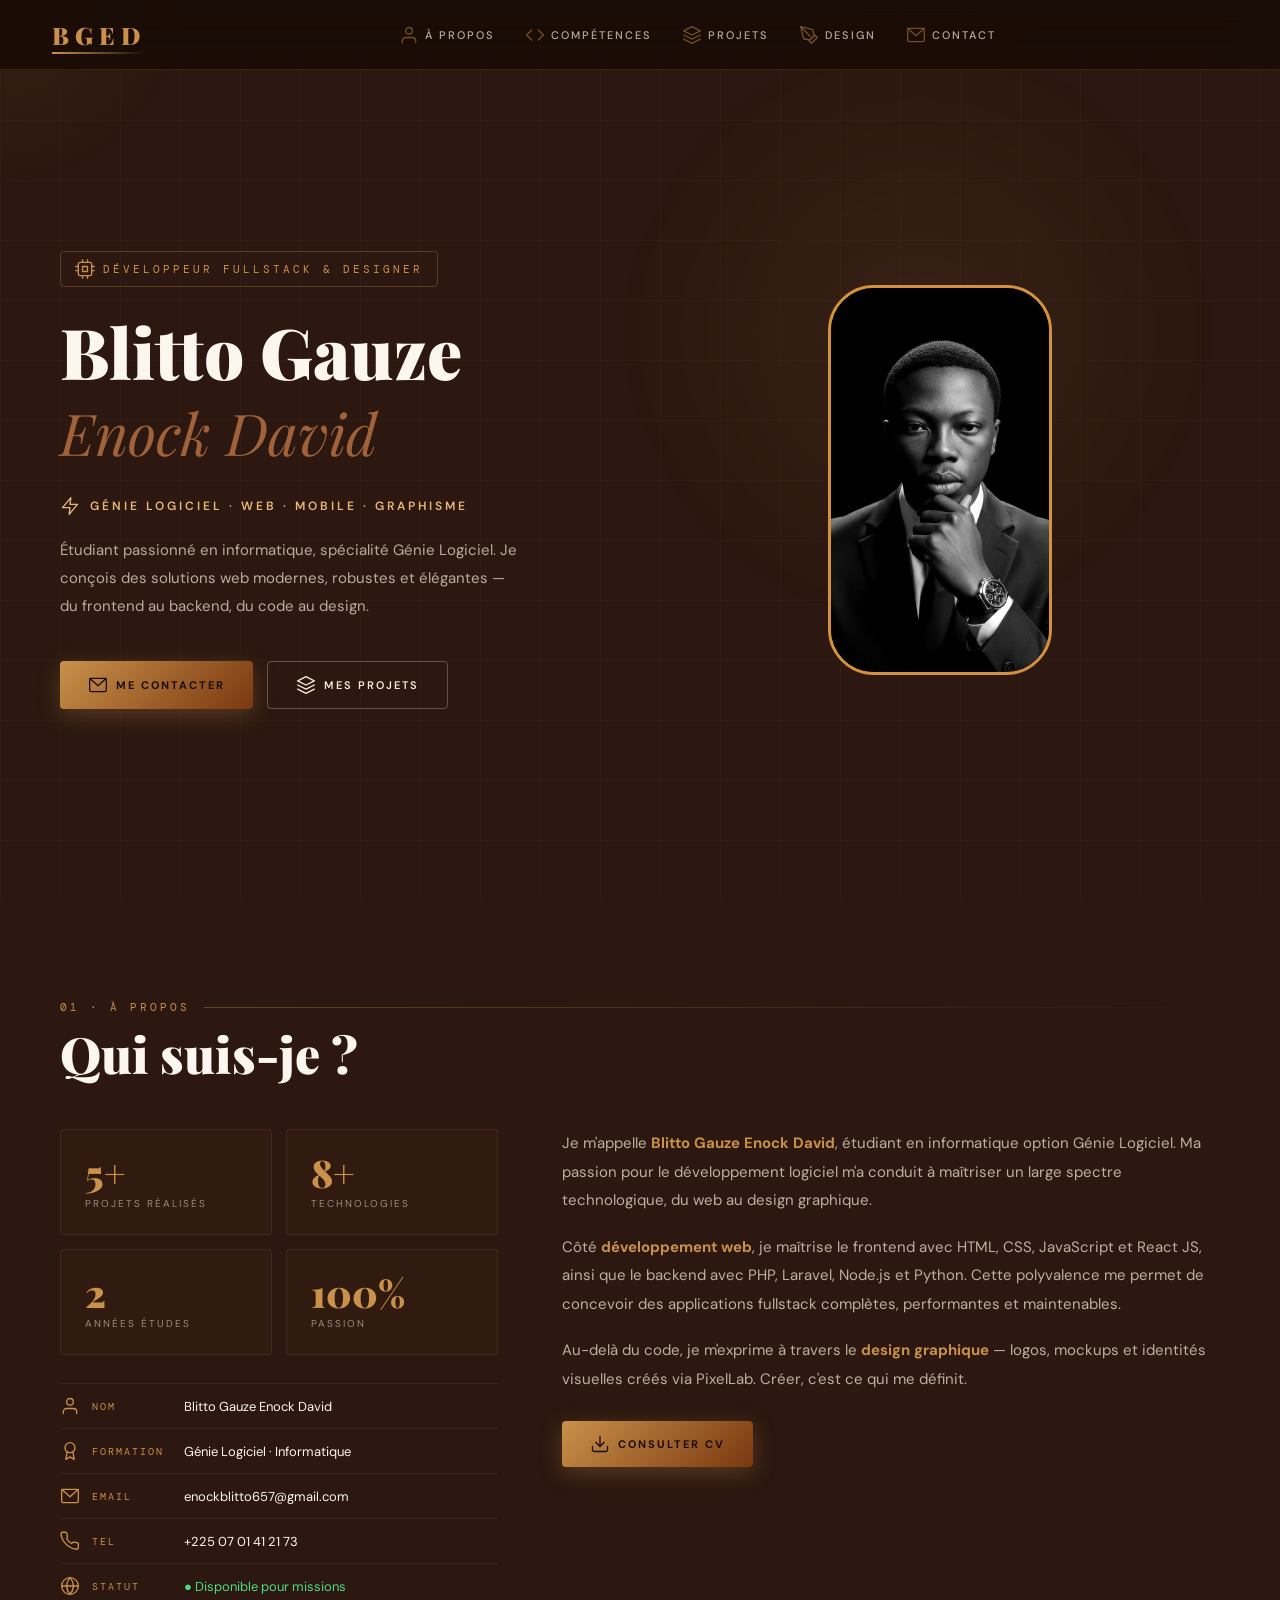
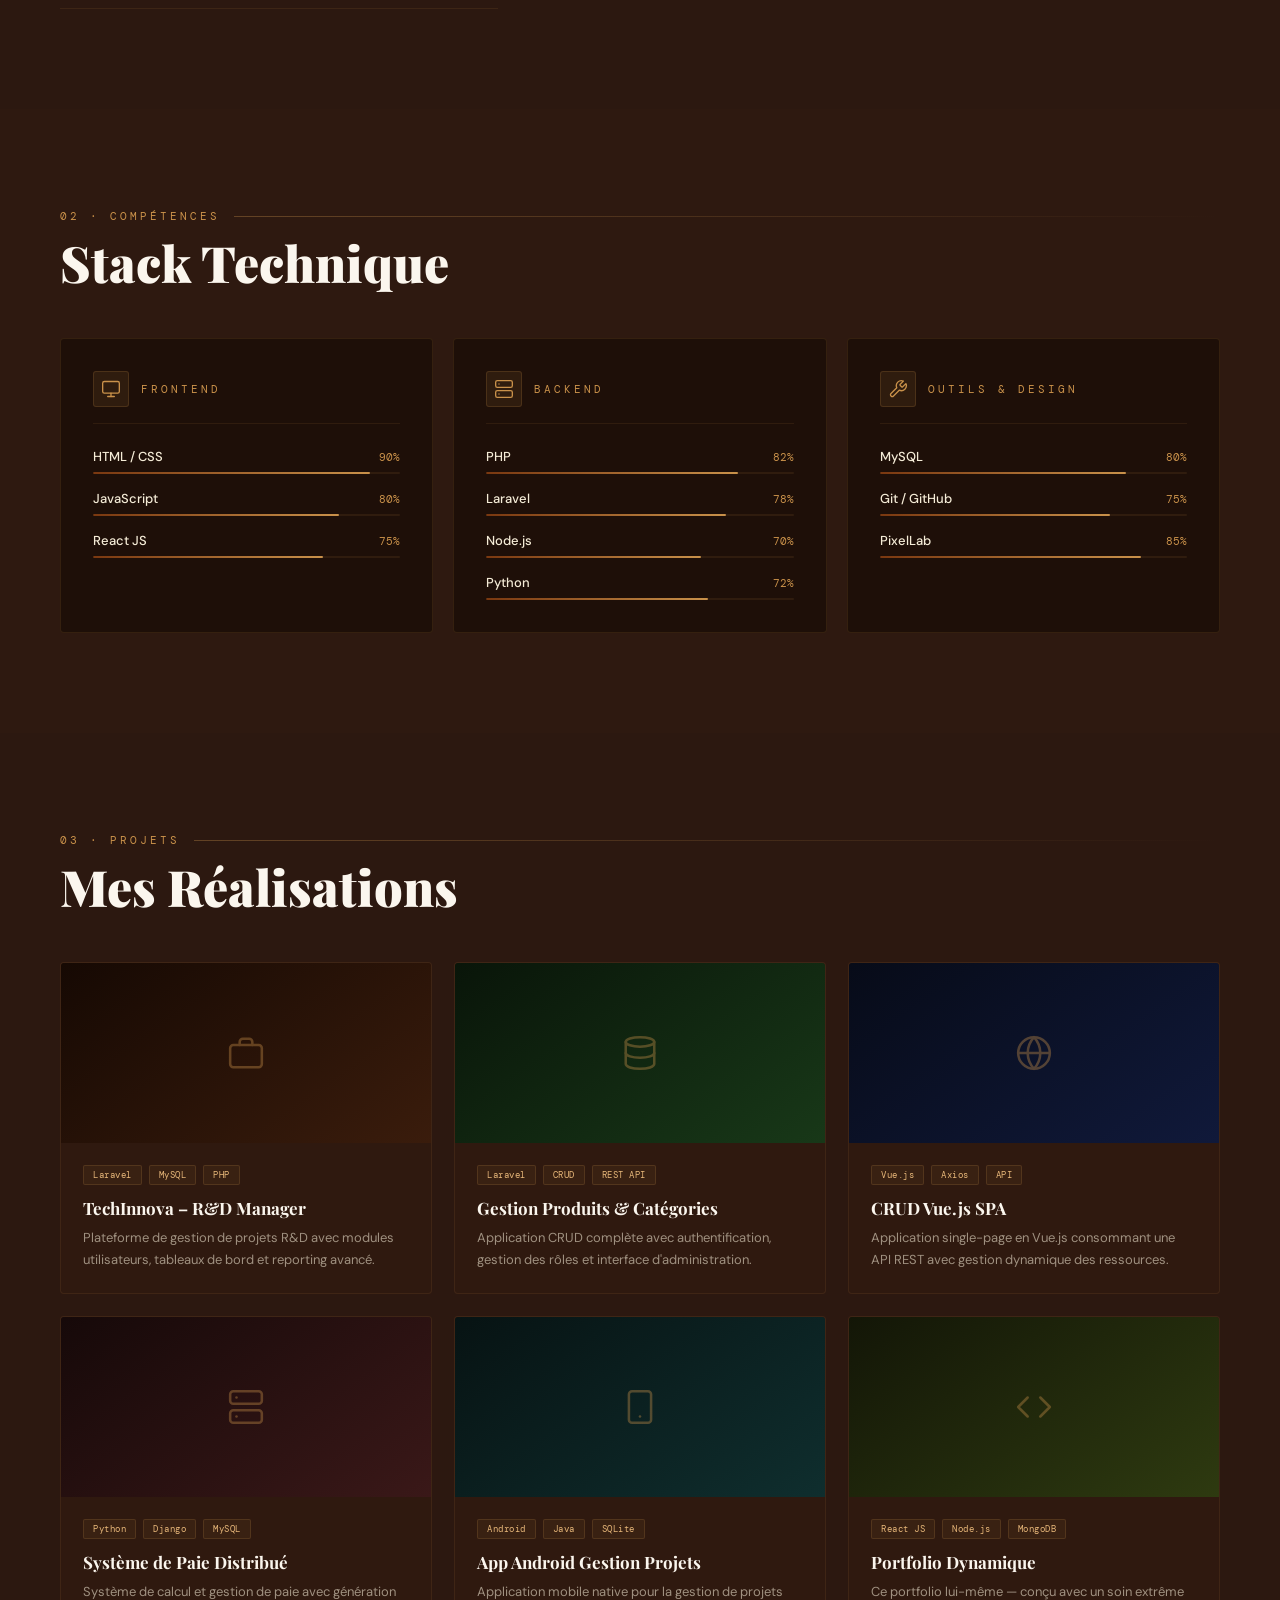
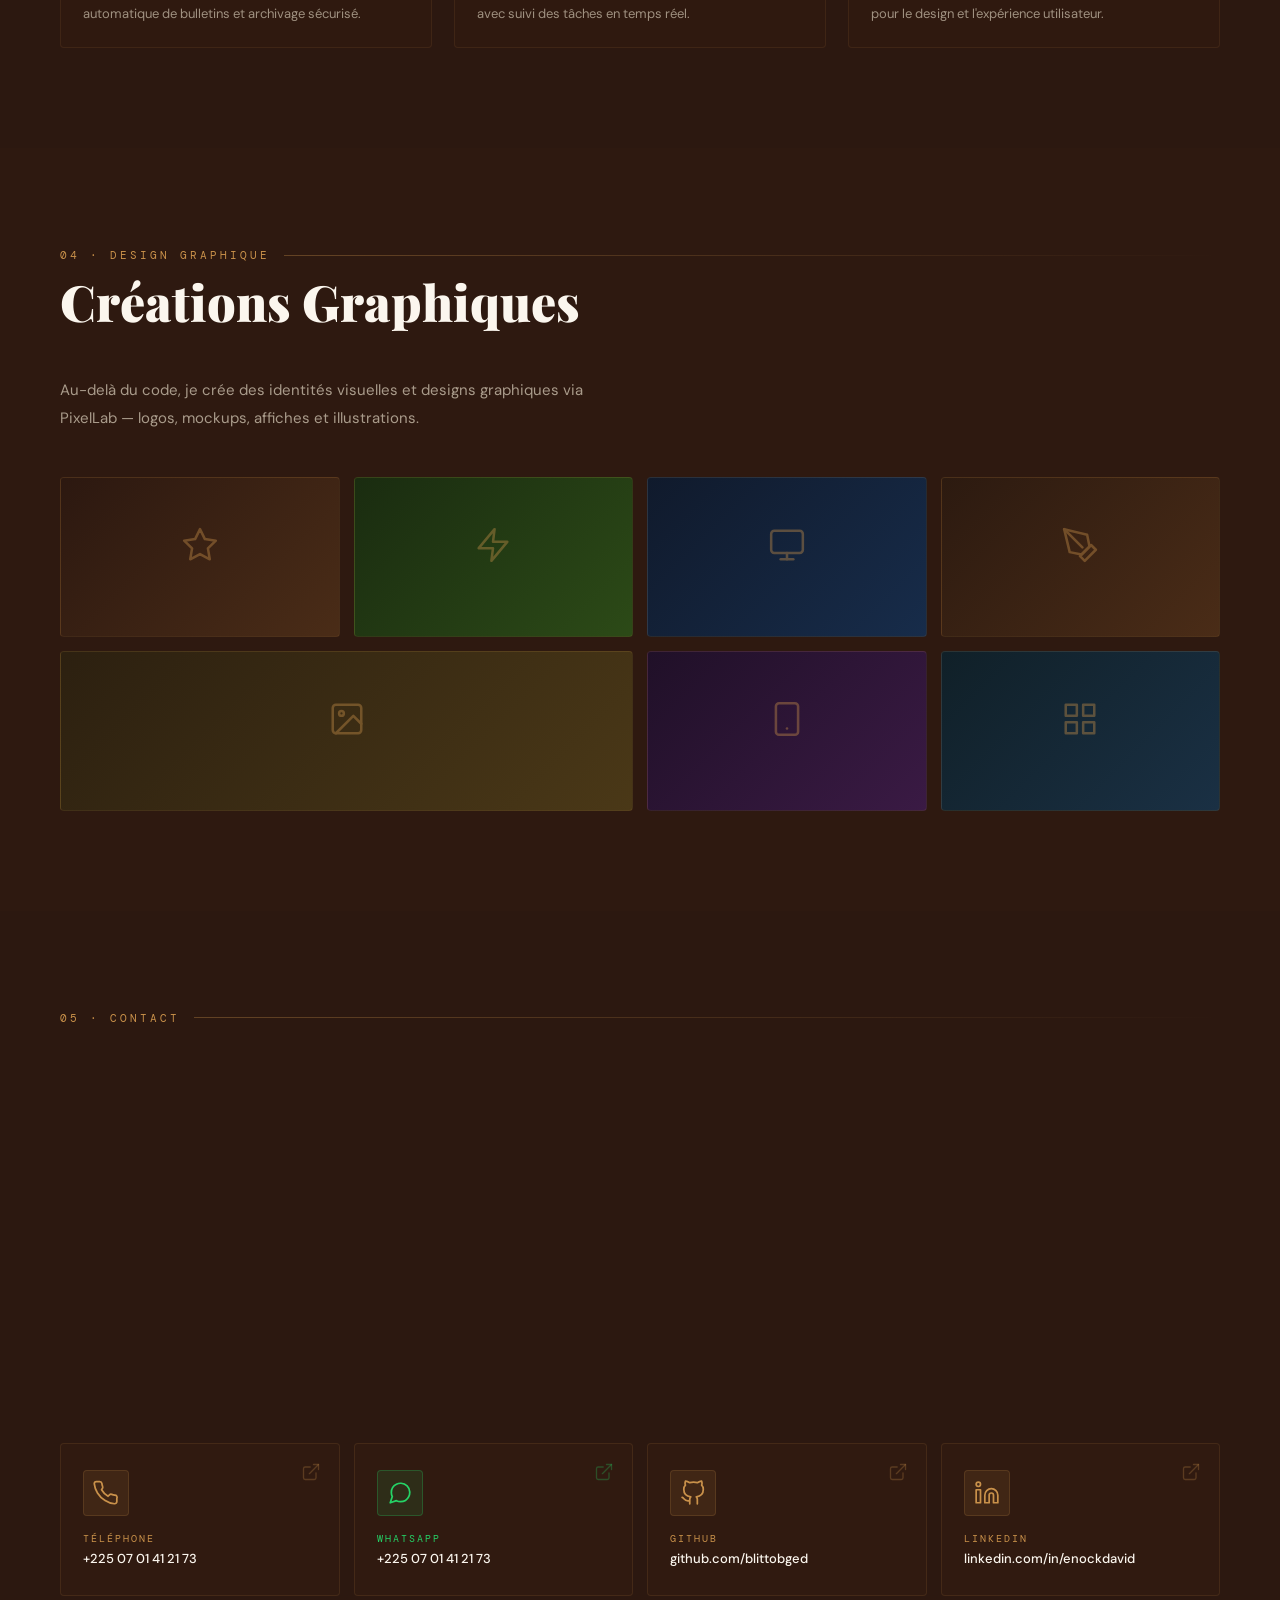
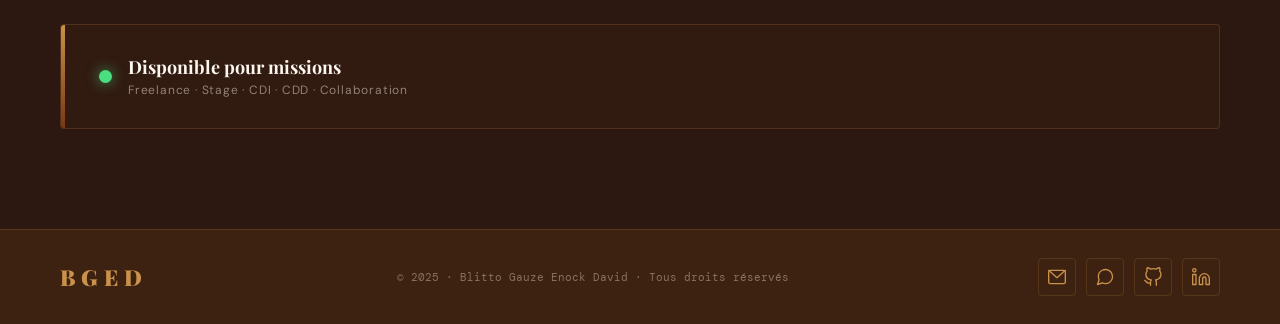
==== index.html @ 88b3a248 "feat: add portfolio website and CV page - Add index.html with responsive portfolio design - Add BGED" ====
<!DOCTYPE html>
<html lang="fr">
<head>
<meta charset="UTF-8">
<meta name="viewport" content="width=device-width, initial-scale=1.0">
<title>BGED | Blitto Gauze Enock David – Développeur Fullstack</title>
<link href="https://fonts.googleapis.com/css2?family=Playfair+Display:ital,wght@0,700;0,900;1,400&family=DM+Sans:wght@300;400;500;600&family=DM+Mono:wght@400;500&display=swap" rel="stylesheet">

<!-- ═══════════ SVG SPRITE ═══════════ -->
<svg xmlns="http://www.w3.org/2000/svg" style="display:none">
  <symbol id="i-user"    viewBox="0 0 24 24" fill="none" stroke="currentColor" stroke-width="1.6" stroke-linecap="round" stroke-linejoin="round"><path d="M20 21v-2a4 4 0 0 0-4-4H8a4 4 0 0 0-4 4v2"/><circle cx="12" cy="7" r="4"/></symbol>
  <symbol id="i-code"    viewBox="0 0 24 24" fill="none" stroke="currentColor" stroke-width="1.6" stroke-linecap="round" stroke-linejoin="round"><polyline points="16 18 22 12 16 6"/><polyline points="8 6 2 12 8 18"/></symbol>
  <symbol id="i-layers"  viewBox="0 0 24 24" fill="none" stroke="currentColor" stroke-width="1.6" stroke-linecap="round" stroke-linejoin="round"><polygon points="12 2 2 7 12 12 22 7 12 2"/><polyline points="2 17 12 22 22 17"/><polyline points="2 12 12 17 22 12"/></symbol>
  <symbol id="i-pen"     viewBox="0 0 24 24" fill="none" stroke="currentColor" stroke-width="1.6" stroke-linecap="round" stroke-linejoin="round"><path d="M12 19l7-7 3 3-7 7-3-3z"/><path d="M18 13l-1.5-7.5L2 2l3.5 14.5L13 18z"/><path d="M2 2l11.5 11.5"/></symbol>
  <symbol id="i-mail"    viewBox="0 0 24 24" fill="none" stroke="currentColor" stroke-width="1.6" stroke-linecap="round" stroke-linejoin="round"><rect x="2" y="4" width="20" height="16" rx="2"/><polyline points="2,4 12,13 22,4"/></symbol>
  <symbol id="i-phone"   viewBox="0 0 24 24" fill="none" stroke="currentColor" stroke-width="1.6" stroke-linecap="round" stroke-linejoin="round"><path d="M22 16.92v3a2 2 0 0 1-2.18 2 19.79 19.79 0 0 1-8.63-3.07A19.5 19.5 0 0 1 4.15 12a19.79 19.79 0 0 1-3-8.59A2 2 0 0 1 3.18 1.5h3a2 2 0 0 1 2 1.72 12.84 12.84 0 0 0 .7 2.81 2 2 0 0 1-.45 2.11L7.91 9a16 16 0 0 0 6 6l1.27-1.27a2 2 0 0 1 2.11-.45 12.84 12.84 0 0 0 2.81.7A2 2 0 0 1 22 16.92z"/></symbol>
  <symbol id="i-chat"    viewBox="0 0 24 24" fill="none" stroke="currentColor" stroke-width="1.6" stroke-linecap="round" stroke-linejoin="round"><path d="M21 11.5a8.38 8.38 0 0 1-.9 3.8 8.5 8.5 0 0 1-7.6 4.7 8.38 8.38 0 0 1-3.8-.9L3 21l1.9-5.7a8.38 8.38 0 0 1-.9-3.8 8.5 8.5 0 0 1 4.7-7.6 8.38 8.38 0 0 1 3.8-.9h.5a8.48 8.48 0 0 1 8 8v.5z"/></symbol>
  <symbol id="i-github"  viewBox="0 0 24 24" fill="none" stroke="currentColor" stroke-width="1.6" stroke-linecap="round" stroke-linejoin="round"><path d="M9 19c-5 1.5-5-2.5-7-3m14 6v-3.87a3.37 3.37 0 0 0-.94-2.61c3.14-.35 6.44-1.54 6.44-7A5.44 5.44 0 0 0 20 4.77 5.07 5.07 0 0 0 19.91 1S18.73.65 16 2.48a13.38 13.38 0 0 0-7 0C6.27.65 5.09 1 5.09 1A5.07 5.07 0 0 0 5 4.77a5.44 5.44 0 0 0-1.5 3.78c0 5.42 3.3 6.61 6.44 7A3.37 3.37 0 0 0 9 18.13V22"/></symbol>
  <symbol id="i-linkedin" viewBox="0 0 24 24" fill="none" stroke="currentColor" stroke-width="1.6" stroke-linecap="round" stroke-linejoin="round"><path d="M16 8a6 6 0 0 1 6 6v7h-4v-7a2 2 0 0 0-4 0v7h-4v-7a6 6 0 0 1 6-6z"/><rect x="2" y="9" width="4" height="12"/><circle cx="4" cy="4" r="2"/></symbol>
  <symbol id="i-send"    viewBox="0 0 24 24" fill="none" stroke="currentColor" stroke-width="1.6" stroke-linecap="round" stroke-linejoin="round"><line x1="22" y1="2" x2="11" y2="13"/><polygon points="22 2 15 22 11 13 2 9 22 2"/></symbol>
  <symbol id="i-dl"      viewBox="0 0 24 24" fill="none" stroke="currentColor" stroke-width="1.6" stroke-linecap="round" stroke-linejoin="round"><path d="M21 15v4a2 2 0 0 1-2 2H5a2 2 0 0 1-2-2v-4"/><polyline points="7 10 12 15 17 10"/><line x1="12" y1="15" x2="12" y2="3"/></symbol>
  <symbol id="i-monitor" viewBox="0 0 24 24" fill="none" stroke="currentColor" stroke-width="1.6" stroke-linecap="round" stroke-linejoin="round"><rect x="2" y="3" width="20" height="14" rx="2"/><line x1="8" y1="21" x2="16" y2="21"/><line x1="12" y1="17" x2="12" y2="21"/></symbol>
  <symbol id="i-server"  viewBox="0 0 24 24" fill="none" stroke="currentColor" stroke-width="1.6" stroke-linecap="round" stroke-linejoin="round"><rect x="2" y="2" width="20" height="8" rx="2"/><rect x="2" y="14" width="20" height="8" rx="2"/><line x1="6" y1="6" x2="6.01" y2="6"/><line x1="6" y1="18" x2="6.01" y2="18"/></symbol>
  <symbol id="i-tool"    viewBox="0 0 24 24" fill="none" stroke="currentColor" stroke-width="1.6" stroke-linecap="round" stroke-linejoin="round"><path d="M14.7 6.3a1 1 0 0 0 0 1.4l1.6 1.6a1 1 0 0 0 1.4 0l3.77-3.77a6 6 0 0 1-7.94 7.94l-6.91 6.91a2.12 2.12 0 0 1-3-3l6.91-6.91a6 6 0 0 1 7.94-7.94l-3.76 3.76z"/></symbol>
  <symbol id="i-cpu"     viewBox="0 0 24 24" fill="none" stroke="currentColor" stroke-width="1.6" stroke-linecap="round" stroke-linejoin="round"><rect x="4" y="4" width="16" height="16" rx="2"/><rect x="9" y="9" width="6" height="6"/><line x1="9" y1="1" x2="9" y2="4"/><line x1="15" y1="1" x2="15" y2="4"/><line x1="9" y1="20" x2="9" y2="23"/><line x1="15" y1="20" x2="15" y2="23"/><line x1="20" y1="9" x2="23" y2="9"/><line x1="20" y1="14" x2="23" y2="14"/><line x1="1" y1="9" x2="4" y2="9"/><line x1="1" y1="14" x2="4" y2="14"/></symbol>
  <symbol id="i-zap"     viewBox="0 0 24 24" fill="none" stroke="currentColor" stroke-width="1.6" stroke-linecap="round" stroke-linejoin="round"><polygon points="13 2 3 14 12 14 11 22 21 10 12 10 13 2"/></symbol>
  <symbol id="i-globe"   viewBox="0 0 24 24" fill="none" stroke="currentColor" stroke-width="1.6" stroke-linecap="round" stroke-linejoin="round"><circle cx="12" cy="12" r="10"/><line x1="2" y1="12" x2="22" y2="12"/><path d="M12 2a15.3 15.3 0 0 1 4 10 15.3 15.3 0 0 1-4 10 15.3 15.3 0 0 1-4-10 15.3 15.3 0 0 1 4-10z"/></symbol>
  <symbol id="i-award"   viewBox="0 0 24 24" fill="none" stroke="currentColor" stroke-width="1.6" stroke-linecap="round" stroke-linejoin="round"><circle cx="12" cy="8" r="6"/><path d="M15.477 12.89L17 22l-5-3-5 3 1.523-9.11"/></symbol>
  <symbol id="i-star"    viewBox="0 0 24 24" fill="none" stroke="currentColor" stroke-width="1.6" stroke-linecap="round" stroke-linejoin="round"><polygon points="12 2 15.09 8.26 22 9.27 17 14.14 18.18 21.02 12 17.77 5.82 21.02 7 14.14 2 9.27 8.91 8.26 12 2"/></symbol>
  <symbol id="i-eye"     viewBox="0 0 24 24" fill="none" stroke="currentColor" stroke-width="1.6" stroke-linecap="round" stroke-linejoin="round"><path d="M1 12s4-8 11-8 11 8 11 8-4 8-11 8-11-8-11-8z"/><circle cx="12" cy="12" r="3"/></symbol>
  <symbol id="i-ext"     viewBox="0 0 24 24" fill="none" stroke="currentColor" stroke-width="1.6" stroke-linecap="round" stroke-linejoin="round"><path d="M18 13v6a2 2 0 0 1-2 2H5a2 2 0 0 1-2-2V8a2 2 0 0 1 2-2h6"/><polyline points="15 3 21 3 21 9"/><line x1="10" y1="14" x2="21" y2="3"/></symbol>
  <symbol id="i-brief"   viewBox="0 0 24 24" fill="none" stroke="currentColor" stroke-width="1.6" stroke-linecap="round" stroke-linejoin="round"><rect x="2" y="7" width="20" height="14" rx="2"/><path d="M16 7V5a2 2 0 0 0-2-2h-4a2 2 0 0 0-2 2v2"/></symbol>
  <symbol id="i-db"      viewBox="0 0 24 24" fill="none" stroke="currentColor" stroke-width="1.6" stroke-linecap="round" stroke-linejoin="round"><ellipse cx="12" cy="5" rx="9" ry="3"/><path d="M21 12c0 1.66-4 3-9 3s-9-1.34-9-3"/><path d="M3 5v14c0 1.66 4 3 9 3s9-1.34 9-3V5"/></symbol>
  <symbol id="i-mobile"  viewBox="0 0 24 24" fill="none" stroke="currentColor" stroke-width="1.6" stroke-linecap="round" stroke-linejoin="round"><rect x="5" y="2" width="14" height="20" rx="2"/><line x1="12" y1="18" x2="12.01" y2="18"/></symbol>
  <symbol id="i-img"     viewBox="0 0 24 24" fill="none" stroke="currentColor" stroke-width="1.6" stroke-linecap="round" stroke-linejoin="round"><rect x="3" y="3" width="18" height="18" rx="2"/><circle cx="8.5" cy="8.5" r="1.5"/><polyline points="21 15 16 10 5 21"/></symbol>
  <symbol id="i-grid"    viewBox="0 0 24 24" fill="none" stroke="currentColor" stroke-width="1.6" stroke-linecap="round" stroke-linejoin="round"><rect x="3" y="3" width="7" height="7"/><rect x="14" y="3" width="7" height="7"/><rect x="14" y="14" width="7" height="7"/><rect x="3" y="14" width="7" height="7"/></symbol>
</svg>

<style>
/* ══════════════════════════════════════════
   DESIGN TOKENS
══════════════════════════════════════════ */
:root {
  --c0: #1A0C06;
  --c1: #2C1810;
  --c2: #3D2212;
  --c3: #5A3520;
  --gold: #C9914A;
  --gold2: #E8B87A;
  --cream: #F5ECD7;
  --cream2: #FBF6EE;
  --green: #4ade80;
  --wa: #25d366;
  --fd: 'Playfair Display', serif;
  --fb: 'DM Sans', sans-serif;
  --fm: 'DM Mono', monospace;
  --nav: 70px;
  --r: 4px;
  --ease: cubic-bezier(.4,0,.2,1);
}

/* ══════════════════════════════════════════
   RESET
══════════════════════════════════════════ */
*, *::before, *::after { margin:0; padding:0; box-sizing:border-box }
html { scroll-behavior:smooth }
body { font-family:var(--fb); background:var(--c1); color:var(--cream); overflow-x:hidden; min-width:320px }
a { color:inherit; text-decoration:none }
button { font-family:var(--fb); cursor:pointer; border:none; background:none }
ul { list-style:none }
img { max-width:100%; display:block }

/* ══════════════════════════════════════════
   SCROLLBAR
══════════════════════════════════════════ */
::-webkit-scrollbar { width:5px }
::-webkit-scrollbar-track { background:var(--c0) }
::-webkit-scrollbar-thumb { background:var(--gold); border-radius:3px }

/* ══════════════════════════════════════════
   ICON SYSTEM
══════════════════════════════════════════ */
.ic { display:inline-flex; align-items:center; justify-content:center; flex-shrink:0 }
.ic svg { display:block }
.ic-xs svg { width:13px; height:13px }
.ic-sm svg { width:16px; height:16px }
.ic    svg { width:20px; height:20px }
.ic-md svg { width:26px; height:26px }
.ic-lg svg { width:38px; height:38px }
.ic-xl svg { width:54px; height:54px }

/* ══════════════════════════════════════════
   ANIMATIONS
══════════════════════════════════════════ */
@keyframes fadeUp   { from { opacity:0; transform:translateY(28px) } to { opacity:1; transform:none } }
@keyframes fadeRight{ from { opacity:0; transform:translateX(40px)  } to { opacity:1; transform:none } }
@keyframes pulse    { 0%,100% { transform:scale(1);   opacity:1   }  50% { transform:scale(.7); opacity:.55 } }
@keyframes drift    { 0%,100% { transform:translate(0,0) }  50% { transform:translate(-22px,-28px) } }
@keyframes shimmer  { 0% { background-position:200% center } 100% { background-position:-200% center } }

.reveal { opacity:0; transform:translateY(34px); transition:opacity .65s var(--ease), transform .65s var(--ease) }
.reveal.in { opacity:1; transform:none }

/* ══════════════════════════════════════════
   CURSOR GLOW
══════════════════════════════════════════ */
#cglow {
  position:fixed; pointer-events:none; z-index:0;
  width:380px; height:380px; border-radius:50%;
  background:radial-gradient(circle, rgba(201,145,74,.06), transparent 70%);
  transform:translate(-50%,-50%);
  transition:left .08s, top .08s;
}

/* ══════════════════════════════════════════
   NAVBAR
══════════════════════════════════════════ */
#nav {
  position:fixed; top:0; left:0; right:0; z-index:300;
  height:var(--nav);
  display:flex; align-items:center; justify-content:space-between; gap:20px;
  padding:0 52px;
  background:rgba(26,12,6,.94);
  backdrop-filter:blur(22px);
  border-bottom:1px solid rgba(201,145,74,.16);
  transition:background .3s;
}
#nav.scrolled { background:rgba(10,4,2,.99) }

.nav-logo {
  font-family:var(--fd); font-size:24px; font-weight:900;
  color:var(--gold); letter-spacing:6px; flex-shrink:0;
  position:relative;
}
.nav-logo::after {
  content:''; position:absolute; bottom:-3px; left:0;
  width:100%; height:2px;
  background:linear-gradient(90deg, var(--gold), transparent);
}

.nav-links {
  display:flex; align-items:center; gap:30px;
  flex:1; justify-content:center;
}
.nav-links a {
  font-size:11px; letter-spacing:2px; text-transform:uppercase; font-weight:500;
  color:rgba(245,236,215,.72);
  display:flex; align-items:center; gap:6px;
  position:relative; transition:color .25s;
}
.nav-links a .ic { color:var(--gold); opacity:.5; transition:opacity .25s }
.nav-links a::after {
  content:''; position:absolute; bottom:-5px; left:0;
  width:0; height:1px; background:var(--gold);
  transition:width .3s var(--ease);
}
.nav-links a:hover { color:var(--gold) }
.nav-links a:hover .ic { opacity:1 }
.nav-links a:hover::after { width:100% }

/* Burger button */
.burger {
  display:none; flex-direction:column; justify-content:center; gap:5px;
  width:40px; height:40px; flex-shrink:0;
  border:1px solid rgba(201,145,74,.25); border-radius:var(--r);
  padding:10px; transition:border-color .3s;
}
.burger:hover { border-color:var(--gold) }
.burger span {
  display:block; width:100%; height:1.5px;
  background:var(--gold); border-radius:1px;
  transition:all .35s var(--ease); transform-origin:center;
}
.burger.open span:nth-child(1) { transform:translateY(6.5px) rotate(45deg) }
.burger.open span:nth-child(2) { opacity:0; transform:scaleX(0) }
.burger.open span:nth-child(3) { transform:translateY(-6.5px) rotate(-45deg) }

/* Mobile drawer */
.mob-drawer {
  position:fixed; top:var(--nav); left:0; right:0; z-index:299;
  background:rgba(10,4,2,.97); backdrop-filter:blur(24px);
  border-bottom:1px solid rgba(201,145,74,.18);
  max-height:0; overflow:hidden;
  transition:max-height .45s var(--ease);
}
.mob-drawer.open { max-height:580px }
.mob-inner { padding:24px }

.mob-card {
  display:flex; align-items:center; gap:14px;
  padding:18px; margin-bottom:16px;
  background:rgba(61,34,18,.4);
  border:1px solid rgba(201,145,74,.14); border-radius:var(--r);
}
.mob-av {
  width:50px; height:50px; border-radius:50%; flex-shrink:0;
  background:linear-gradient(135deg, var(--gold), #7a3810);
  display:flex; align-items:center; justify-content:center;
  font-family:var(--fd); font-size:16px; font-weight:900; color:var(--c0);
  border:2px solid rgba(201,145,74,.4);
}
.mob-name  { font-family:var(--fd); font-size:16px; font-weight:700; color:var(--cream2) }
.mob-role  { font-family:var(--fm); font-size:10px; letter-spacing:2px; text-transform:uppercase; color:var(--gold); margin-top:3px }
.mob-status{ display:flex; align-items:center; gap:6px; font-size:11px; color:rgba(245,236,215,.5); margin-top:5px }
.pulse-dot {
  width:7px; height:7px; border-radius:50%;
  background:var(--green); box-shadow:0 0 8px rgba(74,222,128,.7);
  flex-shrink:0; animation:pulse 2s ease-in-out infinite;
}

.mob-nav { display:flex; flex-direction:column; gap:4px; margin-bottom:16px }
.mob-nav a {
  display:flex; align-items:center; gap:12px;
  padding:13px 16px; border-radius:var(--r);
  font-size:13px; letter-spacing:2px; text-transform:uppercase; font-weight:600;
  color:var(--cream); border:1px solid transparent;
  transition:all .25s;
}
.mob-nav a .ic { color:var(--gold) }
.mob-nav a:hover { color:var(--gold); background:rgba(61,34,18,.5); border-color:rgba(201,145,74,.2) }

.mob-cta {
  display:flex; align-items:center; justify-content:center; gap:9px;
  width:100%; padding:14px;
  background:linear-gradient(135deg, var(--gold), #7a3810);
  color:var(--c0); font-weight:700; font-size:12px; letter-spacing:2px; text-transform:uppercase;
  border-radius:var(--r); transition:opacity .3s;
}
.mob-cta:hover { opacity:.88 }

/* ══════════════════════════════════════════
   BUTTONS
══════════════════════════════════════════ */
.btn-gold {
  display:inline-flex; align-items:center; gap:8px;
  padding:13px 28px;
  background:linear-gradient(135deg, var(--gold), #7a3810);
  color:var(--c0); font-weight:700; font-size:11px; letter-spacing:2px; text-transform:uppercase;
  border-radius:var(--r); transition:all .3s;
  box-shadow:0 6px 22px rgba(201,145,74,.28);
}
.btn-gold:hover { transform:translateY(-3px); box-shadow:0 12px 36px rgba(201,145,74,.48) }

.btn-ghost {
  display:inline-flex; align-items:center; gap:8px;
  padding:13px 28px;
  background:transparent; color:var(--cream);
  font-weight:600; font-size:11px; letter-spacing:2px; text-transform:uppercase;
  border:1px solid rgba(245,236,215,.28); border-radius:var(--r);
  transition:all .3s;
}
.btn-ghost:hover { border-color:var(--gold); color:var(--gold); transform:translateY(-3px) }

/* ══════════════════════════════════════════
   SECTION HELPERS
══════════════════════════════════════════ */
.section-tag {
  display:flex; align-items:center; gap:14px; margin-bottom:12px;
}
.section-tag span {
  font-family:var(--fm); font-size:11px; letter-spacing:3px; text-transform:uppercase;
  color:var(--gold); white-space:nowrap;
}
.section-tag::after { content:''; flex:1; height:1px; background:linear-gradient(90deg,rgba(201,145,74,.35),transparent) }

.section-title {
  font-family:var(--fd); font-weight:900; line-height:1.1;
  font-size:clamp(28px,4vw,50px); color:var(--cream2);
  margin-bottom:48px;
}

/* ══════════════════════════════════════════
   HERO
══════════════════════════════════════════ */
#hero {
  min-height:100vh;
  display:grid; grid-template-columns:1fr 1fr;
  align-items:center; gap:40px;
  padding:calc(var(--nav) + 60px) 60px 70px;
  position:relative; overflow:hidden;
}
.hero-glow {
  position:absolute; top:8%; right:8%;
  width:520px; height:520px; border-radius:50%;
  background:radial-gradient(circle, rgba(201,145,74,.09), transparent 70%);
  filter:blur(50px); pointer-events:none;
  animation:drift 12s ease-in-out infinite;
}
.hero-grid {
  position:absolute; inset:0;
  background-image:
    linear-gradient(rgba(201,145,74,.03) 1px, transparent 1px),
    linear-gradient(90deg, rgba(201,145,74,.03) 1px, transparent 1px);
  background-size:60px 60px;
}

/* Hero left */
.hero-left { position:relative; z-index:2 }

.hero-chip {
  display:inline-flex; align-items:center; gap:8px;
  font-family:var(--fm); font-size:11px; letter-spacing:3px; text-transform:uppercase; color:var(--gold);
  padding:7px 14px; border:1px solid rgba(201,145,74,.3); border-radius:var(--r);
  margin-bottom:28px; animation:fadeUp .8s both;
}
.hero-h1 {
  font-family:var(--fd); font-weight:900; line-height:1.04;
  font-size:clamp(36px,5.5vw,70px); color:var(--cream2);
  margin-bottom:6px; animation:fadeUp .8s .1s both;
}
.hero-h2 {
  font-family:var(--fd); font-weight:400; font-style:italic;
  font-size:clamp(30px,4.5vw,62px); color:#A0623A;
  margin-bottom:26px; animation:fadeUp .8s .2s both;
}
.hero-role {
  display:flex; align-items:center; gap:10px;
  font-size:12px; letter-spacing:3px; text-transform:uppercase; font-weight:600;
  color:var(--gold2); margin-bottom:20px;
  animation:fadeUp .8s .3s both;
}
.hero-desc {
  font-size:15px; line-height:1.88; color:rgba(245,236,215,.7);
  max-width:460px; margin-bottom:40px;
  animation:fadeUp .8s .4s both;
}
.hero-btns { display:flex; gap:14px; flex-wrap:wrap; animation:fadeUp .8s .5s both }

/* Hero right — profile card or image */
.hero-right {
  display:flex; justify-content:center; align-items:center;
  position:relative; z-index:2;
  animation:fadeRight 1s .3s both;
}
/* when using the old card layout the container was limited; keep the width rule for the image as well */
.profile-card, .profile-image {
  width: min(340px,100%);
}
.profile-card::before {
  content:''; position:absolute;
  top:18px; left:18px; right:-18px; bottom:-18px;
  border:1px solid rgba(201,145,74,.18); border-radius:var(--r);
}

/* new image styling */
.profile-image {
  display: block;
  width: 40%;              /* fill the available space */
  height: auto;
  max-width: 340px;
  border-radius: 46px;       /* circular portrait */
  border: 3px solid var(--gold);
  object-fit: cover;
  /* apply a subtle color filter that echoes the theme palette */
  filter: saturate(1.1) contrast(1.05);
  animation:fadeRight 1s .3s both;
}
.profile-inner {
  background:linear-gradient(145deg, var(--c2), var(--c0));
  border:1px solid rgba(201,145,74,.18); border-radius:var(--r);
  padding:44px 28px;
  display:flex; flex-direction:column; align-items:center;
  position:relative; overflow:hidden;
}
.profile-wm {
  position:absolute; top:10px; right:14px;
  font-family:var(--fd); font-size:62px; font-weight:900;
  color:var(--gold); opacity:.05; user-select:none; line-height:1;
}
.profile-circle {
  width:104px; height:104px; border-radius:50%;
  background:linear-gradient(135deg, var(--gold), #7a3810);
  display:flex; align-items:center; justify-content:center;
  color:var(--c0); margin-bottom:20px;
  box-shadow:0 16px 50px rgba(201,145,74,.3);
}
.profile-name { font-family:var(--fd); font-size:20px; font-weight:700; color:var(--cream2); text-align:center; margin-bottom:4px }
.profile-sub  { font-family:var(--fm); font-size:10px; letter-spacing:3px; text-transform:uppercase; color:var(--gold); text-align:center; margin-bottom:24px }
.profile-badges { display:flex; flex-wrap:wrap; gap:7px; justify-content:center }
.pbadge {
  padding:4px 11px;
  background:rgba(201,145,74,.07); border:1px solid rgba(201,145,74,.18); border-radius:2px;
  font-family:var(--fm); font-size:10px; color:var(--gold2); letter-spacing:.5px;
}

/* ══════════════════════════════════════════
   ABOUT
══════════════════════════════════════════ */
#about { padding:100px 60px; background:var(--c1) }

.about-grid { display:grid; grid-template-columns:1fr 1.5fr; gap:64px; align-items:start }

.stats-grid { display:grid; grid-template-columns:1fr 1fr; gap:14px; margin-bottom:28px }
.stat-box {
  padding:24px; background:rgba(61,34,18,.35);
  border:1px solid rgba(201,145,74,.13); border-radius:var(--r); transition:all .3s;
}
.stat-box:hover { border-color:var(--gold); transform:translateY(-4px); background:rgba(61,34,18,.55) }
.stat-n { font-family:var(--fd); font-size:38px; font-weight:900; color:var(--gold); line-height:1; margin-bottom:5px }
.stat-l { font-size:10px; letter-spacing:2px; text-transform:uppercase; color:rgba(245,236,215,.55) }

.info-rows { border-top:1px solid rgba(201,145,74,.1) }
.info-row {
  display:flex; align-items:center; gap:12px;
  padding:12px 0; border-bottom:1px solid rgba(201,145,74,.1);
}
.info-row .ic { color:var(--gold); flex-shrink:0 }
.info-key  { font-family:var(--fm); font-size:10px; letter-spacing:2px; text-transform:uppercase; color:var(--gold); min-width:80px; flex-shrink:0 }
.info-val  { font-size:13px; color:var(--cream2); word-break:break-word }

.about-text p { font-size:15px; line-height:1.9; color:rgba(245,236,215,.72); margin-bottom:18px }
.about-text p strong { color:var(--gold) }

/* ══════════════════════════════════════════
   SKILLS
══════════════════════════════════════════ */
#skills { padding:100px 60px; background:rgba(61,34,18,.12) }

.skills-grid { display:grid; grid-template-columns:repeat(3,1fr); gap:20px }

.skill-card {
  padding:32px; background:rgba(26,12,6,.75);
  border:1px solid rgba(201,145,74,.13); border-radius:var(--r); transition:all .4s;
}
.skill-card:hover { border-color:rgba(201,145,74,.38); transform:translateY(-6px); box-shadow:0 18px 50px rgba(0,0,0,.32) }

.skill-head {
  display:flex; align-items:center; gap:12px;
  margin-bottom:24px; padding-bottom:16px;
  border-bottom:1px solid rgba(201,145,74,.1);
}
.skill-ico {
  width:36px; height:36px; border-radius:3px;
  background:rgba(201,145,74,.1); border:1px solid rgba(201,145,74,.18);
  display:flex; align-items:center; justify-content:center; color:var(--gold); flex-shrink:0;
}
.skill-cat { font-family:var(--fm); font-size:11px; letter-spacing:3px; text-transform:uppercase; color:var(--gold) }

.sitem { margin-bottom:16px }
.sitem:last-child { margin-bottom:0 }
.srow  { display:flex; justify-content:space-between; align-items:center; margin-bottom:7px }
.sname { font-size:13px; color:var(--cream); font-weight:500 }
.spct  { font-family:var(--fm); font-size:11px; color:var(--gold) }
.sbar  { height:2px; background:rgba(201,145,74,.1); border-radius:2px; overflow:hidden }
.sfill { height:100%; background:linear-gradient(90deg,#7a3810,var(--gold)); border-radius:2px; width:0; transition:width 1.1s var(--ease) }

/* ══════════════════════════════════════════
   PROJECTS
══════════════════════════════════════════ */
#projects { padding:100px 60px; background:var(--c1) }

.proj-grid { display:grid; grid-template-columns:repeat(3,1fr); gap:22px }

.proj-card {
  background:rgba(61,34,18,.2); border:1px solid rgba(201,145,74,.1); border-radius:var(--r);
  overflow:hidden; transition:all .4s; display:flex; flex-direction:column;
}
.proj-card:hover { border-color:var(--gold); transform:translateY(-8px); box-shadow:0 26px 70px rgba(0,0,0,.4) }

.proj-thumb {
  height:180px; display:flex; align-items:center; justify-content:center;
  position:relative; overflow:hidden; flex-shrink:0;
}
.proj-thumb .ic { color:var(--gold); opacity:.38; transition:all .35s }
.proj-card:hover .proj-thumb .ic { opacity:.85; transform:scale(1.1) }

.proj-card:nth-child(1) .proj-thumb { background:linear-gradient(145deg,#160903,#3a1c0c) }
.proj-card:nth-child(2) .proj-thumb { background:linear-gradient(145deg,#091509,#183818) }
.proj-card:nth-child(3) .proj-thumb { background:linear-gradient(145deg,#070b18,#10193a) }
.proj-card:nth-child(4) .proj-thumb { background:linear-gradient(145deg,#160909,#3a1818) }
.proj-card:nth-child(5) .proj-thumb { background:linear-gradient(145deg,#071313,#0f2e2e) }
.proj-card:nth-child(6) .proj-thumb { background:linear-gradient(145deg,#131607,#2e3a10) }

.proj-overlay {
  position:absolute; inset:0;
  background:rgba(10,4,2,.78);
  display:flex; align-items:center; justify-content:center; gap:12px;
  opacity:0; transition:opacity .3s;
}
.proj-card:hover .proj-overlay { opacity:1 }

.ov-btn {
  display:flex; align-items:center; gap:6px;
  padding:9px 18px; background:var(--gold); color:var(--c0);
  font-weight:700; font-size:10px; letter-spacing:1.5px; text-transform:uppercase;
  border-radius:var(--r); transition:transform .2s;
}
.ov-btn:hover { transform:scale(1.05) }
.ov-btn .ic { color:var(--c0) }

.proj-body { padding:22px; flex:1; display:flex; flex-direction:column }
.proj-tags { display:flex; gap:7px; flex-wrap:wrap; margin-bottom:12px }
.ptag {
  padding:3px 9px; background:rgba(201,145,74,.07); border:1px solid rgba(201,145,74,.18);
  border-radius:2px; font-family:var(--fm); font-size:9px; color:var(--gold2); letter-spacing:.5px;
}
.proj-name { font-family:var(--fd); font-size:17px; font-weight:700; color:var(--cream2); margin-bottom:8px }
.proj-desc { font-size:13px; line-height:1.7; color:rgba(245,236,215,.57); flex:1 }

/* ══════════════════════════════════════════
   DESIGN
══════════════════════════════════════════ */
#design { padding:100px 60px; background:rgba(61,34,18,.12) }

.design-intro { font-size:15px; line-height:1.85; color:rgba(245,236,215,.62); max-width:580px; margin-bottom:44px }

.design-grid {
  display:grid; grid-template-columns:repeat(4,1fr);
  grid-auto-rows:160px; gap:14px;
}
.design-grid .span2 { grid-column:span 2 }

.d-item {
  border-radius:var(--r); border:1px solid rgba(201,145,74,.13);
  display:flex; flex-direction:column; align-items:center; justify-content:center; gap:10px;
  cursor:pointer; overflow:hidden; position:relative; transition:all .4s;
}
.d-item:nth-child(1) { background:linear-gradient(135deg,#2C1810,#4A2C17) }
.d-item:nth-child(2) { background:linear-gradient(135deg,#1a2c10,#2c4a17) }
.d-item:nth-child(3) { background:linear-gradient(135deg,#101a2c,#172c4a) }
.d-item:nth-child(4) { background:linear-gradient(135deg,#2c1a10,#4a2c17) }
.d-item:nth-child(5) { background:linear-gradient(135deg,#2c2010,#4a3817) }
.d-item:nth-child(6) { background:linear-gradient(135deg,#201028,#3a1a44) }
.d-item:nth-child(7) { background:linear-gradient(135deg,#102028,#1a3044) }
.d-item .ic { color:var(--gold); opacity:.4; transition:all .35s }
.d-item:hover { border-color:var(--gold); box-shadow:0 16px 50px rgba(0,0,0,.5) }
.d-item:hover .ic { opacity:1; transform:scale(1.1) }
.d-label {
  font-family:var(--fm); font-size:10px; letter-spacing:2px; text-transform:uppercase; color:var(--gold);
  opacity:0; transform:translateY(6px); transition:all .3s;
}
.d-item:hover .d-label { opacity:1; transform:none }

/* ══════════════════════════════════════════
   CONTACT — sans formulaire
══════════════════════════════════════════ */
#contact { padding:100px 60px; background:var(--c1) }

.contact-intro { font-size:15px; line-height:1.85; color:rgba(245,236,215,.62); max-width:580px; margin-bottom:40px }

/* Big email CTA */
.cta-email {
  position:relative; overflow:hidden;
  background:linear-gradient(135deg, var(--c2), var(--c0));
  border:1px solid rgba(201,145,74,.25); border-radius:8px;
  padding:50px 52px; margin-bottom:30px;
}
.cta-email-glow {
  position:absolute; top:-80px; right:-80px;
  width:360px; height:360px; border-radius:50%;
  background:radial-gradient(circle, rgba(201,145,74,.13), transparent 70%);
  filter:blur(50px); pointer-events:none;
}
.cta-email-inner {
  position:relative; z-index:1;
  display:flex; align-items:center; gap:32px; flex-wrap:wrap;
}
.cta-email-ico {
  width:76px; height:76px; border-radius:50%; flex-shrink:0;
  background:linear-gradient(135deg, var(--gold), #7a3810);
  display:flex; align-items:center; justify-content:center;
  color:var(--c0); box-shadow:0 14px 44px rgba(201,145,74,.36);
}
.cta-email-body { flex:1; min-width:200px }
.cta-email-tag  { font-family:var(--fm); font-size:11px; letter-spacing:2.5px; text-transform:uppercase; color:var(--gold); margin-bottom:8px }
.cta-email-addr {
  font-family:var(--fd); font-weight:700;
  font-size:clamp(16px,2.5vw,24px); color:var(--cream2);
  background:linear-gradient(90deg,var(--cream2),var(--gold2),var(--cream2));
  background-size:200% auto; -webkit-background-clip:text; -webkit-text-fill-color:transparent;
  animation:shimmer 4s linear infinite;
}
.cta-email-btn {
  display:flex; align-items:center; gap:9px; flex-shrink:0;
  padding:15px 30px;
  background:linear-gradient(135deg, var(--gold), #7a3810);
  color:var(--c0); font-weight:700; font-size:12px; letter-spacing:2px; text-transform:uppercase;
  border-radius:var(--r); transition:all .3s;
  box-shadow:0 6px 24px rgba(201,145,74,.32); white-space:nowrap;
}
.cta-email-btn:hover { transform:translateY(-3px); box-shadow:0 14px 40px rgba(201,145,74,.52) }
.cta-email-btn .ic { color:var(--c0) }

/* Contact cards */
.clinks-grid { display:grid; grid-template-columns:repeat(4,1fr); gap:14px; margin-bottom:28px }

.ccard {
  display:flex; flex-direction:column; align-items:flex-start;
  padding:26px 22px;
  background:rgba(61,34,18,.28); border:1px solid rgba(201,145,74,.12); border-radius:var(--r);
  transition:all .35s; position:relative; overflow:hidden;
}
.ccard::before {
  content:''; position:absolute; inset:0;
  background:linear-gradient(145deg, rgba(201,145,74,.06), transparent);
  opacity:0; transition:opacity .35s;
}
.ccard:hover { border-color:var(--gold); transform:translateY(-6px); box-shadow:0 18px 52px rgba(0,0,0,.36) }
.ccard:hover::before { opacity:1 }

.ccard-ico {
  width:46px; height:46px; border-radius:var(--r); margin-bottom:16px;
  background:rgba(201,145,74,.1); border:1px solid rgba(201,145,74,.18);
  display:flex; align-items:center; justify-content:center; color:var(--gold);
  transition:all .3s;
}
.ccard:hover .ccard-ico { background:rgba(201,145,74,.22); border-color:var(--gold); transform:scale(1.08) }

.ccard-label { font-family:var(--fm); font-size:10px; letter-spacing:2px; text-transform:uppercase; color:var(--gold); margin-bottom:5px }
.ccard-val   { font-size:13px; color:var(--cream2); font-weight:500; word-break:break-word; line-height:1.4 }

.ccard-arrow {
  position:absolute; top:18px; right:18px;
  color:rgba(201,145,74,.28); transition:all .3s;
}
.ccard:hover .ccard-arrow { color:var(--gold); transform:translate(3px,-3px) }

/* WhatsApp card variant */
.ccard-wa .ccard-ico  { background:rgba(37,211,102,.1); border-color:rgba(37,211,102,.25); color:var(--wa) }
.ccard-wa .ccard-label{ color:var(--wa) }
.ccard-wa .ccard-arrow{ color:rgba(37,211,102,.28) }
.ccard-wa:hover { border-color:var(--wa) }
.ccard-wa:hover .ccard-ico   { background:rgba(37,211,102,.2); border-color:var(--wa) }
.ccard-wa:hover .ccard-arrow { color:var(--wa) }

/* Availability banner */
.avail-banner {
  display:flex; align-items:center; justify-content:space-between; gap:20px; flex-wrap:wrap;
  padding:30px 38px;
  background:rgba(61,34,18,.35); border:1px solid rgba(201,145,74,.2); border-radius:var(--r);
  position:relative; overflow:hidden;
}
.avail-banner::before {
  content:''; position:absolute; left:0; top:0; bottom:0; width:4px;
  background:linear-gradient(180deg, var(--gold), #7a3810); border-radius:2px 0 0 2px;
}
.avail-left  { display:flex; align-items:center; gap:16px }
.avail-dot   {
  width:13px; height:13px; border-radius:50%; flex-shrink:0;
  background:var(--green); box-shadow:0 0 14px rgba(74,222,128,.7);
  animation:pulse 2s ease-in-out infinite;
}
.avail-title { font-family:var(--fd); font-size:18px; font-weight:700; color:var(--cream2); margin-bottom:3px }
.avail-sub   { font-size:12px; color:rgba(245,236,215,.5); letter-spacing:.8px }
.avail-btn   { white-space:nowrap; flex-shrink:0 }

/* ══════════════════════════════════════════
   FOOTER
══════════════════════════════════════════ */
footer {
  padding:28px 60px;
  background:var(--c2); border-top:1px solid rgba(201,145,74,.18);
  display:flex; align-items:center; justify-content:space-between; gap:20px; flex-wrap:wrap;
}
.f-logo    { font-family:var(--fd); font-size:22px; font-weight:900; color:var(--gold); letter-spacing:6px }
.f-copy    { font-family:var(--fm); font-size:11px; color:rgba(245,236,215,.4) }
.f-socials { display:flex; gap:10px }
.f-soc {
  width:38px; height:38px; border-radius:var(--r);
  border:1px solid rgba(201,145,74,.18);
  display:flex; align-items:center; justify-content:center; color:var(--gold);
  transition:all .3s;
}
.f-soc:hover { border-color:var(--gold); background:rgba(201,145,74,.1); transform:translateY(-3px) }

/* ══════════════════════════════════════════
   RESPONSIVE — Tablette (≤ 1024px)
══════════════════════════════════════════ */
@media (max-width:1024px) {
  #nav { padding:0 24px }
  .nav-links { display:none }
  .burger { display:flex }

  /* allow hero to grow taller on smaller screens instead of clipping */
  #hero { grid-template-columns:1fr; padding:calc(var(--nav)+50px) 32px 64px; gap:0; min-height:auto; overflow:visible }
  .hero-left { text-align:center; padding:20px 24px 0; }
  /* keep the profile image on tablet and adjust its size */
  .hero-right { display:flex; justify-content:center; margin-top:32px }
  .profile-image { max-width:240px; }

  #about   { padding:80px 32px }
  #skills  { padding:80px 32px }
  #projects{ padding:80px 32px }
  #design  { padding:80px 32px }
  #contact { padding:80px 32px }
  footer   { padding:24px 32px }

  .about-grid   { grid-template-columns:1fr; gap:48px }
  .stats-grid   { grid-template-columns:repeat(4,1fr) }
  .skills-grid  { grid-template-columns:1fr 1fr }
  .proj-grid    { grid-template-columns:1fr 1fr }

  .design-grid  { grid-template-columns:repeat(2,1fr) }
  .design-grid .span2 { grid-column:span 1 }

  .clinks-grid  { grid-template-columns:1fr 1fr }
  .cta-email    { padding:32px 28px }
  .avail-banner { padding:24px 28px }
}

/* ══════════════════════════════════════════
   RESPONSIVE — Mobile (≤ 640px)
══════════════════════════════════════════ */
@media (max-width:640px) {
  #nav { padding:0 16px }
  .nav-logo { font-size:20px; letter-spacing:4px }

  /* hero should expand and let content flow vertically on very small screens */
  #hero { padding:calc(var(--nav)+36px) 20px 52px; min-height:auto; overflow:visible }
  .hero-left { text-align:center; padding:24px 16px 0; }
  .hero-h1  { font-size:clamp(30px,9vw,48px) }
  .hero-h2  { font-size:clamp(24px,7vw,40px) }
  .hero-desc{ font-size:14px }
  .hero-btns{ flex-direction:column }
  .btn-gold, .btn-ghost { width:100%; justify-content:center }
  /* ensure image remains on mobile and scales smaller */
  .hero-right { display:flex; justify-content:center; margin-top:24px }
  .profile-image { max-width:180px; }

  #about   { padding:64px 20px }
  #skills  { padding:64px 20px }
  #projects{ padding:64px 20px }
  #design  { padding:64px 20px }
  #contact { padding:64px 20px }
  footer   { flex-direction:column; text-align:center; padding:24px 20px; gap:14px }
  .f-socials{ justify-content:center }

  .stats-grid   { grid-template-columns:1fr 1fr }
  .skills-grid  { grid-template-columns:1fr }
  .proj-grid    { grid-template-columns:1fr }

  .design-grid  { grid-template-columns:1fr 1fr; grid-auto-rows:130px }
  .design-grid .span2 { grid-column:span 2 }

  .clinks-grid  { grid-template-columns:1fr 1fr }
  .cta-email    { padding:24px 20px }
  .cta-email-inner { flex-direction:column; align-items:flex-start; gap:20px }
  .cta-email-btn{ width:100%; justify-content:center }

  .avail-banner { flex-direction:column; align-items:flex-start; padding:22px 20px }
  .avail-btn    { width:100%; justify-content:center }

  .section-title{ margin-bottom:32px }
}

@media (max-width:400px) {
  .clinks-grid { grid-template-columns:1fr }
}
</style>
</head>
<body>

<!-- Cursor glow -->
<div id="cglow"></div>

<!-- ══════════════════════════════════════════
     NAVBAR
══════════════════════════════════════════ -->
<nav id="nav">
  <a href="#hero" class="nav-logo">BGED</a>

  <ul class="nav-links">
    <li><a href="#about">  <span class="ic ic-sm"><svg><use href="#i-user"/></svg></span>À Propos</a></li>
    <li><a href="#skills"> <span class="ic ic-sm"><svg><use href="#i-code"/></svg></span>Compétences</a></li>
    <li><a href="#projects"><span class="ic ic-sm"><svg><use href="#i-layers"/></svg></span>Projets</a></li>
    <li><a href="#design"> <span class="ic ic-sm"><svg><use href="#i-pen"/></svg></span>Design</a></li>
    <li><a href="#contact"><span class="ic ic-sm"><svg><use href="#i-mail"/></svg></span>Contact</a></li>
  </ul>

  <button class="burger" id="burger" aria-label="Menu">
    <span></span><span></span><span></span>
  </button>
</nav>

<!-- Mobile drawer -->
<div class="mob-drawer" id="drawer">
  <div class="mob-inner">
    <div class="mob-card">
      <div class="mob-av">ED</div>
      <div>
        <div class="mob-name">Enock David</div>
        <div class="mob-role">Développeur Fullstack</div>
        <div class="mob-status"><span class="pulse-dot"></span>Disponible pour missions</div>
      </div>
    </div>

    <ul class="mob-nav">
      <li><a href="#about"   class="mlnk"><span class="ic ic-sm"><svg><use href="#i-user"/></svg></span>À Propos</a></li>
      <li><a href="#skills"  class="mlnk"><span class="ic ic-sm"><svg><use href="#i-code"/></svg></span>Compétences</a></li>
      <li><a href="#projects"class="mlnk"><span class="ic ic-sm"><svg><use href="#i-layers"/></svg></span>Projets</a></li>
      <li><a href="#design"  class="mlnk"><span class="ic ic-sm"><svg><use href="#i-pen"/></svg></span>Design</a></li>
      <li><a href="#contact" class="mlnk"><span class="ic ic-sm"><svg><use href="#i-mail"/></svg></span>Contact</a></li>
    </ul>

    <a href="mailto:enockblitto657@gmail.com?subject=Contact%20-%20Portfolio%20BGED" class="mob-cta mlnk">
      <span class="ic ic-sm"><svg><use href="#i-mail"/></svg></span>
      Envoyer un email
    </a>
  </div>
</div>

<!-- ══════════════════════════════════════════
     HERO
══════════════════════════════════════════ -->
<section id="hero">
  <div class="hero-glow"></div>
  <div class="hero-grid"></div>

  <div class="hero-left">
    <div class="hero-chip">
      <span class="ic ic-sm"><svg><use href="#i-cpu"/></svg></span>
      Développeur Fullstack &amp; Designer
    </div>
    <h1 class="hero-h1">Blitto Gauze</h1>
    <h2 class="hero-h2">Enock David</h2>
    <p class="hero-role">
      <span class="ic ic-sm"><svg><use href="#i-zap"/></svg></span>
      Génie Logiciel · Web · Mobile · Graphisme
    </p>
    <p class="hero-desc">
      Étudiant passionné en informatique, spécialité Génie Logiciel. Je conçois des solutions web modernes, robustes et élégantes — du frontend au backend, du code au design.
    </p>
    <div class="hero-btns">
      <a href="mailto:enockblitto657@gmail.com?subject=Contact%20-%20Portfolio%20BGED&body=Bonjour%20Enock%2C%0A%0AJe%20vous%20contacte%20depuis%20votre%20portfolio.%0A%0A" class="btn-gold">
        <span class="ic ic-sm"><svg><use href="#i-mail"/></svg></span>
        Me Contacter
      </a>
      <a href="#projects" class="btn-ghost">
        <span class="ic ic-sm"><svg><use href="#i-layers"/></svg></span>
        Mes Projets
      </a>
    </div>
  </div>

  <div class="hero-right">
    <img src="enock_BLITTO.jpeg" alt="Enock David" class="profile-image" />
  </div>
</section>

<!-- ══════════════════════════════════════════
     ABOUT
══════════════════════════════════════════ -->
<section id="about">
  <div class="section-tag reveal"><span>01 · À Propos</span></div>
  <h2 class="section-title reveal">Qui suis-je ?</h2>

  <div class="about-grid">
    <div class="reveal">
      <div class="stats-grid">
        <div class="stat-box"><div class="stat-n">5+</div><div class="stat-l">Projets réalisés</div></div>
        <div class="stat-box"><div class="stat-n">8+</div><div class="stat-l">Technologies</div></div>
        <div class="stat-box"><div class="stat-n">2</div> <div class="stat-l">Années études</div></div>
        <div class="stat-box"><div class="stat-n">100%</div><div class="stat-l">Passion</div></div>
      </div>
      <div class="info-rows">
        <div class="info-row">
          <span class="ic ic-sm"><svg><use href="#i-user"/></svg></span>
          <span class="info-key">Nom</span>
          <span class="info-val">Blitto Gauze Enock David</span>
        </div>
        <div class="info-row">
          <span class="ic ic-sm"><svg><use href="#i-award"/></svg></span>
          <span class="info-key">Formation</span>
          <span class="info-val">Génie Logiciel · Informatique</span>
        </div>
        <div class="info-row">
          <span class="ic ic-sm"><svg><use href="#i-mail"/></svg></span>
          <span class="info-key">Email</span>
          <span class="info-val">enockblitto657@gmail.com</span>
        </div>
        <div class="info-row">
          <span class="ic ic-sm"><svg><use href="#i-phone"/></svg></span>
          <span class="info-key">Tel</span>
          <span class="info-val">+225 07 01 41 21 73</span>
        </div>
        <div class="info-row">
          <span class="ic ic-sm"><svg><use href="#i-globe"/></svg></span>
          <span class="info-key">Statut</span>
          <span class="info-val" style="color:var(--green)">● Disponible pour missions</span>
        </div>
      </div>
    </div>

    <div class="about-text reveal">
      <p>Je m'appelle <strong>Blitto Gauze Enock David</strong>, étudiant en informatique option Génie Logiciel. Ma passion pour le développement logiciel m'a conduit à maîtriser un large spectre technologique, du web au design graphique.</p>
      <p>Côté <strong>développement web</strong>, je maîtrise le frontend avec HTML, CSS, JavaScript et React JS, ainsi que le backend avec PHP, Laravel, Node.js et Python. Cette polyvalence me permet de concevoir des applications fullstack complètes, performantes et maintenables.</p>
      <p>Au-delà du code, je m'exprime à travers le <strong>design graphique</strong> — logos, mockups et identités visuelles créés via PixelLab. Créer, c'est ce qui me définit.</p>
      <div style="margin-top:28px">
        <a href="BGED_CV.html" class="btn-gold">
          <span class="ic ic-sm"><svg><use href="#i-dl"/></svg></span>Consulter CV
        </a>
      </div>
    </div>
  </div>
</section>

<!-- ══════════════════════════════════════════
     SKILLS
══════════════════════════════════════════ -->
<section id="skills">
  <div class="section-tag reveal"><span>02 · Compétences</span></div>
  <h2 class="section-title reveal">Stack Technique</h2>

  <div class="skills-grid">
    <div class="skill-card reveal">
      <div class="skill-head">
        <div class="skill-ico"><span class="ic ic-sm"><svg><use href="#i-monitor"/></svg></span></div>
        <span class="skill-cat">Frontend</span>
      </div>
      <div class="sitem"><div class="srow"><span class="sname">HTML / CSS</span><span class="spct">90%</span></div><div class="sbar"><div class="sfill" data-w="90"></div></div></div>
      <div class="sitem"><div class="srow"><span class="sname">JavaScript</span><span class="spct">80%</span></div><div class="sbar"><div class="sfill" data-w="80"></div></div></div>
      <div class="sitem"><div class="srow"><span class="sname">React JS</span><span class="spct">75%</span></div><div class="sbar"><div class="sfill" data-w="75"></div></div></div>
    </div>

    <div class="skill-card reveal">
      <div class="skill-head">
        <div class="skill-ico"><span class="ic ic-sm"><svg><use href="#i-server"/></svg></span></div>
        <span class="skill-cat">Backend</span>
      </div>
      <div class="sitem"><div class="srow"><span class="sname">PHP</span><span class="spct">82%</span></div><div class="sbar"><div class="sfill" data-w="82"></div></div></div>
      <div class="sitem"><div class="srow"><span class="sname">Laravel</span><span class="spct">78%</span></div><div class="sbar"><div class="sfill" data-w="78"></div></div></div>
      <div class="sitem"><div class="srow"><span class="sname">Node.js</span><span class="spct">70%</span></div><div class="sbar"><div class="sfill" data-w="70"></div></div></div>
      <div class="sitem"><div class="srow"><span class="sname">Python</span><span class="spct">72%</span></div><div class="sbar"><div class="sfill" data-w="72"></div></div></div>
    </div>

    <div class="skill-card reveal">
      <div class="skill-head">
        <div class="skill-ico"><span class="ic ic-sm"><svg><use href="#i-tool"/></svg></span></div>
        <span class="skill-cat">Outils &amp; Design</span>
      </div>
      <div class="sitem"><div class="srow"><span class="sname">MySQL</span><span class="spct">80%</span></div><div class="sbar"><div class="sfill" data-w="80"></div></div></div>
      <div class="sitem"><div class="srow"><span class="sname">Git / GitHub</span><span class="spct">75%</span></div><div class="sbar"><div class="sfill" data-w="75"></div></div></div>
      <div class="sitem"><div class="srow"><span class="sname">PixelLab</span><span class="spct">85%</span></div><div class="sbar"><div class="sfill" data-w="85"></div></div></div>
    </div>
  </div>
</section>

<!-- ══════════════════════════════════════════
     PROJECTS
══════════════════════════════════════════ -->
<section id="projects">
  <div class="section-tag reveal"><span>03 · Projets</span></div>
  <h2 class="section-title reveal">Mes Réalisations</h2>

  <div class="proj-grid">

    <div class="proj-card reveal">
      <div class="proj-thumb">
        <span class="ic ic-lg"><svg><use href="#i-brief"/></svg></span>
        <div class="proj-overlay">
          <a href="#" class="ov-btn"><span class="ic ic-xs"><svg><use href="#i-github"/></svg></span>GitHub</a>
          <a href="#" class="ov-btn"><span class="ic ic-xs"><svg><use href="#i-ext"/></svg></span>Démo</a>
        </div>
      </div>
      <div class="proj-body">
        <div class="proj-tags"><span class="ptag">Laravel</span><span class="ptag">MySQL</span><span class="ptag">PHP</span></div>
        <div class="proj-name">TechInnova – R&amp;D Manager</div>
        <p class="proj-desc">Plateforme de gestion de projets R&D avec modules utilisateurs, tableaux de bord et reporting avancé.</p>
      </div>
    </div>

    <div class="proj-card reveal">
      <div class="proj-thumb">
        <span class="ic ic-lg"><svg><use href="#i-db"/></svg></span>
        <div class="proj-overlay">
          <a href="#" class="ov-btn"><span class="ic ic-xs"><svg><use href="#i-github"/></svg></span>GitHub</a>
          <a href="#" class="ov-btn"><span class="ic ic-xs"><svg><use href="#i-ext"/></svg></span>Démo</a>
        </div>
      </div>
      <div class="proj-body">
        <div class="proj-tags"><span class="ptag">Laravel</span><span class="ptag">CRUD</span><span class="ptag">REST API</span></div>
        <div class="proj-name">Gestion Produits &amp; Catégories</div>
        <p class="proj-desc">Application CRUD complète avec authentification, gestion des rôles et interface d'administration.</p>
      </div>
    </div>

    <div class="proj-card reveal">
      <div class="proj-thumb">
        <span class="ic ic-lg"><svg><use href="#i-globe"/></svg></span>
        <div class="proj-overlay">
          <a href="#" class="ov-btn"><span class="ic ic-xs"><svg><use href="#i-github"/></svg></span>GitHub</a>
          <a href="#" class="ov-btn"><span class="ic ic-xs"><svg><use href="#i-ext"/></svg></span>Démo</a>
        </div>
      </div>
      <div class="proj-body">
        <div class="proj-tags"><span class="ptag">Vue.js</span><span class="ptag">Axios</span><span class="ptag">API</span></div>
        <div class="proj-name">CRUD Vue.js SPA</div>
        <p class="proj-desc">Application single-page en Vue.js consommant une API REST avec gestion dynamique des ressources.</p>
      </div>
    </div>

    <div class="proj-card reveal">
      <div class="proj-thumb">
        <span class="ic ic-lg"><svg><use href="#i-server"/></svg></span>
        <div class="proj-overlay">
          <a href="#" class="ov-btn"><span class="ic ic-xs"><svg><use href="#i-github"/></svg></span>GitHub</a>
        </div>
      </div>
      <div class="proj-body">
        <div class="proj-tags"><span class="ptag">Python</span><span class="ptag">Django</span><span class="ptag">MySQL</span></div>
        <div class="proj-name">Système de Paie Distribué</div>
        <p class="proj-desc">Système de calcul et gestion de paie avec génération automatique de bulletins et archivage sécurisé.</p>
      </div>
    </div>

    <div class="proj-card reveal">
      <div class="proj-thumb">
        <span class="ic ic-lg"><svg><use href="#i-mobile"/></svg></span>
        <div class="proj-overlay">
          <a href="#" class="ov-btn"><span class="ic ic-xs"><svg><use href="#i-github"/></svg></span>GitHub</a>
        </div>
      </div>
      <div class="proj-body">
        <div class="proj-tags"><span class="ptag">Android</span><span class="ptag">Java</span><span class="ptag">SQLite</span></div>
        <div class="proj-name">App Android Gestion Projets</div>
        <p class="proj-desc">Application mobile native pour la gestion de projets avec suivi des tâches en temps réel.</p>
      </div>
    </div>

    <div class="proj-card reveal">
      <div class="proj-thumb">
        <span class="ic ic-lg"><svg><use href="#i-code"/></svg></span>
        <div class="proj-overlay">
          <a href="#" class="ov-btn"><span class="ic ic-xs"><svg><use href="#i-eye"/></svg></span>Voir</a>
        </div>
      </div>
      <div class="proj-body">
        <div class="proj-tags"><span class="ptag">React JS</span><span class="ptag">Node.js</span><span class="ptag">MongoDB</span></div>
        <div class="proj-name">Portfolio Dynamique</div>
        <p class="proj-desc">Ce portfolio lui-même — conçu avec un soin extrême pour le design et l'expérience utilisateur.</p>
      </div>
    </div>

  </div>
</section>

<!-- ══════════════════════════════════════════
     DESIGN
══════════════════════════════════════════ -->
<section id="design">
  <div class="section-tag reveal"><span>04 · Design Graphique</span></div>
  <h2 class="section-title reveal">Créations Graphiques</h2>
  <p class="design-intro reveal">Au-delà du code, je crée des identités visuelles et designs graphiques via PixelLab — logos, mockups, affiches et illustrations.</p>

  <div class="design-grid">
    <div class="d-item reveal"><span class="ic ic-lg"><svg><use href="#i-star"/></svg></span><span class="d-label">Logo Design</span></div>
    <div class="d-item reveal"><span class="ic ic-lg"><svg><use href="#i-zap"/></svg></span><span class="d-label">Branding</span></div>
    <div class="d-item reveal"><span class="ic ic-lg"><svg><use href="#i-monitor"/></svg></span><span class="d-label">UI Design</span></div>
    <div class="d-item reveal"><span class="ic ic-lg"><svg><use href="#i-pen"/></svg></span><span class="d-label">Illustrations</span></div>
    <div class="d-item span2 reveal"><span class="ic ic-lg"><svg><use href="#i-img"/></svg></span><span class="d-label">Mockup &amp; Affiches</span></div>
    <div class="d-item reveal"><span class="ic ic-lg"><svg><use href="#i-mobile"/></svg></span><span class="d-label">App UI</span></div>
    <div class="d-item reveal"><span class="ic ic-lg"><svg><use href="#i-grid"/></svg></span><span class="d-label">Flyers</span></div>
  </div>
</section>

<!-- ══════════════════════════════════════════
     CONTACT — sans formulaire
══════════════════════════════════════════ -->
<section id="contact">
  <div class="section-tag reveal"><span>05 · Contact</span></div>
  <h2 class="section-title reveal">Travaillons Ensemble</h2>
  <p class="contact-intro reveal">Un projet, une mission, une idée ? Choisissez le canal qui vous convient — je réponds rapidement.</p>

  <!-- Grande carte email -->
  <div class="cta-email reveal">
    <div class="cta-email-glow"></div>
    <div class="cta-email-inner">
      <div class="cta-email-ico">
        <span class="ic ic-xl"><svg><use href="#i-mail"/></svg></span>
      </div>
      <div class="cta-email-body">
        <div class="cta-email-tag">Envoyez-moi un email directement</div>
        <div class="cta-email-addr">enockblitto657@gmail.com</div>
      </div>
      <a href="mailto:enockblitto657@gmail.com?subject=Collaboration%20-%20Portfolio%20BGED&body=Bonjour%20Enock%2C%0A%0AJe%20vous%20contacte%20depuis%20votre%20portfolio.%0A%0AMon%20projet%20%3A%0A" class="cta-email-btn">
        <span class="ic ic-sm"><svg><use href="#i-send"/></svg></span>
        Envoyer un email
      </a>
    </div>
  </div>

  <!-- Grille de canaux -->
  <div class="clinks-grid">
    <a href="tel:+2250701412173" class="ccard reveal">
      <div class="ccard-ico"><span class="ic ic-md"><svg><use href="#i-phone"/></svg></span></div>
      <div class="ccard-label">Téléphone</div>
      <div class="ccard-val">+225 07 01 41 21 73</div>
      <div class="ccard-arrow"><span class="ic ic-sm"><svg><use href="#i-ext"/></svg></span></div>
    </a>

    <a href="https://wa.me/2250701412173?text=Bonjour%20Enock%2C%20je%20vous%20contacte%20depuis%20votre%20portfolio." target="_blank" rel="noopener" class="ccard ccard-wa reveal">
      <div class="ccard-ico"><span class="ic ic-md"><svg><use href="#i-chat"/></svg></span></div>
      <div class="ccard-label">WhatsApp</div>
      <div class="ccard-val">+225 07 01 41 21 73</div>
      <div class="ccard-arrow"><span class="ic ic-sm"><svg><use href="#i-ext"/></svg></span></div>
    </a>

    <a href="https://github.com/blittobged" target="_blank" rel="noopener" class="ccard reveal">
      <div class="ccard-ico"><span class="ic ic-md"><svg><use href="#i-github"/></svg></span></div>
      <div class="ccard-label">GitHub</div>
      <div class="ccard-val">github.com/blittobged</div>
      <div class="ccard-arrow"><span class="ic ic-sm"><svg><use href="#i-ext"/></svg></span></div>
    </a>

    <a href="https://linkedin.com/in/enockdavid" target="_blank" rel="noopener" class="ccard reveal">
      <div class="ccard-ico"><span class="ic ic-md"><svg><use href="#i-linkedin"/></svg></span></div>
      <div class="ccard-label">LinkedIn</div>
      <div class="ccard-val">linkedin.com/in/enockdavid</div>
      <div class="ccard-arrow"><span class="ic ic-sm"><svg><use href="#i-ext"/></svg></span></div>
    </a>
  </div>

  <!-- Bandeau disponibilité -->
  <div class="avail-banner reveal">
    <div class="avail-left">
      <span class="avail-dot"></span>
      <div>
        <div class="avail-title">Disponible pour missions</div>
        <div class="avail-sub">Freelance · Stage · CDI · CDD · Collaboration</div>
      </div>
    </div>
  </div>
</section>

<!-- ══════════════════════════════════════════
     FOOTER
══════════════════════════════════════════ -->
<footer>
  <div class="f-logo">BGED</div>
  <div class="f-copy">© 2025 · Blitto Gauze Enock David · Tous droits réservés</div>
  <div class="f-socials">
    <a href="mailto:enockblitto657@gmail.com" class="f-soc" title="Email">
      <span class="ic ic-sm"><svg><use href="#i-mail"/></svg></span>
    </a>
    <a href="https://wa.me/2250701412173" class="f-soc" target="_blank" title="WhatsApp">
      <span class="ic ic-sm"><svg><use href="#i-chat"/></svg></span>
    </a>
    <a href="https://github.com/blittobged" class="f-soc" target="_blank" title="GitHub">
      <span class="ic ic-sm"><svg><use href="#i-github"/></svg></span>
    </a>
    <a href="https://linkedin.com/in/enockdavid" class="f-soc" target="_blank" title="LinkedIn">
      <span class="ic ic-sm"><svg><use href="#i-linkedin"/></svg></span>
    </a>
  </div>
</footer>

<!-- ══════════════════════════════════════════
     JAVASCRIPT
══════════════════════════════════════════ -->
<script>
'use strict';

/* Cursor glow */
const cglow = document.getElementById('cglow');
document.addEventListener('mousemove', e => {
  cglow.style.left = e.clientX + 'px';
  cglow.style.top  = e.clientY + 'px';
});

/* Nav scroll */
const navEl = document.getElementById('nav');
window.addEventListener('scroll', () => {
  navEl.classList.toggle('scrolled', window.scrollY > 60);
}, { passive: true });

/* Burger / drawer */
const burger = document.getElementById('burger');
const drawer = document.getElementById('drawer');

function openMenu() {
  burger.classList.add('open');
  drawer.classList.add('open');
  document.body.style.overflow = 'hidden';
}
function closeMenu() {
  burger.classList.remove('open');
  drawer.classList.remove('open');
  document.body.style.overflow = '';
}

burger.addEventListener('click', e => {
  e.stopPropagation();
  drawer.classList.contains('open') ? closeMenu() : openMenu();
});

drawer.querySelectorAll('.mlnk').forEach(a => a.addEventListener('click', closeMenu));

document.addEventListener('click', e => {
  if (drawer.classList.contains('open') &&
      !drawer.contains(e.target) &&
      !burger.contains(e.target)) closeMenu();
});

document.addEventListener('keydown', e => {
  if (e.key === 'Escape') closeMenu();
});

/* Scroll reveal */
const revObs = new IntersectionObserver(entries => {
  entries.forEach((entry, i) => {
    if (entry.isIntersecting) {
      setTimeout(() => entry.target.classList.add('in'), i * 55);
      revObs.unobserve(entry.target);
    }
  });
}, { threshold: 0.08 });
document.querySelectorAll('.reveal').forEach(el => revObs.observe(el));

/* Skill bars */
const barObs = new IntersectionObserver(entries => {
  entries.forEach(entry => {
    if (entry.isIntersecting) {
      entry.target.querySelectorAll('.sfill').forEach(b => {
        setTimeout(() => { b.style.width = b.dataset.w + '%'; }, 240);
      });
      barObs.unobserve(entry.target);
    }
  });
}, { threshold: 0.25 });
document.querySelectorAll('.skill-card').forEach(c => barObs.observe(c));
</script>
</body>
</html>
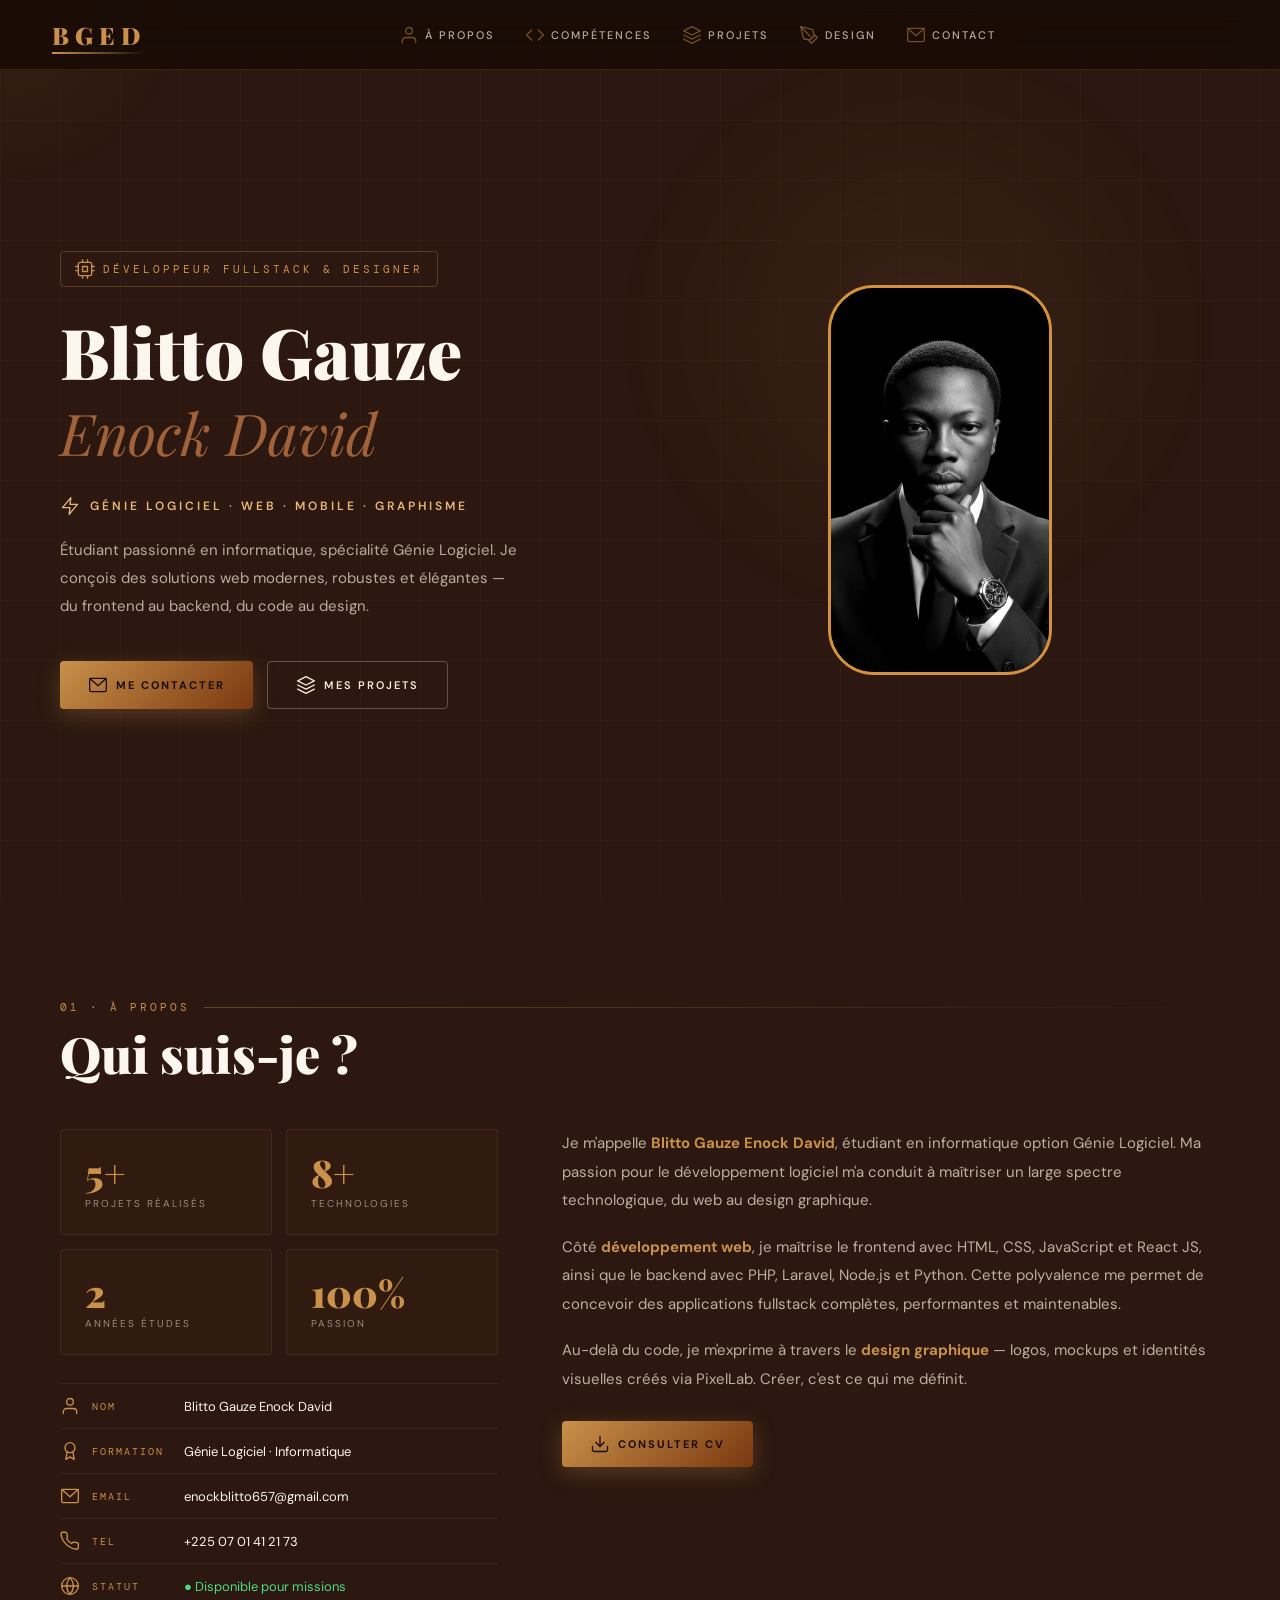
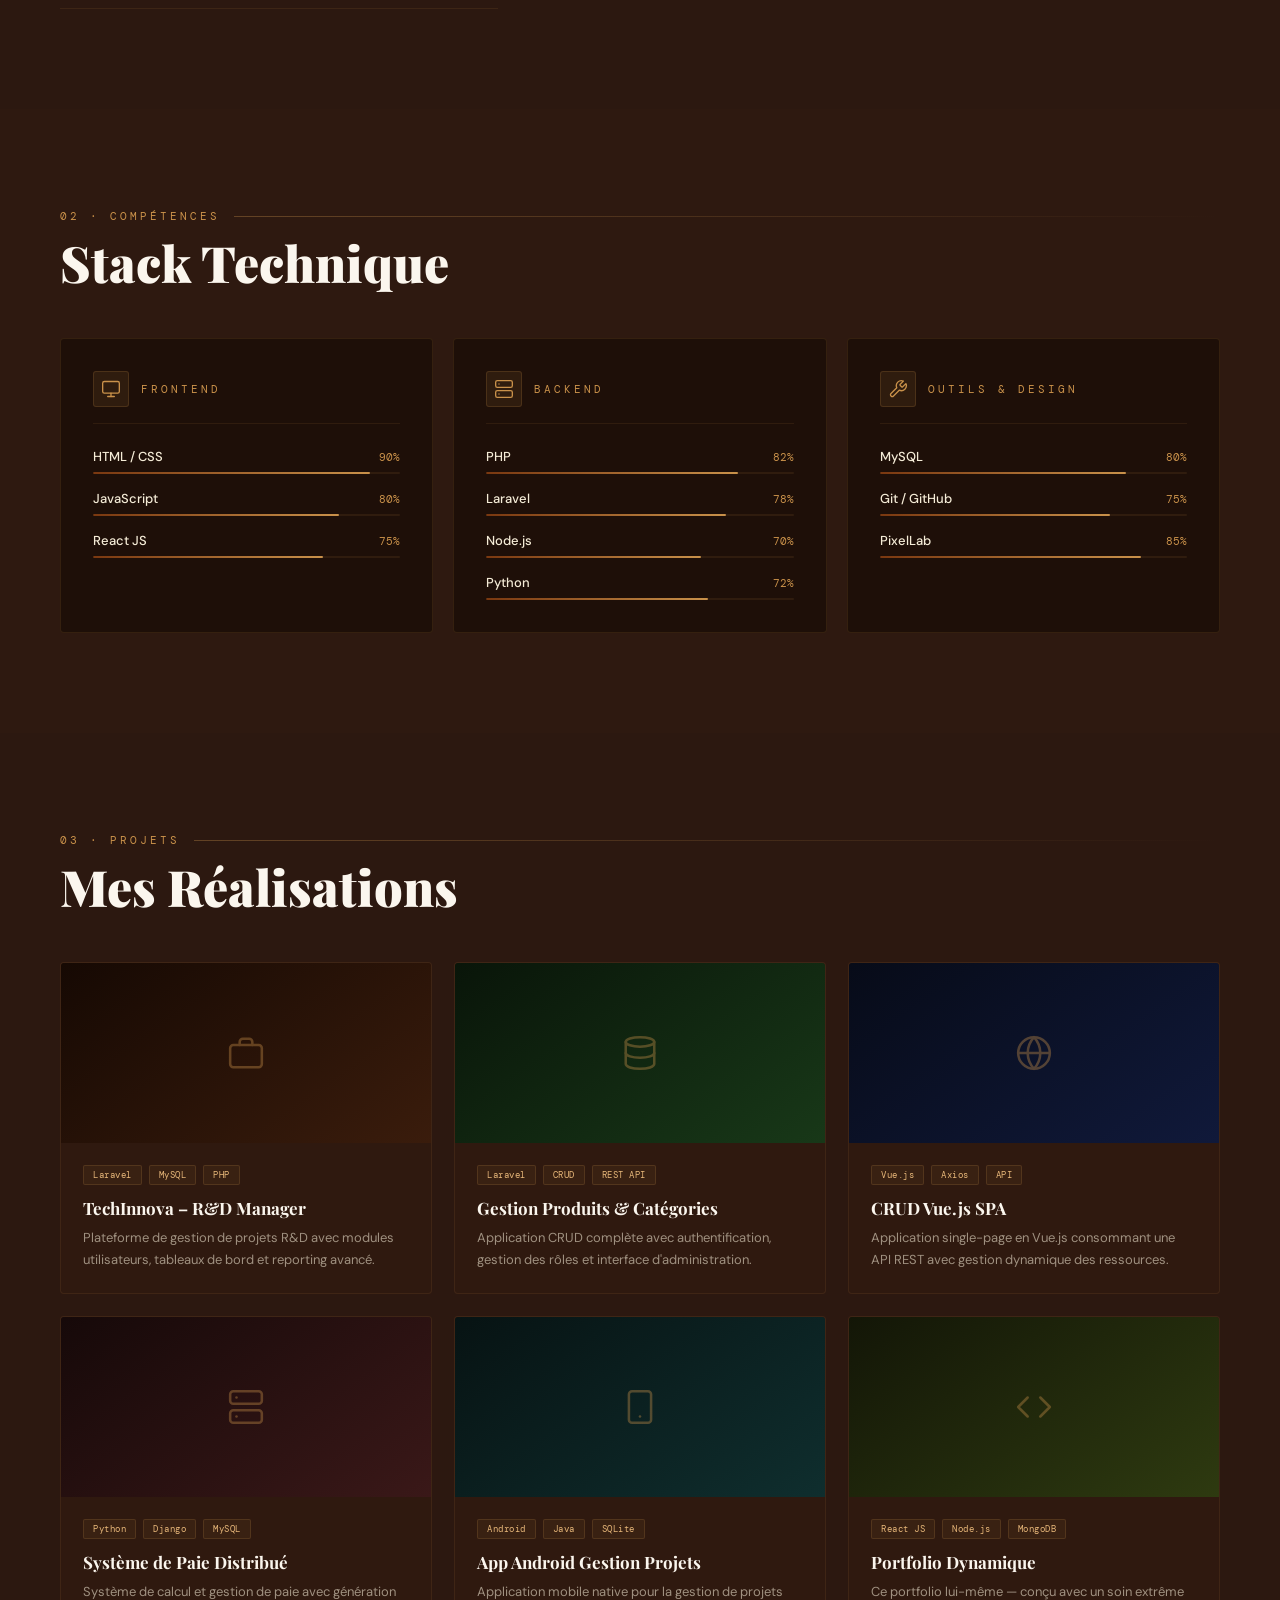
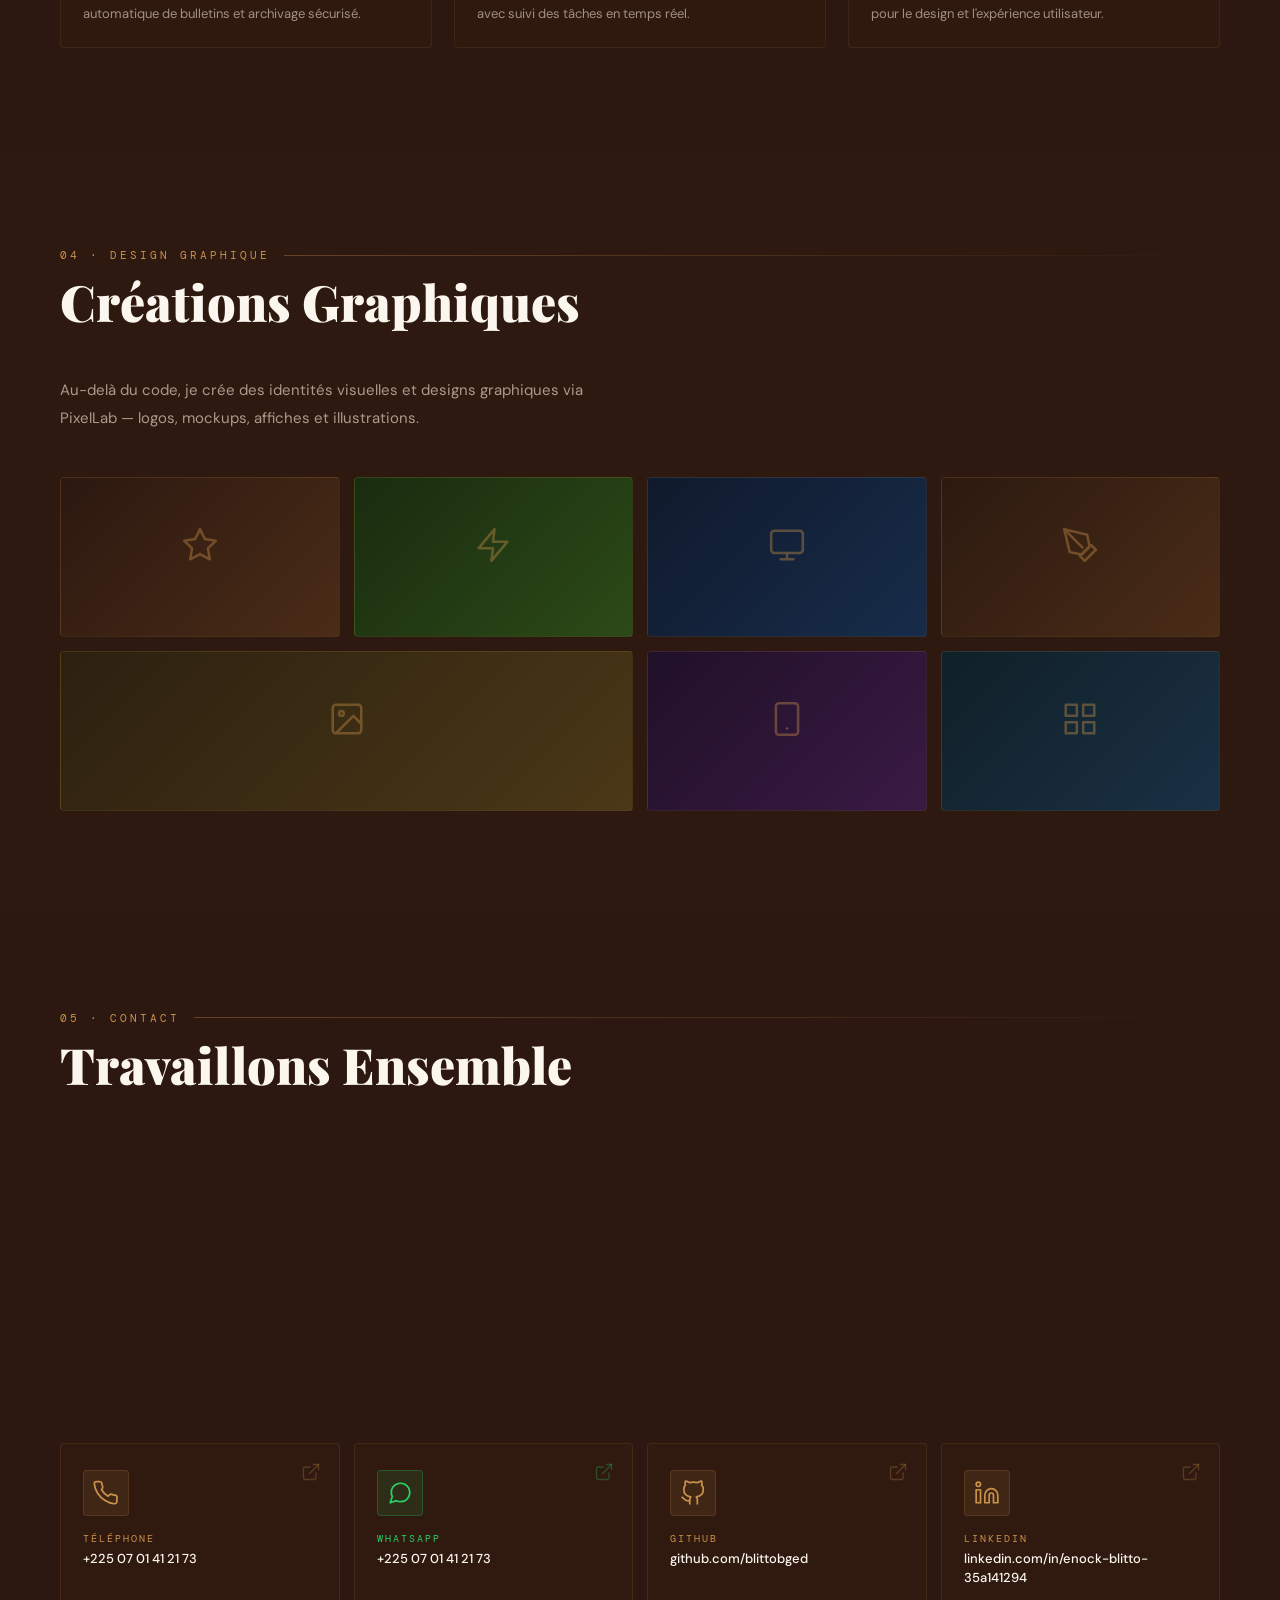
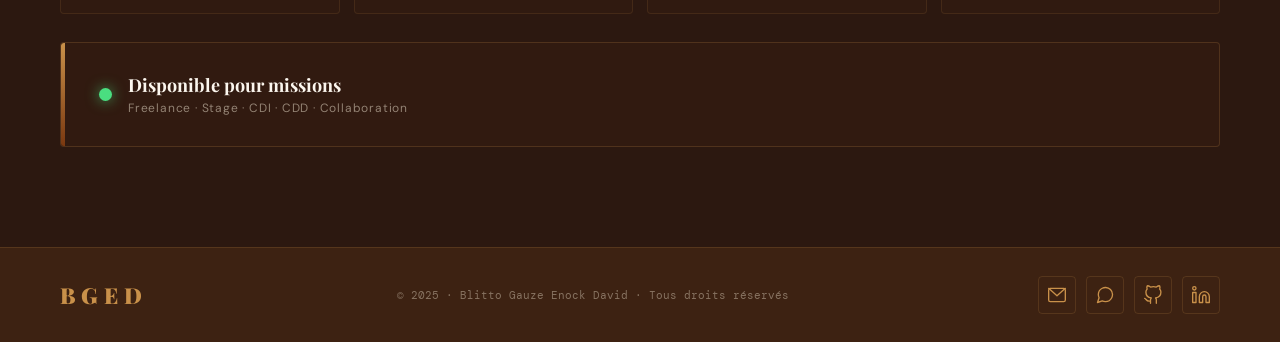
==== commit 1e09083f: "Update: Add specific GitHub repositories and correct LinkedIn profile URL" ====
--- a/index.html
+++ b/index.html
@@ -948,7 +948,7 @@
       <div class="proj-thumb">
         <span class="ic ic-lg"><svg><use href="#i-brief"/></svg></span>
         <div class="proj-overlay">
-          <a href="#" class="ov-btn"><span class="ic ic-xs"><svg><use href="#i-github"/></svg></span>GitHub</a>
+          <a href="https://github.com/isco1225/projet_web_techinnova" target="_blank" rel="noopener" class="ov-btn"><span class="ic ic-xs"><svg><use href="#i-github"/></svg></span>GitHub</a>
           <a href="#" class="ov-btn"><span class="ic ic-xs"><svg><use href="#i-ext"/></svg></span>Démo</a>
         </div>
       </div>
@@ -963,7 +963,7 @@
       <div class="proj-thumb">
         <span class="ic ic-lg"><svg><use href="#i-db"/></svg></span>
         <div class="proj-overlay">
-          <a href="#" class="ov-btn"><span class="ic ic-xs"><svg><use href="#i-github"/></svg></span>GitHub</a>
+          <a href="https://github.com/blittobged" target="_blank" rel="noopener" class="ov-btn"><span class="ic ic-xs"><svg><use href="#i-github"/></svg></span>GitHub</a>
           <a href="#" class="ov-btn"><span class="ic ic-xs"><svg><use href="#i-ext"/></svg></span>Démo</a>
         </div>
       </div>
@@ -978,7 +978,7 @@
       <div class="proj-thumb">
         <span class="ic ic-lg"><svg><use href="#i-globe"/></svg></span>
         <div class="proj-overlay">
-          <a href="#" class="ov-btn"><span class="ic ic-xs"><svg><use href="#i-github"/></svg></span>GitHub</a>
+          <a href="https://github.com/blittobged" target="_blank" rel="noopener" class="ov-btn"><span class="ic ic-xs"><svg><use href="#i-github"/></svg></span>GitHub</a>
           <a href="#" class="ov-btn"><span class="ic ic-xs"><svg><use href="#i-ext"/></svg></span>Démo</a>
         </div>
       </div>
@@ -993,7 +993,7 @@
       <div class="proj-thumb">
         <span class="ic ic-lg"><svg><use href="#i-server"/></svg></span>
         <div class="proj-overlay">
-          <a href="#" class="ov-btn"><span class="ic ic-xs"><svg><use href="#i-github"/></svg></span>GitHub</a>
+          <a href="https://github.com/blittobged" target="_blank" rel="noopener" class="ov-btn"><span class="ic ic-xs"><svg><use href="#i-github"/></svg></span>GitHub</a>
         </div>
       </div>
       <div class="proj-body">
@@ -1007,7 +1007,7 @@
       <div class="proj-thumb">
         <span class="ic ic-lg"><svg><use href="#i-mobile"/></svg></span>
         <div class="proj-overlay">
-          <a href="#" class="ov-btn"><span class="ic ic-xs"><svg><use href="#i-github"/></svg></span>GitHub</a>
+          <a href="https://github.com/blittobged" target="_blank" rel="noopener" class="ov-btn"><span class="ic ic-xs"><svg><use href="#i-github"/></svg></span>GitHub</a>
         </div>
       </div>
       <div class="proj-body">
@@ -1095,17 +1095,17 @@
       <div class="ccard-arrow"><span class="ic ic-sm"><svg><use href="#i-ext"/></svg></span></div>
     </a>
 
-    <a href="https://github.com/blittobged" target="_blank" rel="noopener" class="ccard reveal">
+    <a href="https://github.com/enockblitto" target="_blank" rel="noopener" class="ccard reveal">
       <div class="ccard-ico"><span class="ic ic-md"><svg><use href="#i-github"/></svg></span></div>
       <div class="ccard-label">GitHub</div>
       <div class="ccard-val">github.com/blittobged</div>
       <div class="ccard-arrow"><span class="ic ic-sm"><svg><use href="#i-ext"/></svg></span></div>
     </a>
 
-    <a href="https://linkedin.com/in/enockdavid" target="_blank" rel="noopener" class="ccard reveal">
+    <a href="https://www.linkedin.com/in/enock-blitto-35a141294/" target="_blank" rel="noopener" class="ccard reveal">
       <div class="ccard-ico"><span class="ic ic-md"><svg><use href="#i-linkedin"/></svg></span></div>
       <div class="ccard-label">LinkedIn</div>
-      <div class="ccard-val">linkedin.com/in/enockdavid</div>
+      <div class="ccard-val">linkedin.com/in/enock-blitto-35a141294</div>
       <div class="ccard-arrow"><span class="ic ic-sm"><svg><use href="#i-ext"/></svg></span></div>
     </a>
   </div>
@@ -1135,10 +1135,10 @@
     <a href="https://wa.me/2250701412173" class="f-soc" target="_blank" title="WhatsApp">
       <span class="ic ic-sm"><svg><use href="#i-chat"/></svg></span>
     </a>
-    <a href="https://github.com/blittobged" class="f-soc" target="_blank" title="GitHub">
+    <a href="https://github.com/enockblitto" class="f-soc" target="_blank" title="GitHub">
       <span class="ic ic-sm"><svg><use href="#i-github"/></svg></span>
     </a>
-    <a href="https://linkedin.com/in/enockdavid" class="f-soc" target="_blank" title="LinkedIn">
+    <a href="https://www.linkedin.com/in/enock-blitto-35a141294/" class="f-soc" target="_blank" title="LinkedIn">
       <span class="ic ic-sm"><svg><use href="#i-linkedin"/></svg></span>
     </a>
   </div>
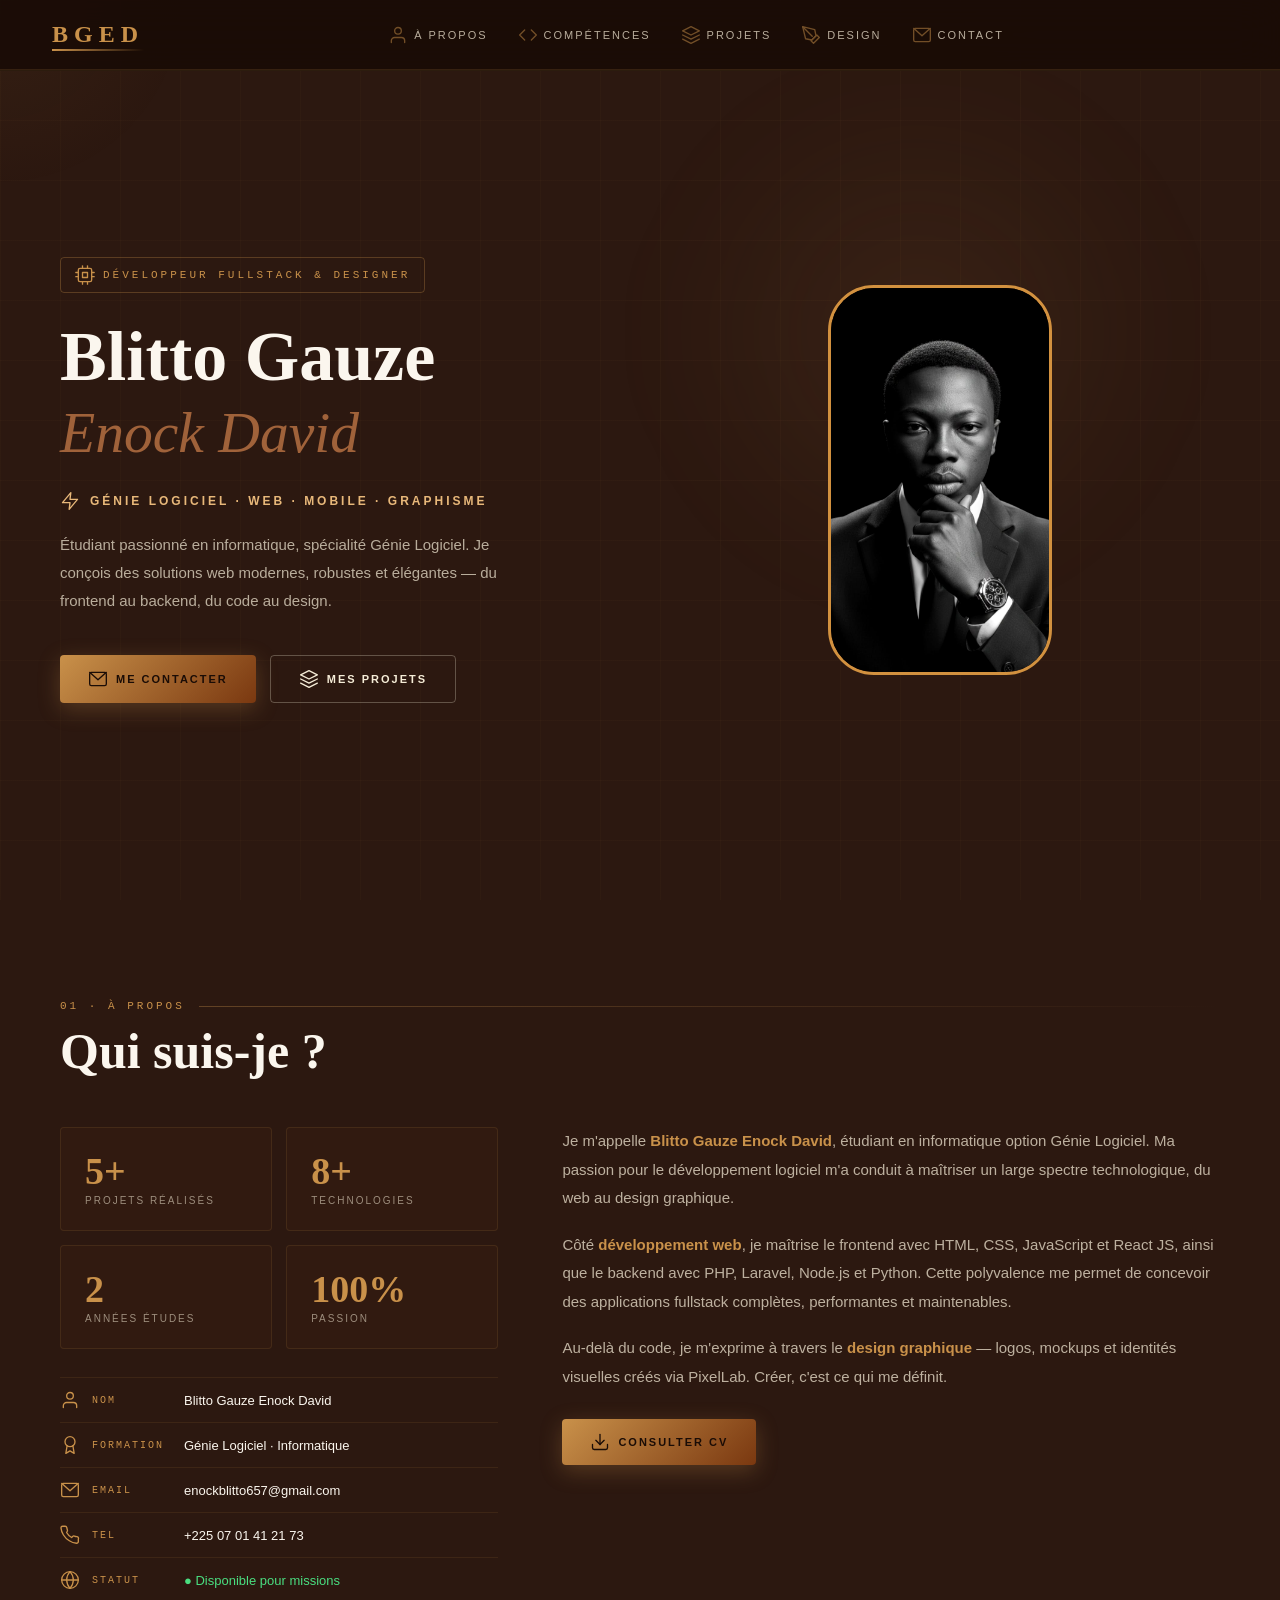
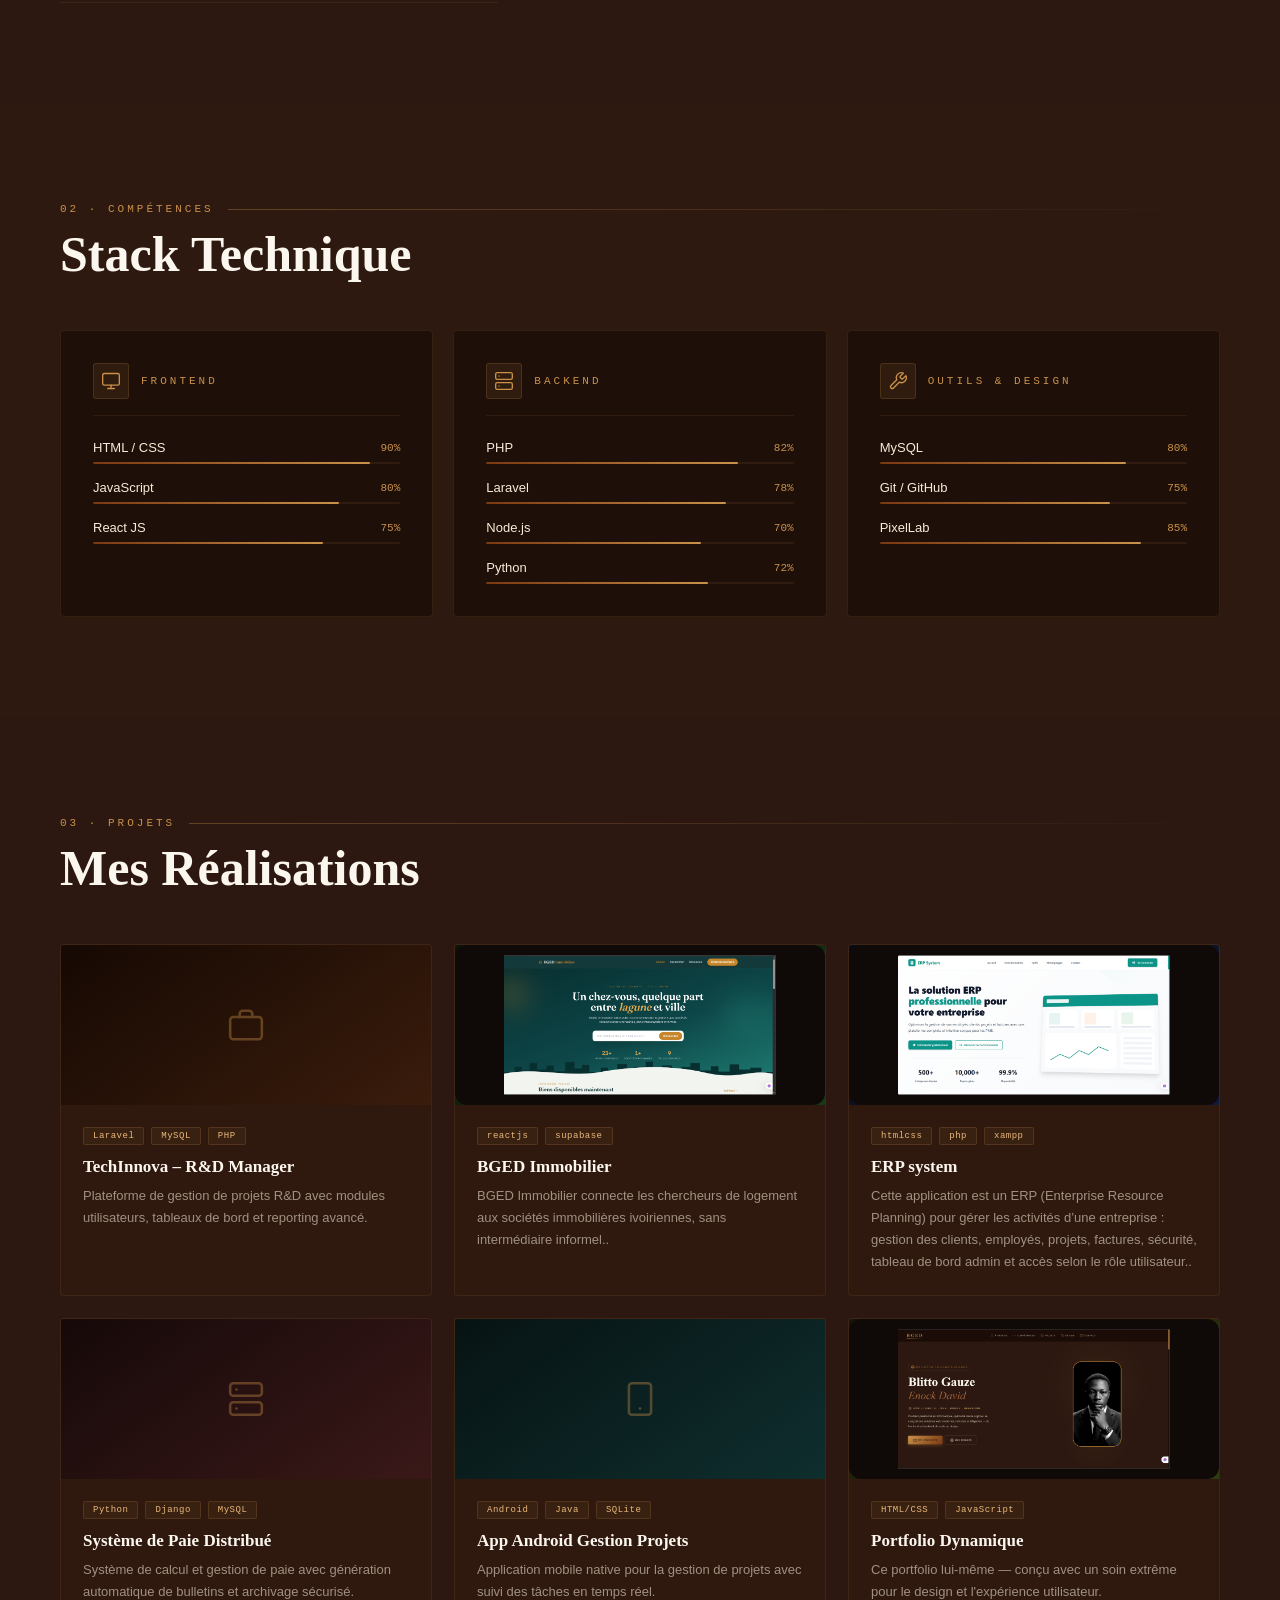
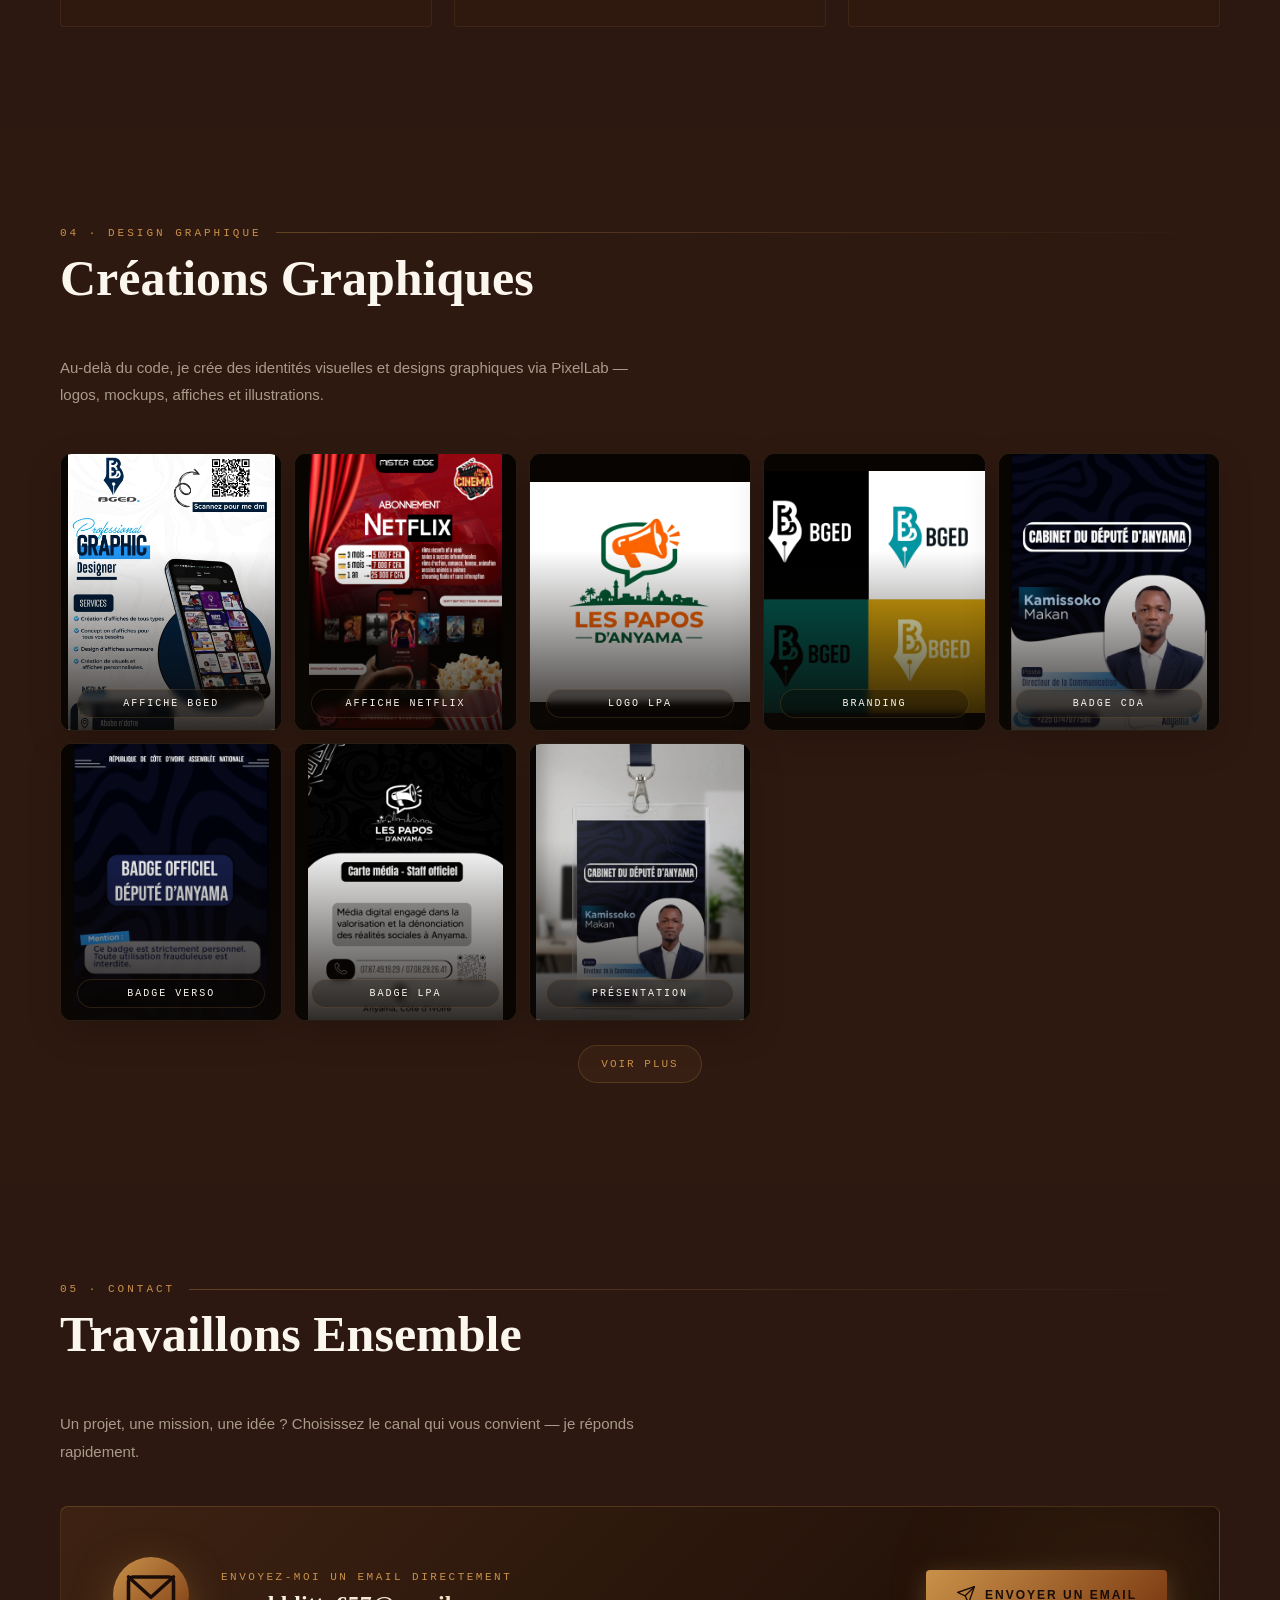
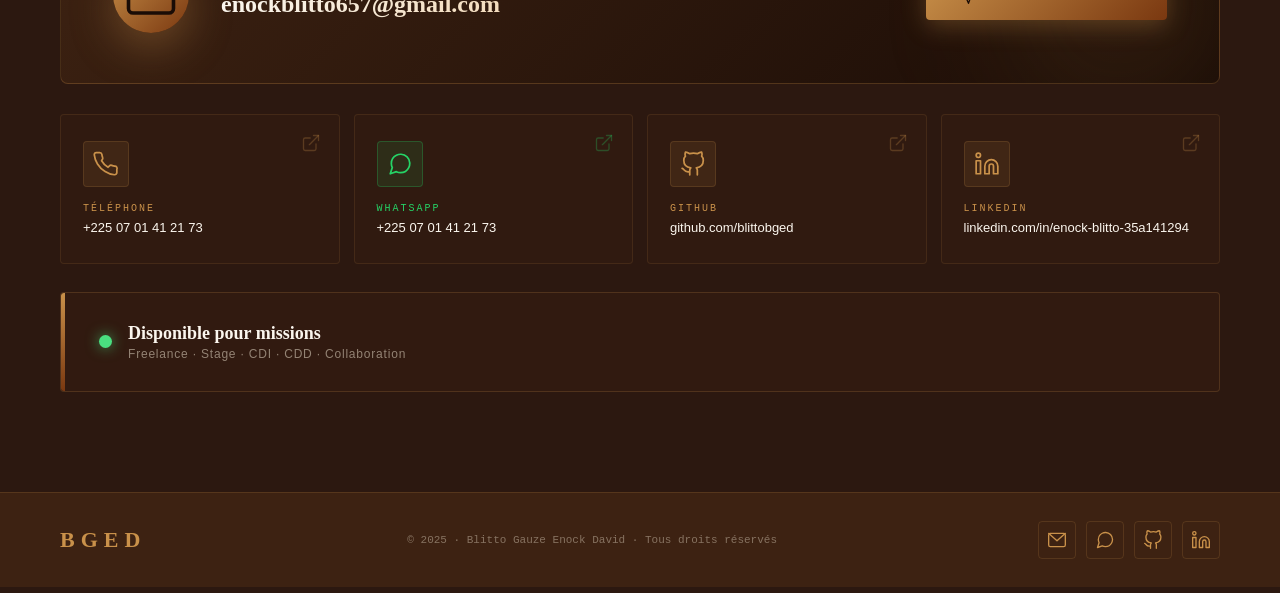
==== commit f890203a: "Mise à jour du portfolio" ====
--- a/index.html
+++ b/index.html
@@ -3,8 +3,9 @@
 <head>
 <meta charset="UTF-8">
 <meta name="viewport" content="width=device-width, initial-scale=1.0">
-<title>BGED | Blitto Gauze Enock David – Développeur Fullstack</title>
-<link href="https://fonts.googleapis.com/css2?family=Playfair+Display:ital,wght@0,700;0,900;1,400&family=DM+Sans:wght@300;400;500;600&family=DM+Mono:wght@400;500&display=swap" rel="stylesheet">
+<title>BGED | Portfolio</title>
+<!-- FAVICON -->
+<link rel="icon" type="image/jpeg" href="image/BGED_favicon.jpeg"  sizes="any">
 
 <!-- ═══════════ SVG SPRITE ═══════════ -->
 <svg xmlns="http://www.w3.org/2000/svg" style="display:none">
@@ -458,8 +459,14 @@
 .proj-card:hover { border-color:var(--gold); transform:translateY(-8px); box-shadow:0 26px 70px rgba(0,0,0,.4) }
 
 .proj-thumb {
-  height:180px; display:flex; align-items:center; justify-content:center;
-  position:relative; overflow:hidden; flex-shrink:0;
+  height:160px; display:flex; align-items:center; justify-content:center;
+  position:relative; overflow:hidden; flex-shrink:0; background:#110d0a;
+}
+.proj-thumb img {
+  width:100%; height:100%; max-width:100%; max-height:100%;
+  display:block; object-fit:contain; object-position:center;
+  background:#0f0a08; padding:10px; box-sizing:border-box;
+  border-radius:12px;
 }
 .proj-thumb .ic { color:var(--gold); opacity:.38; transition:all .35s }
 .proj-card:hover .proj-thumb .ic { opacity:.85; transform:scale(1.1) }
@@ -505,31 +512,82 @@
 .design-intro { font-size:15px; line-height:1.85; color:rgba(245,236,215,.62); max-width:580px; margin-bottom:44px }
 
 .design-grid {
-  display:grid; grid-template-columns:repeat(4,1fr);
-  grid-auto-rows:160px; gap:14px;
+  display:grid; grid-template-columns:repeat(5, minmax(0, 1fr));
+  gap:12px;
 }
 .design-grid .span2 { grid-column:span 2 }
 
 .d-item {
-  border-radius:var(--r); border:1px solid rgba(201,145,74,.13);
-  display:flex; flex-direction:column; align-items:center; justify-content:center; gap:10px;
-  cursor:pointer; overflow:hidden; position:relative; transition:all .4s;
-}
-.d-item:nth-child(1) { background:linear-gradient(135deg,#2C1810,#4A2C17) }
-.d-item:nth-child(2) { background:linear-gradient(135deg,#1a2c10,#2c4a17) }
-.d-item:nth-child(3) { background:linear-gradient(135deg,#101a2c,#172c4a) }
-.d-item:nth-child(4) { background:linear-gradient(135deg,#2c1a10,#4a2c17) }
-.d-item:nth-child(5) { background:linear-gradient(135deg,#2c2010,#4a3817) }
-.d-item:nth-child(6) { background:linear-gradient(135deg,#201028,#3a1a44) }
-.d-item:nth-child(7) { background:linear-gradient(135deg,#102028,#1a3044) }
-.d-item .ic { color:var(--gold); opacity:.4; transition:all .35s }
-.d-item:hover { border-color:var(--gold); box-shadow:0 16px 50px rgba(0,0,0,.5) }
-.d-item:hover .ic { opacity:1; transform:scale(1.1) }
+  position:relative; overflow:hidden;
+  aspect-ratio: 4 / 5;
+  min-height:180px;
+  border-radius:12px; border:1px solid rgba(201,145,74,.13);
+  cursor:pointer; background:#120d09; transition:all .4s;
+  box-shadow:0 12px 34px rgba(0,0,0,.18);
+}
+.d-item::after {
+  content:''; position:absolute; inset:0;
+  background:linear-gradient(180deg, rgba(5,4,3,0) 35%, rgba(11,7,4,0.85) 100%);
+}
+.d-item:hover { border-color:var(--gold); box-shadow:0 16px 50px rgba(0,0,0,.45); transform:translateY(-4px) }
+.d-item.is-hidden { display:none !important; }
+.d-visual {
+  position:absolute; inset:0; display:flex; align-items:center; justify-content:center;
+  background:#0d0907;
+}
+.d-visual img {
+  width:100%; height:100%; max-width:100%; max-height:100%;
+  display:block; object-fit:contain; object-position:center;
+  background:#0d0907; filter:saturate(.95) contrast(1.04);
+  box-sizing:border-box;
+  transition:transform .45s ease, filter .45s ease;
+}
+.d-item:hover .d-visual img {
+  transform:scale(1.04);
+  filter:saturate(1.08) contrast(1.08);
+}
 .d-label {
-  font-family:var(--fm); font-size:10px; letter-spacing:2px; text-transform:uppercase; color:var(--gold);
-  opacity:0; transform:translateY(6px); transition:all .3s;
-}
-.d-item:hover .d-label { opacity:1; transform:none }
+  position:absolute; left:16px; right:16px; bottom:12px;
+  z-index:1; font-family:var(--fm); font-size:10px; letter-spacing:2px; text-transform:uppercase;
+  color:var(--cream2); background:rgba(8,5,3,.26); border:1px solid rgba(201,145,74,.18);
+  border-radius:999px; padding:8px 10px; text-align:center;
+  backdrop-filter:blur(3px);
+}
+.design-toggle {
+  margin-top:24px; border:1px solid rgba(201,145,74,.22); border-radius:999px;
+  background:rgba(201,145,74,.06); color:var(--gold); padding:12px 22px;
+  font-family:var(--fm); font-size:11px; letter-spacing:2px; text-transform:uppercase;
+  transition:all .25s ease; cursor:pointer;
+}
+.design-toggle:hover {
+  background:rgba(201,145,74,.12); border-color:var(--gold); transform:translateY(-2px);
+}
+.design-modal {
+  position:fixed; inset:0; z-index:2000; display:none; align-items:center; justify-content:center;
+  background:rgba(8, 5, 3, 0.88); padding:32px;
+}
+.design-modal.show {
+  display:flex;
+}
+.design-modal-frame {
+  position:relative; max-width:min(92vw, 920px); width:100%; max-height:90vh;
+  display:flex; align-items:center; justify-content:center; background:rgba(21, 14, 10, 0.8);
+  border:1px solid rgba(201,145,74,.24); border-radius:18px; padding:18px; box-shadow:0 24px 80px rgba(0,0,0,.45);
+}
+.design-modal-img {
+  width:100%; max-width:100%; max-height:80vh; object-fit:contain; display:block;
+  border-radius:12px; background:#120d09; box-sizing:border-box;
+}
+.design-modal-close {
+  position:absolute; top:14px; right:14px; width:38px; height:38px; border-radius:50%;
+  background:rgba(201,145,74,.14); border:1px solid rgba(201,145,74,.26); color:var(--cream2);
+  font-size:28px; line-height:1; display:flex; align-items:center; justify-content:center; cursor:pointer;
+}
+.design-modal-label {
+  position:absolute; left:18px; bottom:18px; right:18px; text-align:center; color:var(--cream2);
+  background:rgba(8,5,3,.45); border:1px solid rgba(201,145,74,.18); border-radius:999px;
+  font-family:var(--fm); font-size:10px; letter-spacing:2px; text-transform:uppercase; padding:10px 14px;
+}
 
 /* ══════════════════════════════════════════
    CONTACT — sans formulaire
@@ -690,7 +748,7 @@
   .skills-grid  { grid-template-columns:1fr 1fr }
   .proj-grid    { grid-template-columns:1fr 1fr }
 
-  .design-grid  { grid-template-columns:repeat(2,1fr) }
+  .design-grid  { grid-template-columns:repeat(3, minmax(0, 1fr)) }
   .design-grid .span2 { grid-column:span 1 }
 
   .clinks-grid  { grid-template-columns:1fr 1fr }
@@ -729,7 +787,7 @@
   .skills-grid  { grid-template-columns:1fr }
   .proj-grid    { grid-template-columns:1fr }
 
-  .design-grid  { grid-template-columns:1fr 1fr; grid-auto-rows:130px }
+  .design-grid  { grid-template-columns:repeat(2, minmax(0, 1fr)); }
   .design-grid .span2 { grid-column:span 2 }
 
   .clinks-grid  { grid-template-columns:1fr 1fr }
@@ -833,7 +891,7 @@
   </div>
 
   <div class="hero-right">
-    <img src="enock_BLITTO.jpeg" alt="Enock David" class="profile-image" />
+    <img src="/image/enock_BLITTO.jpeg" alt="Enock David" class="profile-image" />
   </div>
 </section>
 
@@ -961,31 +1019,31 @@
 
     <div class="proj-card reveal">
       <div class="proj-thumb">
-        <span class="ic ic-lg"><svg><use href="#i-db"/></svg></span>
+        <img src="image/BGED_immobilier.jpeg" alt="BGED Immobilier" />
         <div class="proj-overlay">
-          <a href="https://github.com/blittobged" target="_blank" rel="noopener" class="ov-btn"><span class="ic ic-xs"><svg><use href="#i-github"/></svg></span>GitHub</a>
+          <a href="https://github.com/enockblitto/BGED_Immobilier_App" target="_blank" rel="noopener" class="ov-btn"><span class="ic ic-xs"><svg><use href="#i-github"/></svg></span>GitHub</a>
           <a href="#" class="ov-btn"><span class="ic ic-xs"><svg><use href="#i-ext"/></svg></span>Démo</a>
         </div>
       </div>
       <div class="proj-body">
-        <div class="proj-tags"><span class="ptag">Laravel</span><span class="ptag">CRUD</span><span class="ptag">REST API</span></div>
-        <div class="proj-name">Gestion Produits &amp; Catégories</div>
-        <p class="proj-desc">Application CRUD complète avec authentification, gestion des rôles et interface d'administration.</p>
+        <div class="proj-tags"><span class="ptag">reactjs</span><span class="ptag">supabase</span></div>
+        <div class="proj-name">BGED Immobilier</div>
+        <p class="proj-desc">BGED Immobilier connecte les chercheurs de logement aux sociétés immobilières ivoiriennes, sans intermédiaire informel..</p>
       </div>
     </div>
 
     <div class="proj-card reveal">
       <div class="proj-thumb">
-        <span class="ic ic-lg"><svg><use href="#i-globe"/></svg></span>
+        <img src="image/erp_system.jpeg" alt="ERP System" />
         <div class="proj-overlay">
-          <a href="https://github.com/blittobged" target="_blank" rel="noopener" class="ov-btn"><span class="ic ic-xs"><svg><use href="#i-github"/></svg></span>GitHub</a>
+          <a href="https://github.com/enockblitto/erp_system" target="_blank" rel="noopener" class="ov-btn"><span class="ic ic-xs"><svg><use href="#i-github"/></svg></span>GitHub</a>
           <a href="#" class="ov-btn"><span class="ic ic-xs"><svg><use href="#i-ext"/></svg></span>Démo</a>
         </div>
       </div>
       <div class="proj-body">
-        <div class="proj-tags"><span class="ptag">Vue.js</span><span class="ptag">Axios</span><span class="ptag">API</span></div>
-        <div class="proj-name">CRUD Vue.js SPA</div>
-        <p class="proj-desc">Application single-page en Vue.js consommant une API REST avec gestion dynamique des ressources.</p>
+        <div class="proj-tags"><span class="ptag">htmlcss</span><span class="ptag">php</span><span class="ptag">xampp</span></div>
+        <div class="proj-name">ERP system</div>
+        <p class="proj-desc">Cette application est un ERP (Enterprise Resource Planning) pour gérer les activités d’une entreprise : gestion des clients, employés, projets, factures, sécurité, tableau de bord admin et accès selon le rôle utilisateur..</p>
       </div>
     </div>
 
@@ -1019,13 +1077,13 @@
 
     <div class="proj-card reveal">
       <div class="proj-thumb">
-        <span class="ic ic-lg"><svg><use href="#i-code"/></svg></span>
+        <img src="image/portfolio_dynamique.jpeg" alt="Portfolio Dynamique BGED" />
         <div class="proj-overlay">
           <a href="#" class="ov-btn"><span class="ic ic-xs"><svg><use href="#i-eye"/></svg></span>Voir</a>
         </div>
       </div>
       <div class="proj-body">
-        <div class="proj-tags"><span class="ptag">React JS</span><span class="ptag">Node.js</span><span class="ptag">MongoDB</span></div>
+        <div class="proj-tags"><span class="ptag">HTML/CSS</span><span class="ptag">JavaScript</span></div>
         <div class="proj-name">Portfolio Dynamique</div>
         <p class="proj-desc">Ce portfolio lui-même — conçu avec un soin extrême pour le design et l'expérience utilisateur.</p>
       </div>
@@ -1043,13 +1101,115 @@
   <p class="design-intro reveal">Au-delà du code, je crée des identités visuelles et designs graphiques via PixelLab — logos, mockups, affiches et illustrations.</p>
 
   <div class="design-grid">
-    <div class="d-item reveal"><span class="ic ic-lg"><svg><use href="#i-star"/></svg></span><span class="d-label">Logo Design</span></div>
-    <div class="d-item reveal"><span class="ic ic-lg"><svg><use href="#i-zap"/></svg></span><span class="d-label">Branding</span></div>
-    <div class="d-item reveal"><span class="ic ic-lg"><svg><use href="#i-monitor"/></svg></span><span class="d-label">UI Design</span></div>
-    <div class="d-item reveal"><span class="ic ic-lg"><svg><use href="#i-pen"/></svg></span><span class="d-label">Illustrations</span></div>
-    <div class="d-item span2 reveal"><span class="ic ic-lg"><svg><use href="#i-img"/></svg></span><span class="d-label">Mockup &amp; Affiches</span></div>
-    <div class="d-item reveal"><span class="ic ic-lg"><svg><use href="#i-mobile"/></svg></span><span class="d-label">App UI</span></div>
-    <div class="d-item reveal"><span class="ic ic-lg"><svg><use href="#i-grid"/></svg></span><span class="d-label">Flyers</span></div>
+    <div class="d-item reveal">
+      <div class="d-visual"><img src="image/affiche_pro_BGED.jpeg" alt="Affiche BGED" /></div>
+      <span class="d-label">Affiche BGED</span>
+    </div>
+    <div class="d-item reveal">
+      <div class="d-visual"><img src="image/affiche_netflix.jpeg" alt="Affiche Netflix" /></div>
+      <span class="d-label">Affiche Netflix</span>
+    </div>
+    <div class="d-item reveal">
+      <div class="d-visual"><img src="image/design_logo_lpa.jpeg" alt="Logo LPA" /></div>
+      <span class="d-label">Logo LPA</span>
+    </div>
+    <div class="d-item reveal">
+      <div class="d-visual"><img src="image/design_mes_logo.jpeg" alt="Mes logos" /></div>
+      <span class="d-label">Branding</span>
+    </div>
+    <div class="d-item reveal">
+      <div class="d-visual"><img src="image/design_badge-cda-recto.jpeg" alt="Badge CDA recto" /></div>
+      <span class="d-label">Badge CDA</span>
+    </div>
+    <div class="d-item reveal">
+      <div class="d-visual"><img src="image/design_badge-cda-verso.jpeg" alt="Badge CDA verso" /></div>
+      <span class="d-label">Badge Verso</span>
+    </div>
+    <div class="d-item reveal">
+      <div class="d-visual"><img src="image/design%20_badge-lpa-verso.jpeg" alt="Badge LPA verso" /></div>
+      <span class="d-label">Badge LPA</span>
+    </div>
+    <div class="d-item reveal">
+      <div class="d-visual"><img src="image/present_badge-cda-recto.jpeg" alt="Présentation badge CDA" /></div>
+      <span class="d-label">Présentation</span>
+    </div>
+
+    <div class="d-item is-hidden reveal">
+      <div class="d-visual"><img src="image/affiche-resto-ed.jpeg" alt="Affiche resto ED" /></div>
+      <span class="d-label">Resto ED</span>
+    </div>
+    <div class="d-item is-hidden reveal">
+      <div class="d-visual"><img src="image/affiche_auto-ecole.jpeg" alt="Affiche auto école" /></div>
+      <span class="d-label">Auto école</span>
+    </div>
+    <div class="d-item is-hidden reveal">
+      <div class="d-visual"><img src="image/affiche_cnmi-modele1.jpeg" alt="Affiche CNMI 1" /></div>
+      <span class="d-label">CNMI 1</span>
+    </div>
+    <div class="d-item is-hidden reveal">
+      <div class="d-visual"><img src="image/affiche_cnmi-modele2.jpeg" alt="Affiche CNMI 2" /></div>
+      <span class="d-label">CNMI 2</span>
+    </div>
+    <div class="d-item is-hidden reveal">
+      <div class="d-visual"><img src="image/affiche_evenement-can.jpeg" alt="Affiche événement CAN" /></div>
+      <span class="d-label">CAN</span>
+    </div>
+    <div class="d-item is-hidden reveal">
+      <div class="d-visual"><img src="image/affiche_gala.jpeg" alt="Affiche gala" /></div>
+      <span class="d-label">Gala</span>
+    </div>
+    <div class="d-item is-hidden reveal">
+      <div class="d-visual"><img src="image/affiche_kbine.jpeg" alt="Affiche kbine" /></div>
+      <span class="d-label">Kbine</span>
+    </div>
+    <div class="d-item is-hidden reveal">
+      <div class="d-visual"><img src="image/affiche_maquis-resto.jpeg" alt="Affiche maquis resto" /></div>
+      <span class="d-label">Maquis</span>
+    </div>
+    <div class="d-item is-hidden reveal">
+      <div class="d-visual"><img src="image/affiche_pressind-cherubin.jpeg" alt="Affiche pressind cherubin" /></div>
+      <span class="d-label">Pressind</span>
+    </div>
+    <div class="d-item is-hidden reveal">
+      <div class="d-visual"><img src="image/affiche_prestation.jpeg" alt="Affiche prestation" /></div>
+      <span class="d-label">Prestation</span>
+    </div>
+    <div class="d-item is-hidden reveal">
+      <div class="d-visual"><img src="image/affiche_tournoi-efoot.jpeg" alt="Affiche tournoi e-foot" /></div>
+      <span class="d-label">E-foot</span>
+    </div>
+    <div class="d-item is-hidden reveal">
+      <div class="d-visual"><img src="image/affiche_vente-casquette.jpeg" alt="Affiche vente casquette" /></div>
+      <span class="d-label">Casquette</span>
+    </div>
+    <div class="d-item is-hidden reveal">
+      <div class="d-visual"><img src="image/affiche_vente-lapin.jpeg" alt="Affiche vente lapin" /></div>
+      <span class="d-label">Vente lapin</span>
+    </div>
+    <div class="d-item is-hidden reveal">
+      <div class="d-visual"><img src="image/present_badge-cda-verso.jpeg" alt="Badge CDA présentation verso" /></div>
+      <span class="d-label">Présentation</span>
+    </div>
+    <div class="d-item is-hidden reveal">
+      <div class="d-visual"><img src="image/present_badge-lpa-recto-verso.jpeg" alt="Badge LPA recto verso" /></div>
+      <span class="d-label">Badge LPA</span>
+    </div>
+    <div class="d-item is-hidden reveal">
+      <div class="d-visual"><img src="image/design_bdge-lpa-recto.jpeg" alt="Badge LPA recto" /></div>
+      <span class="d-label">LPA Recto</span>
+    </div>
+  </div>
+
+  <div style="text-align:center;">
+    <button type="button" class="design-toggle" data-expanded="false">Voir plus</button>
+  </div>
+
+  <div class="design-modal" id="designModal" aria-hidden="true">
+    <div class="design-modal-frame">
+      <button class="design-modal-close" type="button" aria-label="Fermer">×</button>
+      <img class="design-modal-img" id="designModalImg" src="" alt="" />
+      <div class="design-modal-label" id="designModalLabel">Création</div>
+    </div>
   </div>
 </section>
 
@@ -1218,6 +1378,67 @@
   });
 }, { threshold: 0.25 });
 document.querySelectorAll('.skill-card').forEach(c => barObs.observe(c));
+
+/* Design gallery toggle */
+const designToggle = document.querySelector('.design-toggle');
+if (designToggle) {
+  const hiddenDesigns = document.querySelectorAll('.d-item.is-hidden');
+
+  designToggle.addEventListener('click', () => {
+    const isExpanded = designToggle.dataset.expanded === 'true';
+
+    hiddenDesigns.forEach(item => {
+      item.classList.toggle('is-hidden', isExpanded);
+    });
+
+    designToggle.dataset.expanded = String(!isExpanded);
+    designToggle.textContent = isExpanded ? 'Voir plus' : 'Voir moins';
+  });
+}
+
+/* Full-size design modal */
+const designModal = document.getElementById('designModal');
+const designModalImg = document.getElementById('designModalImg');
+const designModalLabel = document.getElementById('designModalLabel');
+const designModalClose = document.querySelector('.design-modal-close');
+
+function openDesignModal(imgEl) {
+  if (!designModal || !designModalImg || !designModalLabel || !imgEl) return;
+  designModalImg.src = imgEl.src;
+  designModalImg.alt = imgEl.alt;
+  designModalLabel.textContent = imgEl.alt;
+  designModal.classList.add('show');
+  designModal.setAttribute('aria-hidden', 'false');
+  document.body.style.overflow = 'hidden';
+}
+
+function closeDesignModal() {
+  if (!designModal) return;
+  designModal.classList.remove('show');
+  designModal.setAttribute('aria-hidden', 'true');
+  document.body.style.overflow = '';
+}
+
+document.querySelectorAll('.d-item').forEach(item => {
+  item.addEventListener('click', () => {
+    const img = item.querySelector('img');
+    if (img) openDesignModal(img);
+  });
+});
+
+if (designModalClose) {
+  designModalClose.addEventListener('click', closeDesignModal);
+}
+if (designModal) {
+  designModal.addEventListener('click', (event) => {
+    if (event.target === designModal) closeDesignModal();
+  });
+}
+document.addEventListener('keydown', (event) => {
+  if (event.key === 'Escape' && designModal && designModal.classList.contains('show')) {
+    closeDesignModal();
+  }
+});
 </script>
 </body>
 </html>
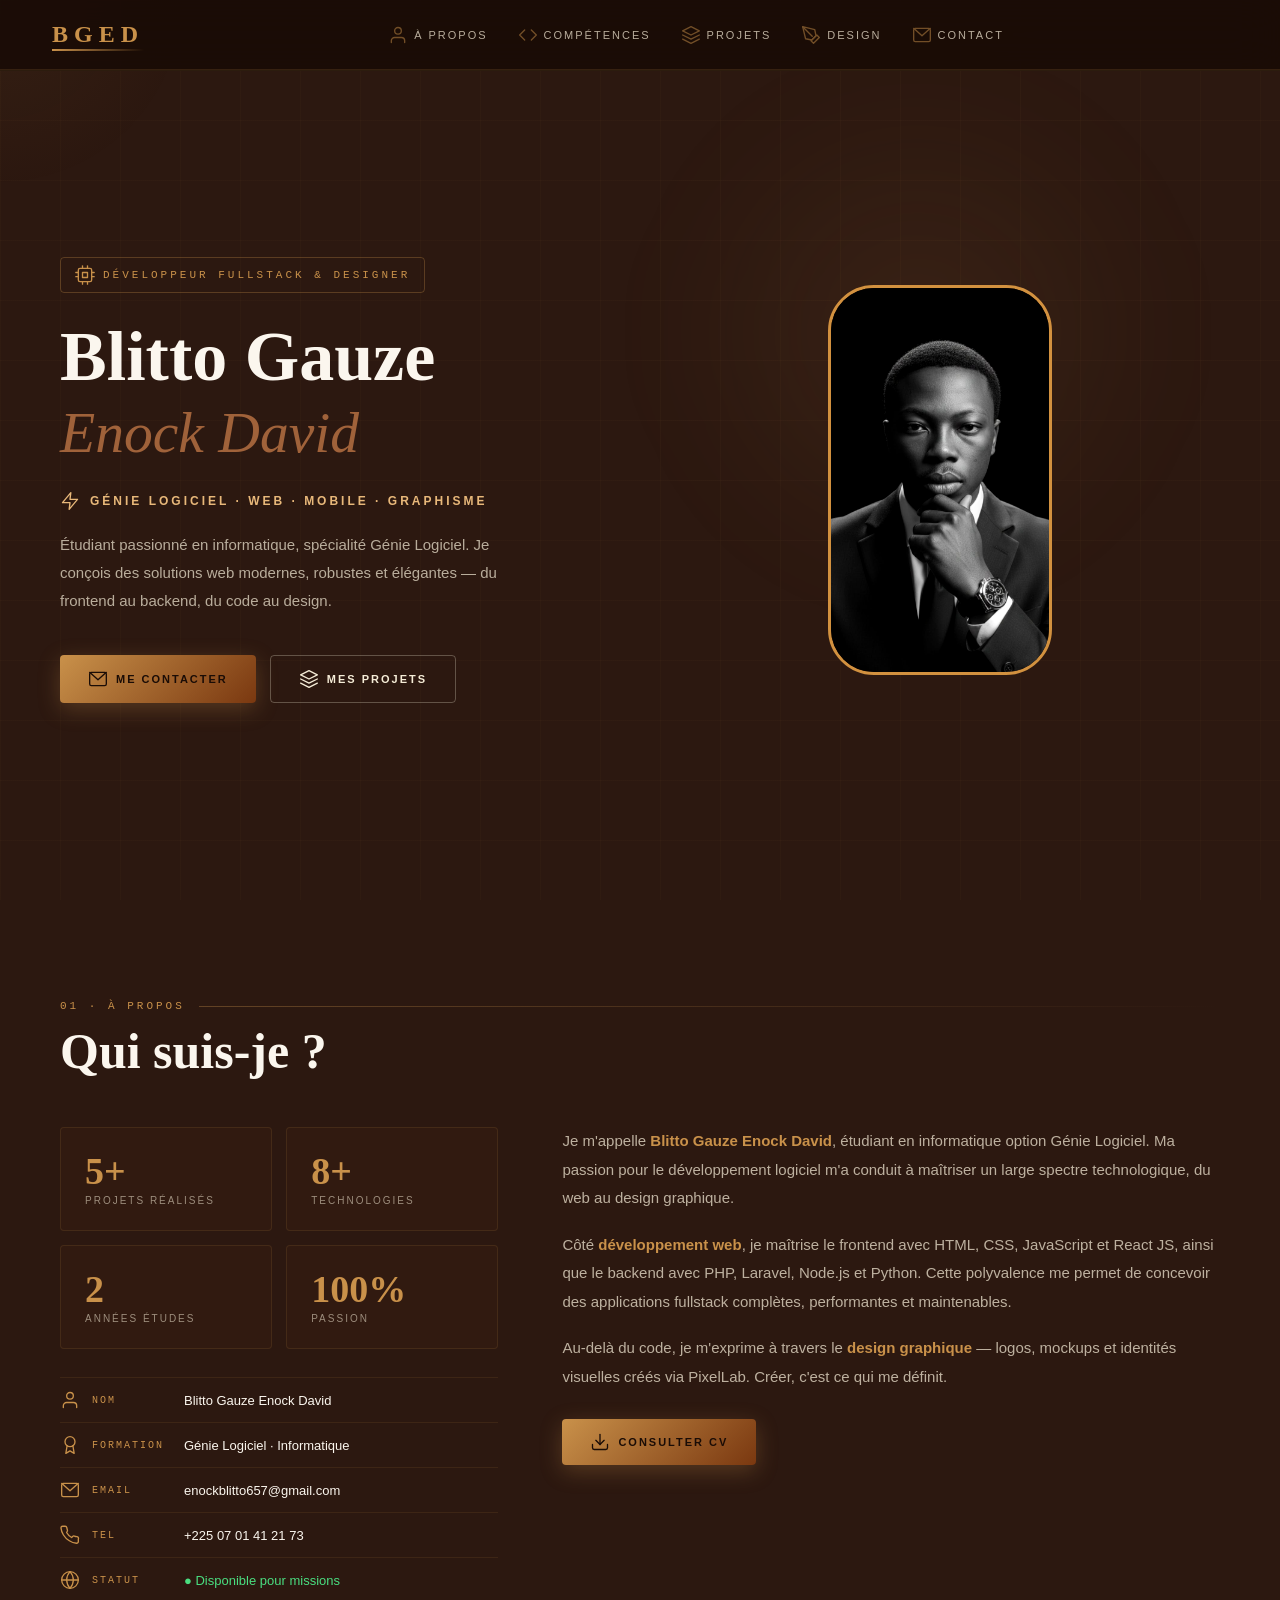
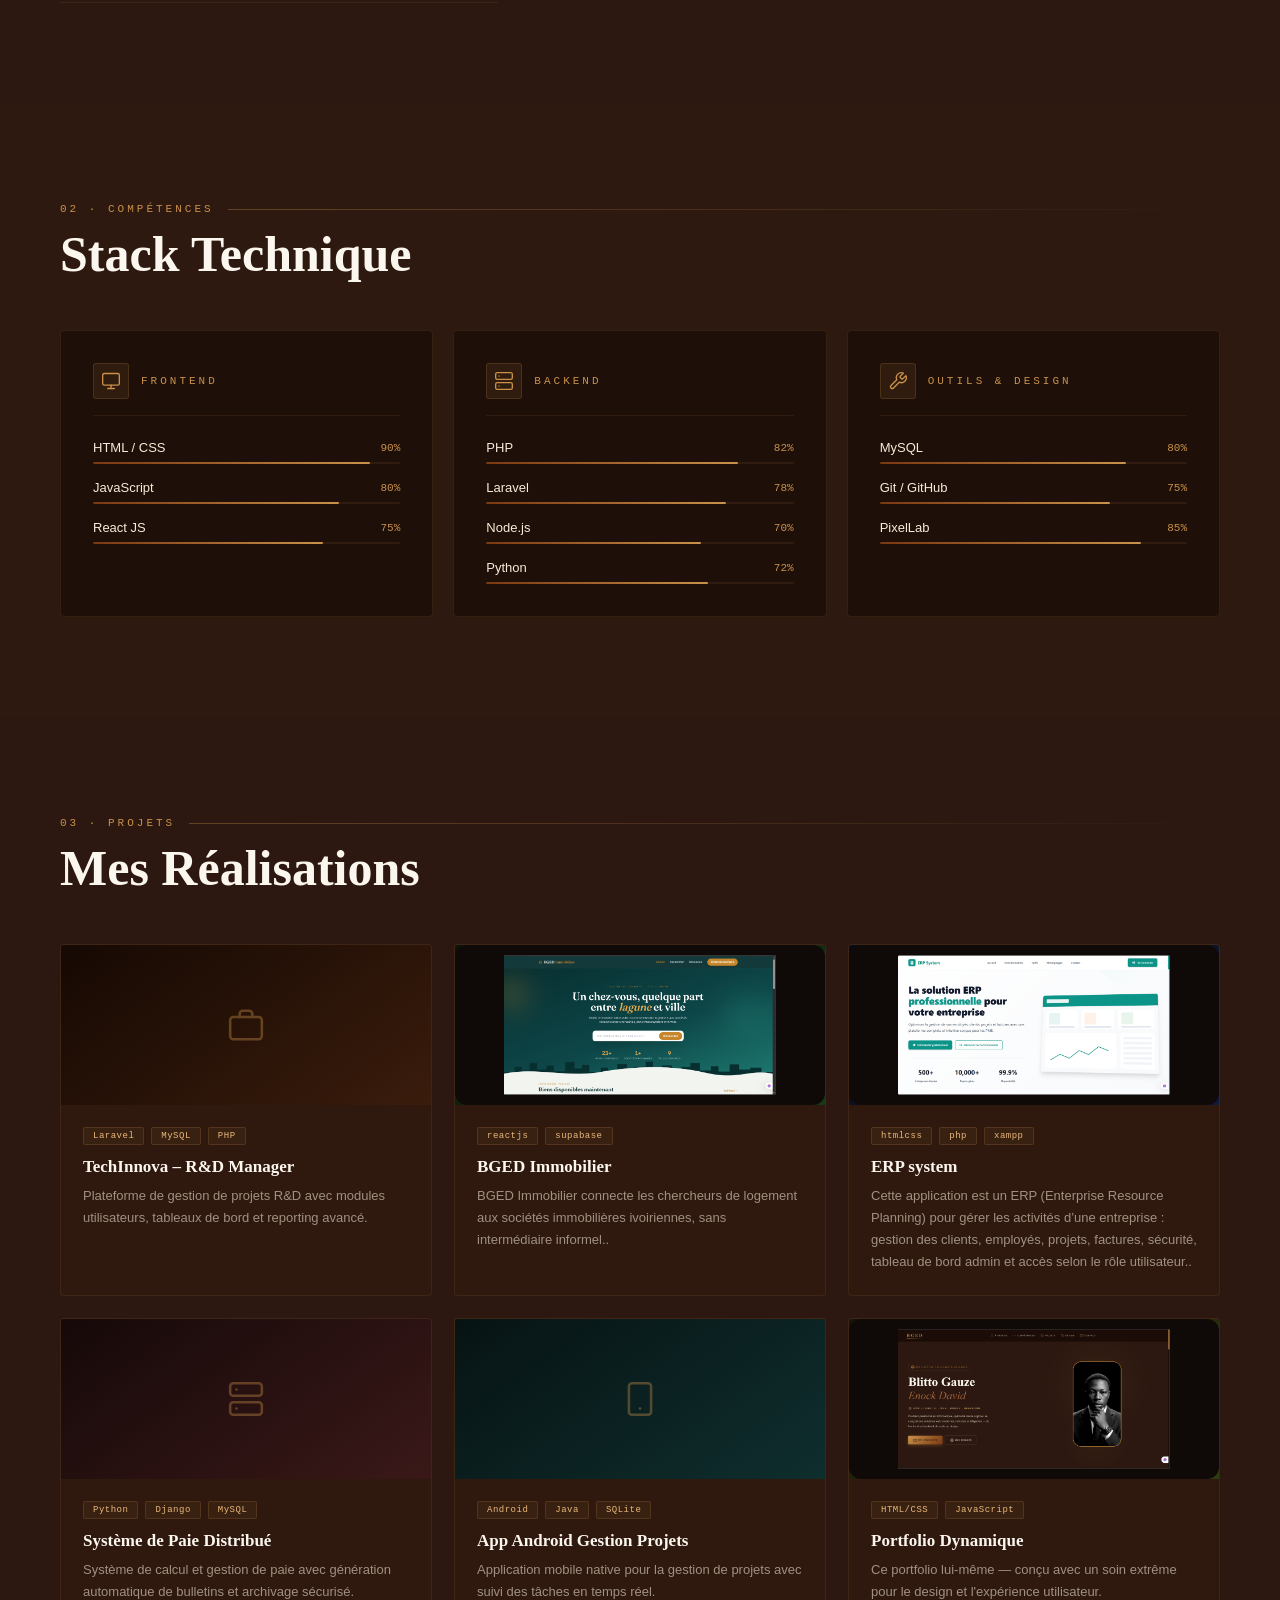
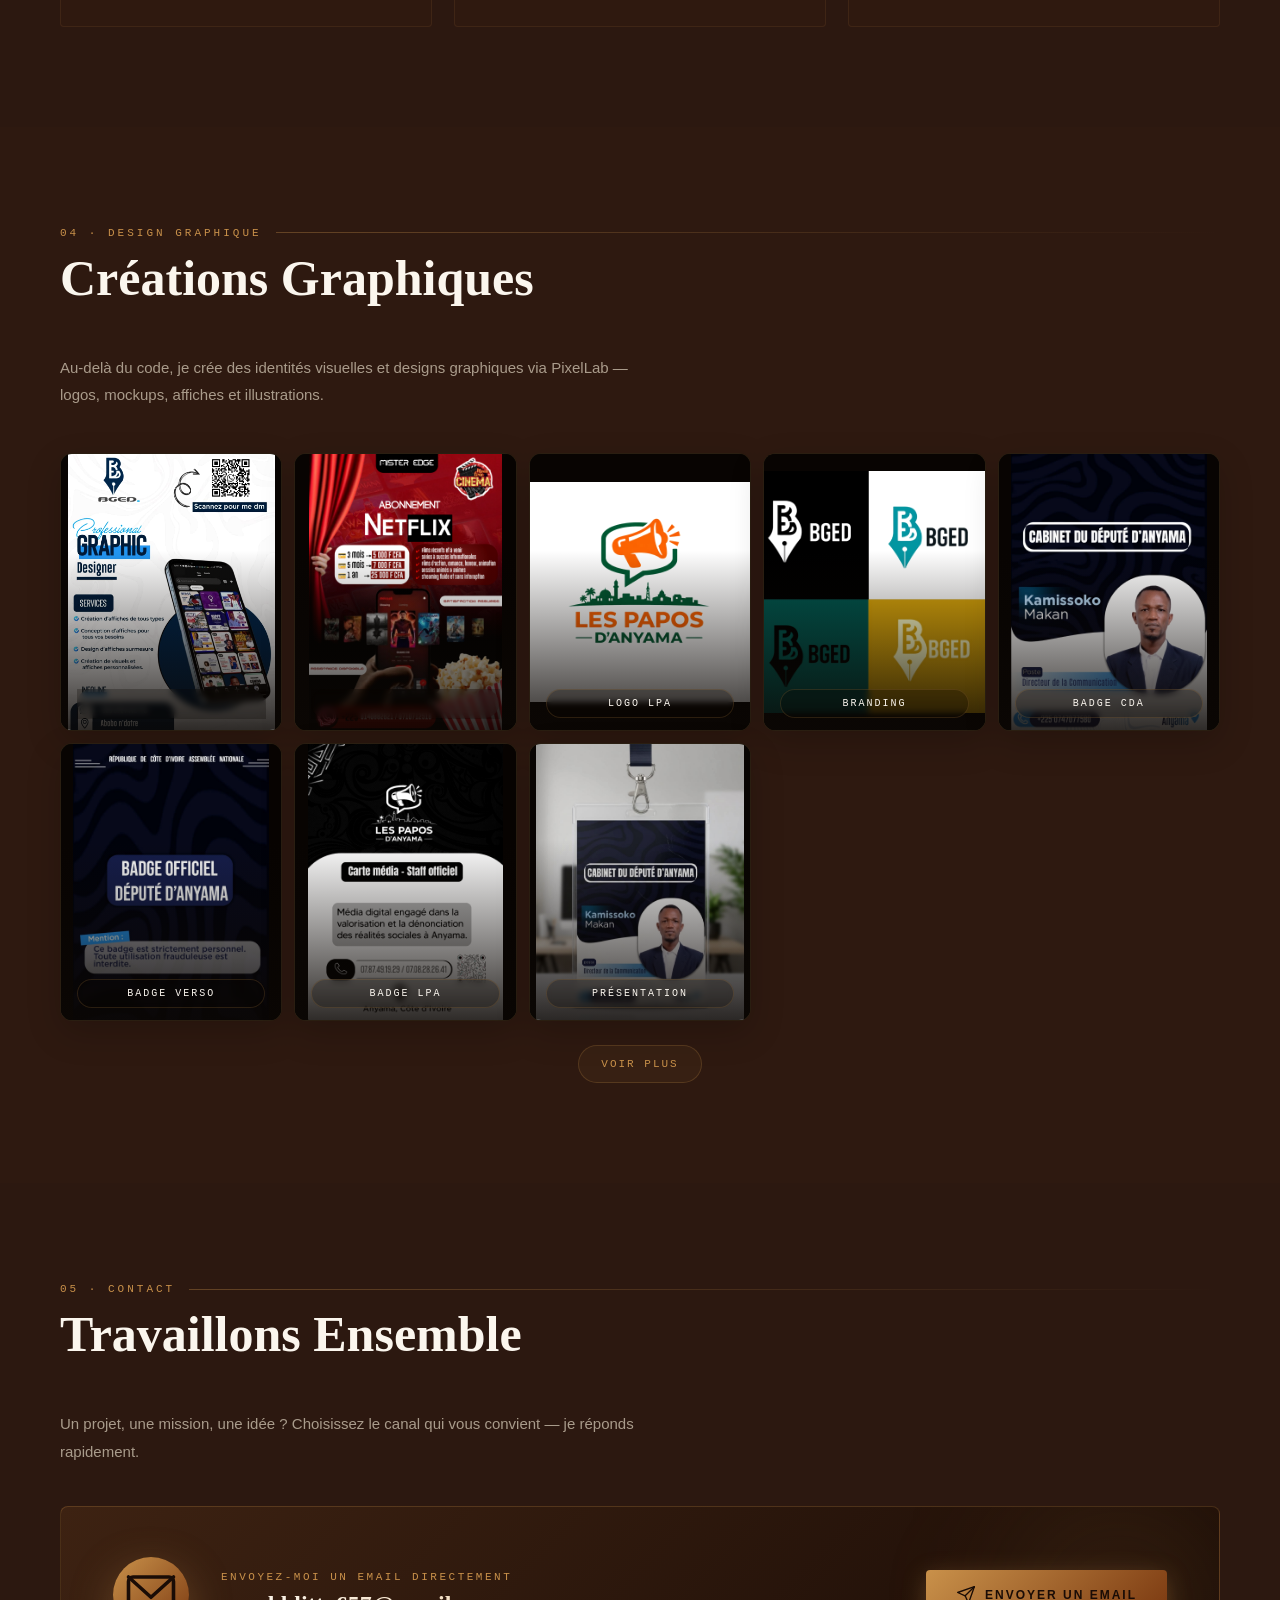
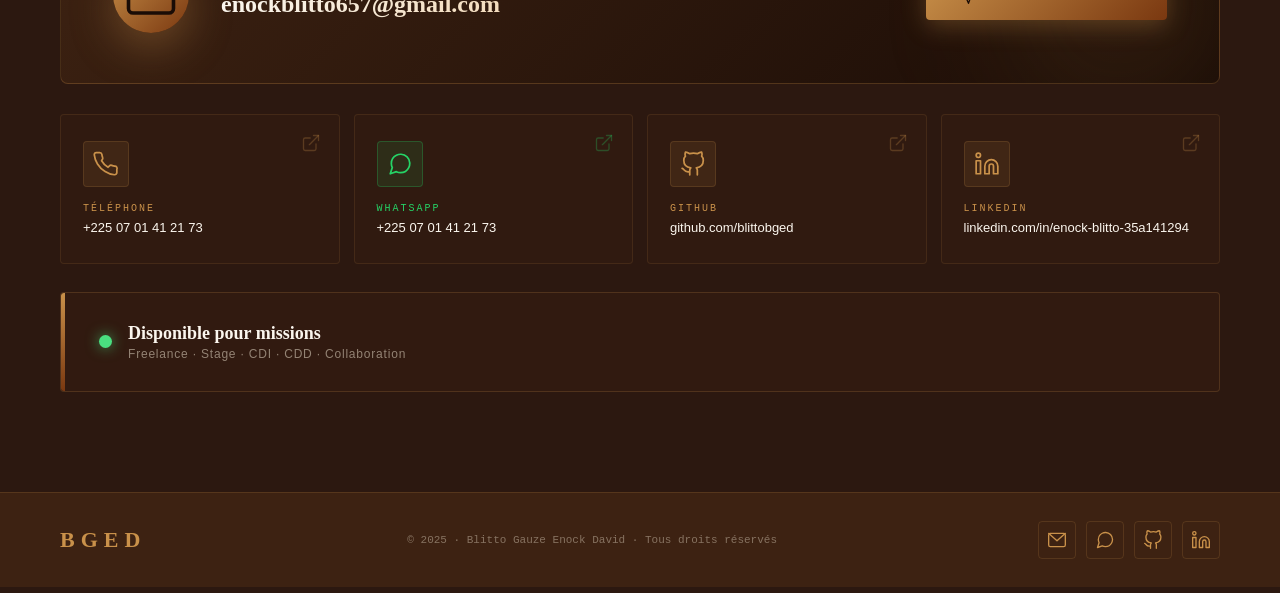
==== commit 6509823d: "Fix profile image path on GitHub Pages" ====
--- a/index.html
+++ b/index.html
@@ -891,7 +891,7 @@
   </div>
 
   <div class="hero-right">
-    <img src="/image/enock_BLITTO.jpeg" alt="Enock David" class="profile-image" />
+    <img src="image/enock_BLITTO.jpeg" alt="Enock David" class="profile-image" />
   </div>
 </section>
 
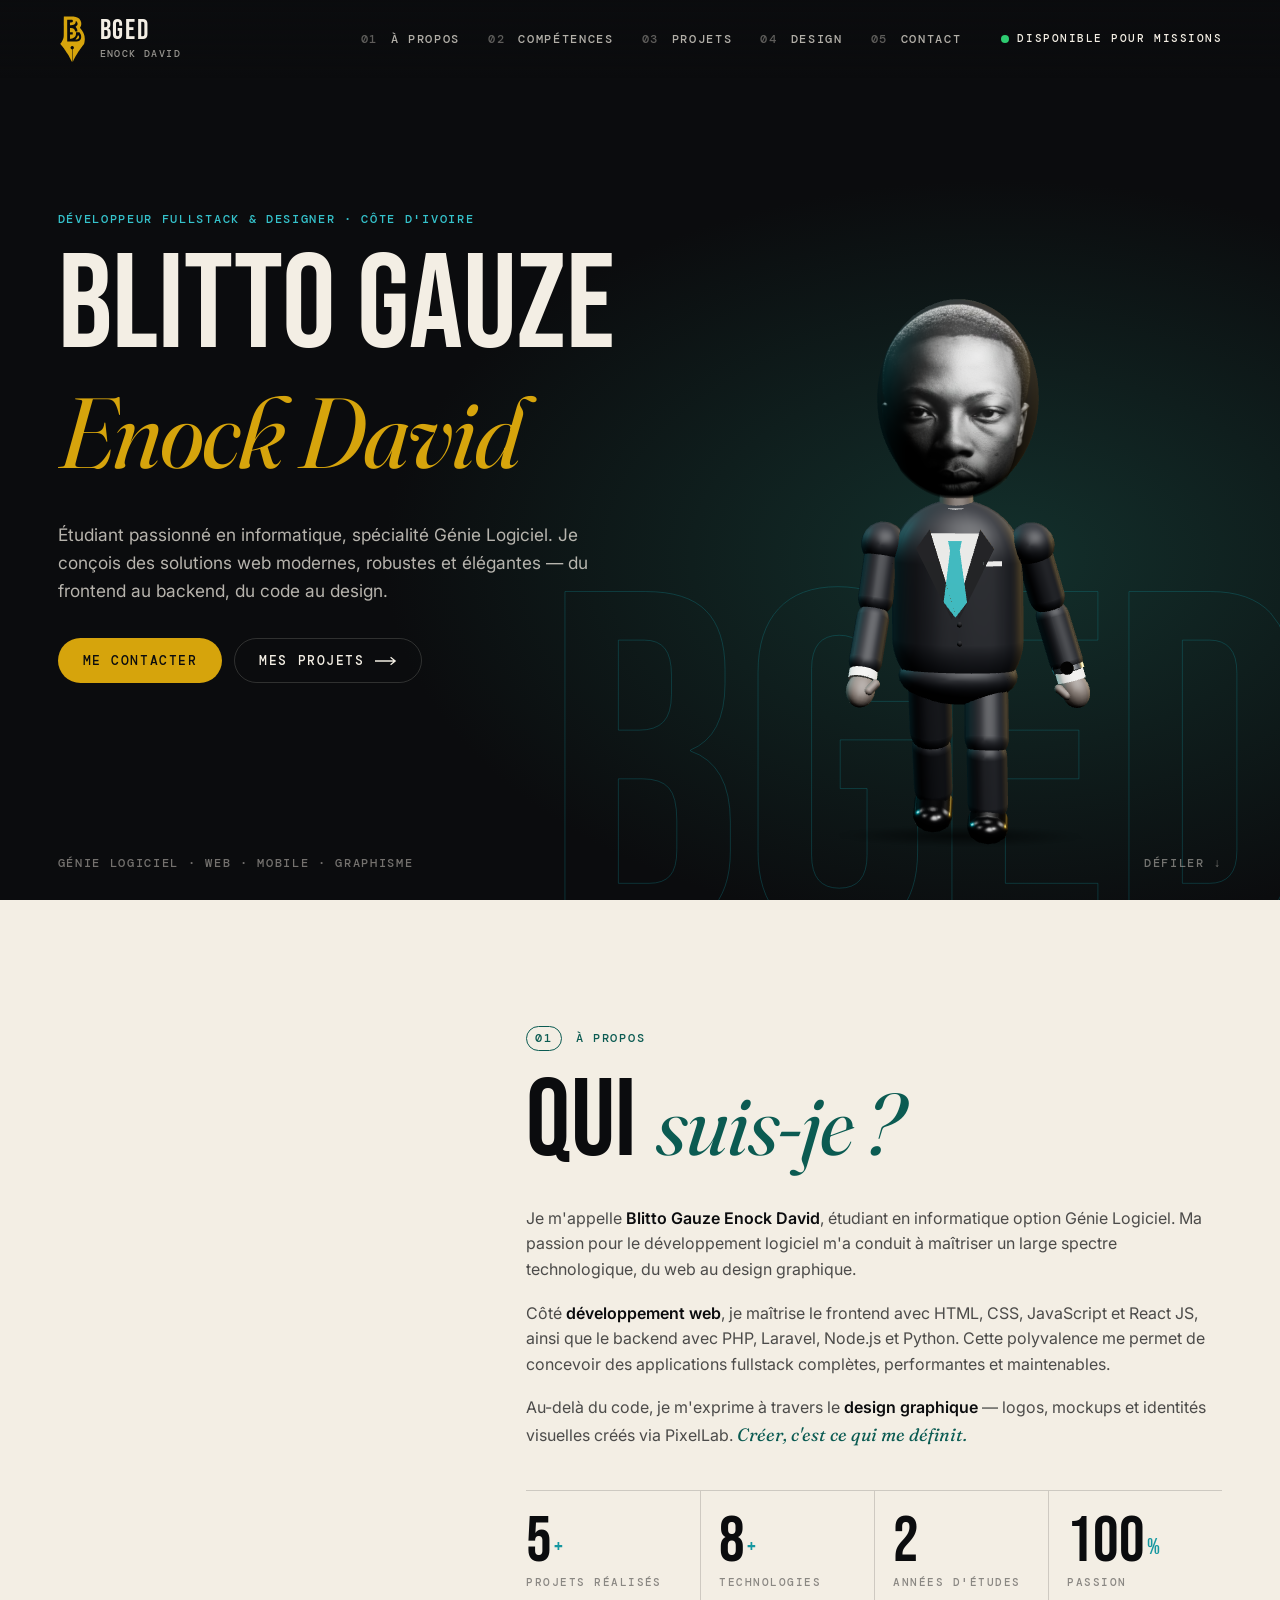
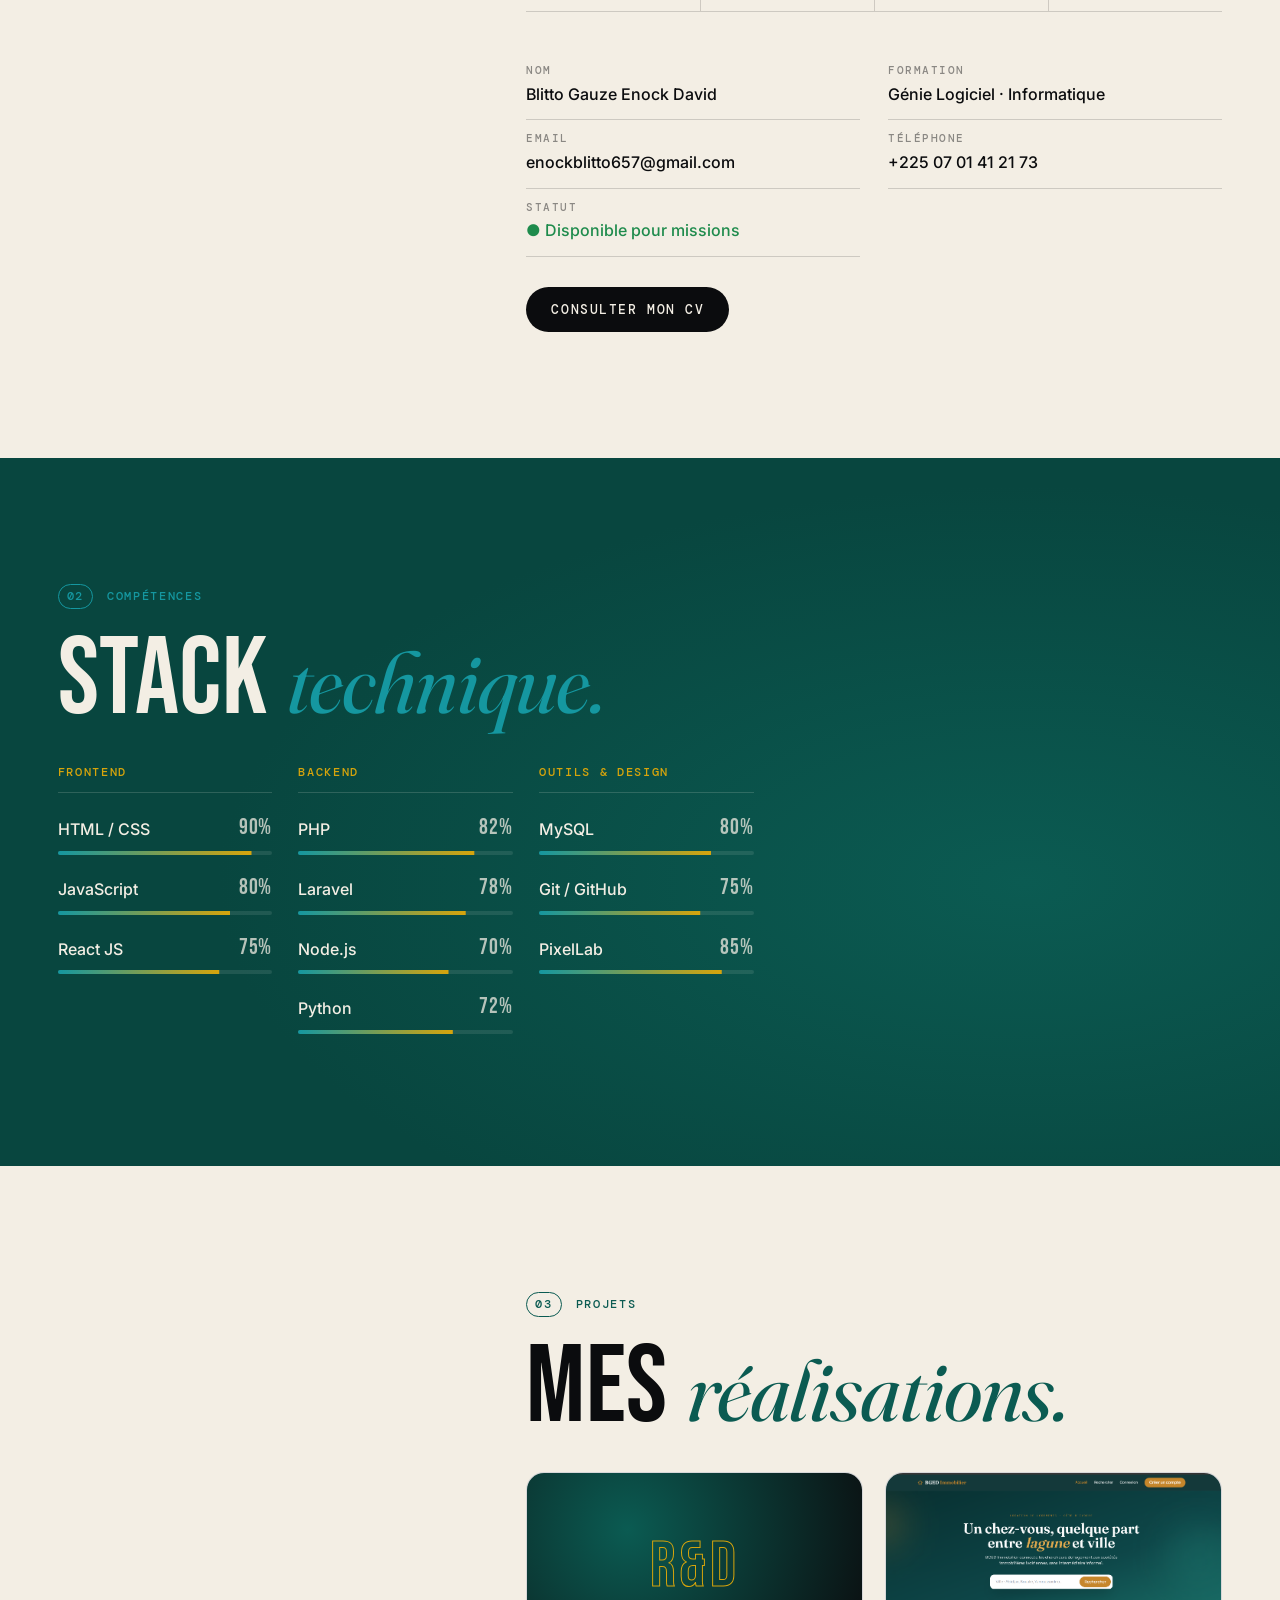
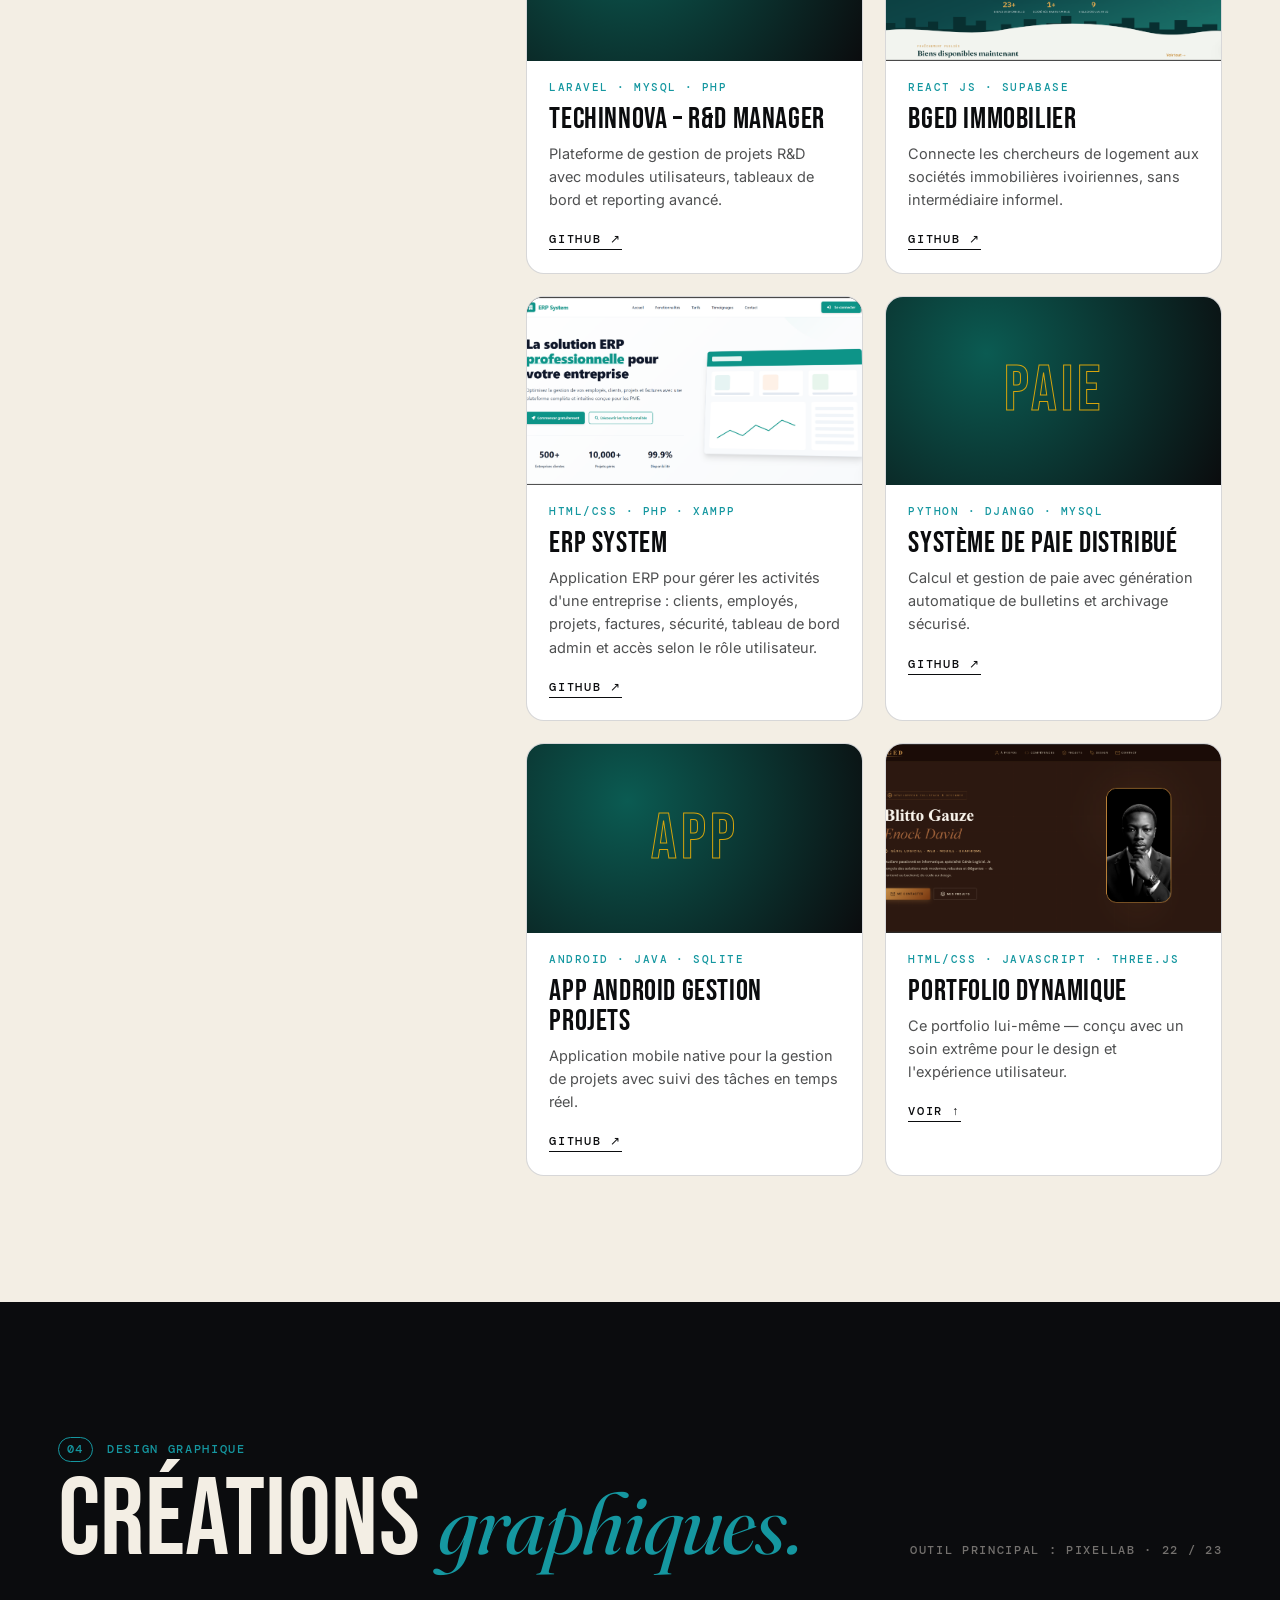
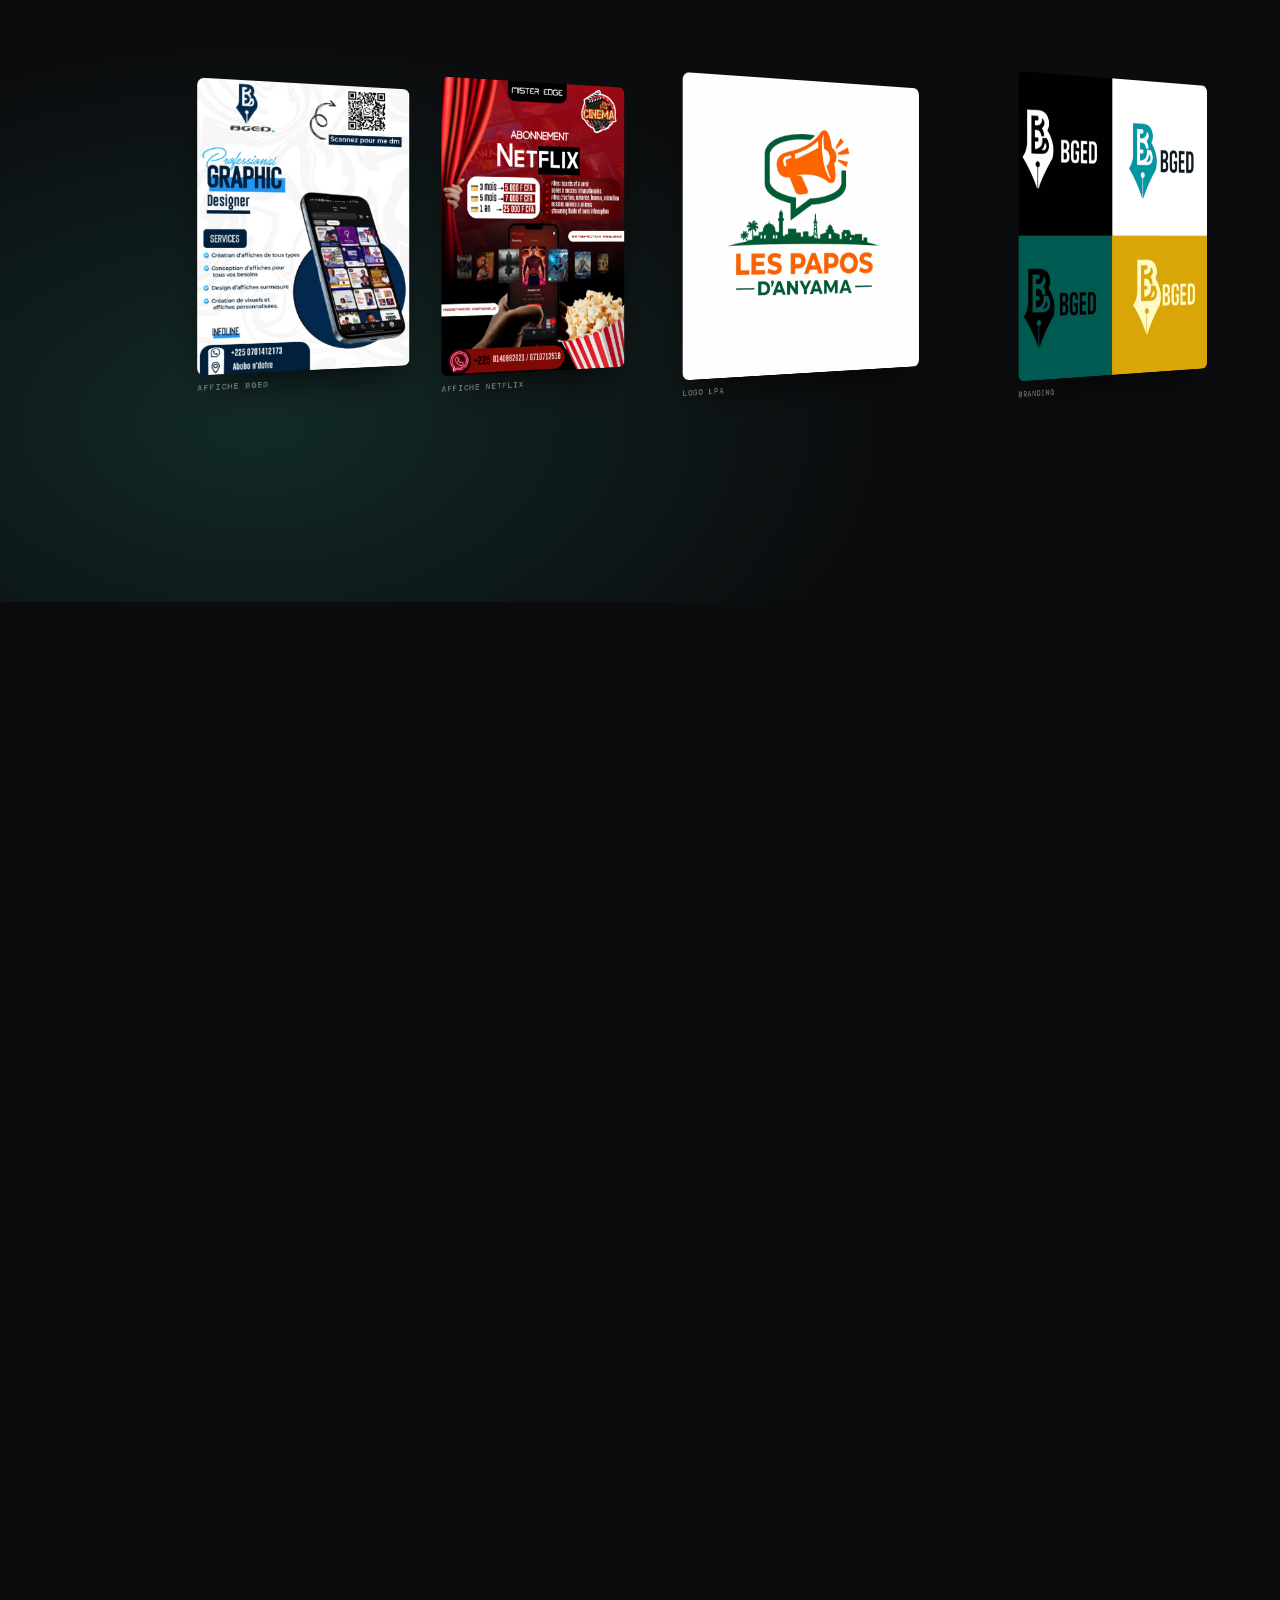
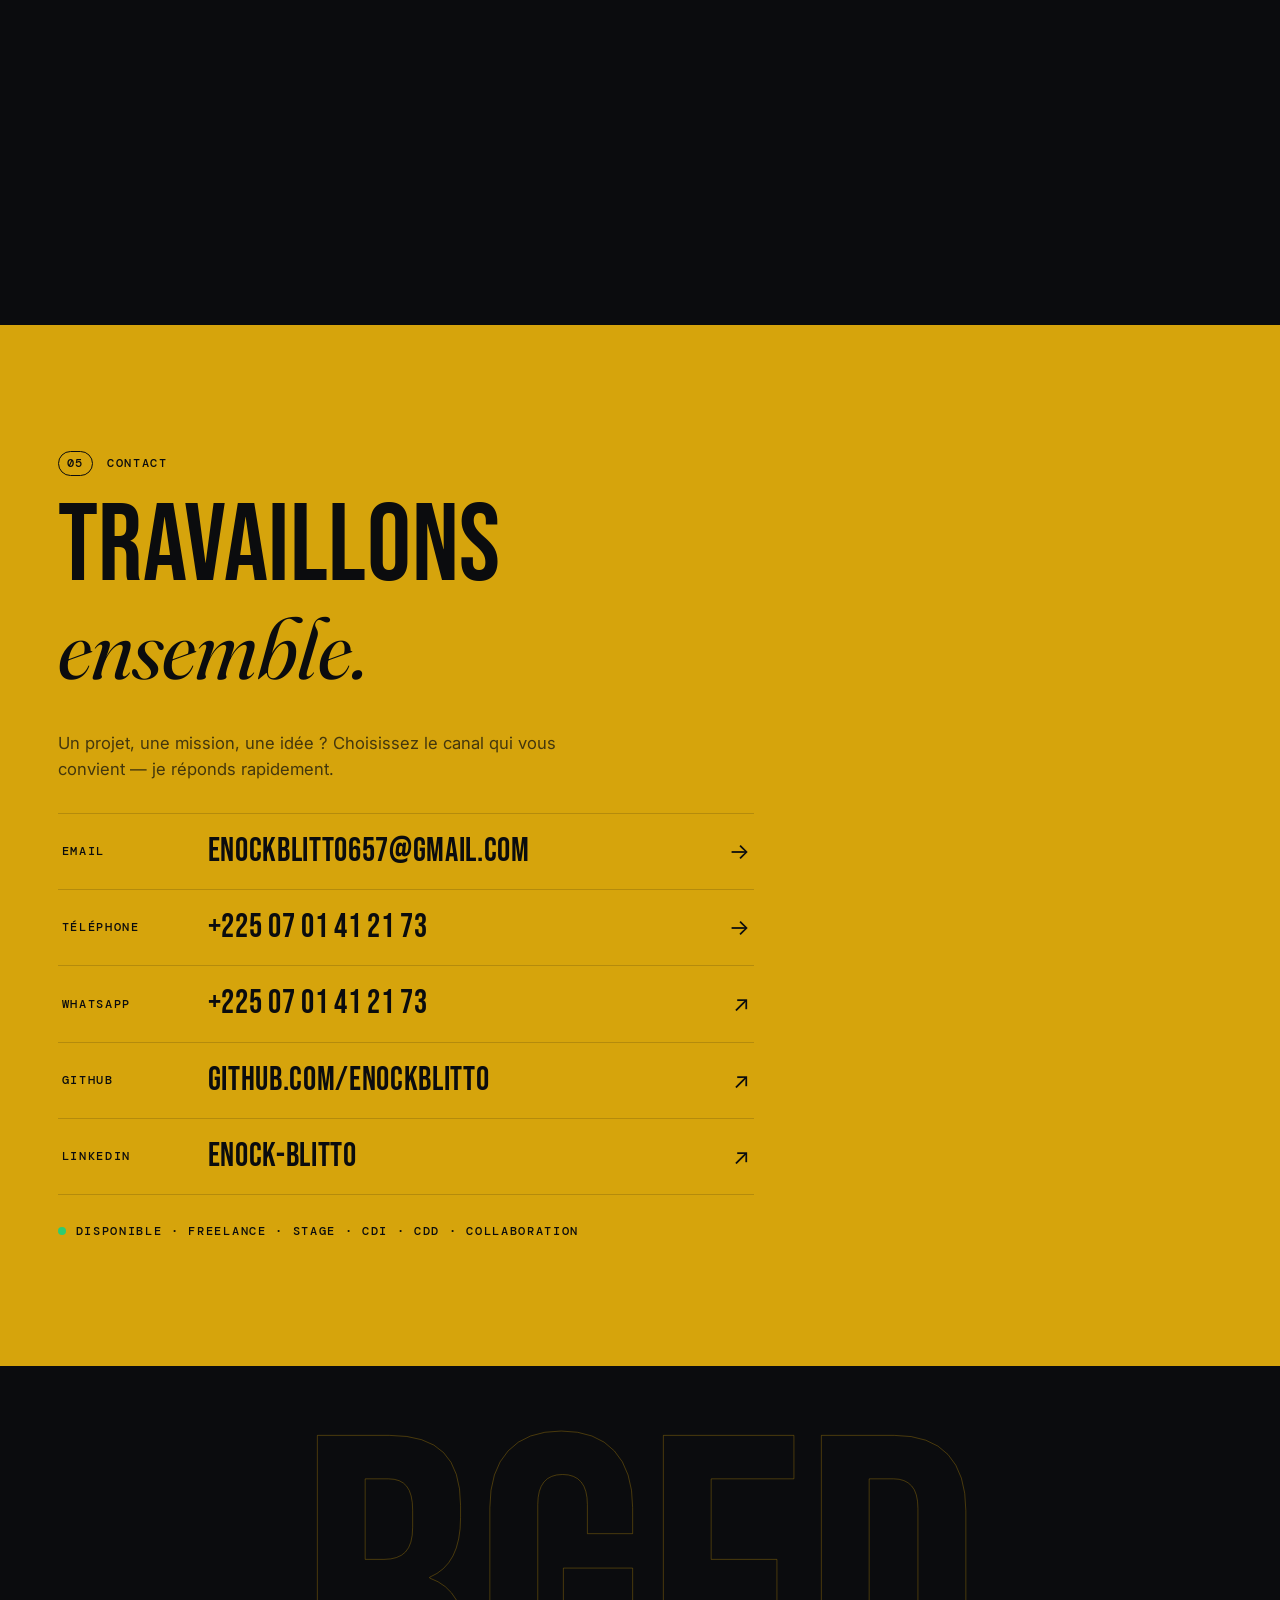
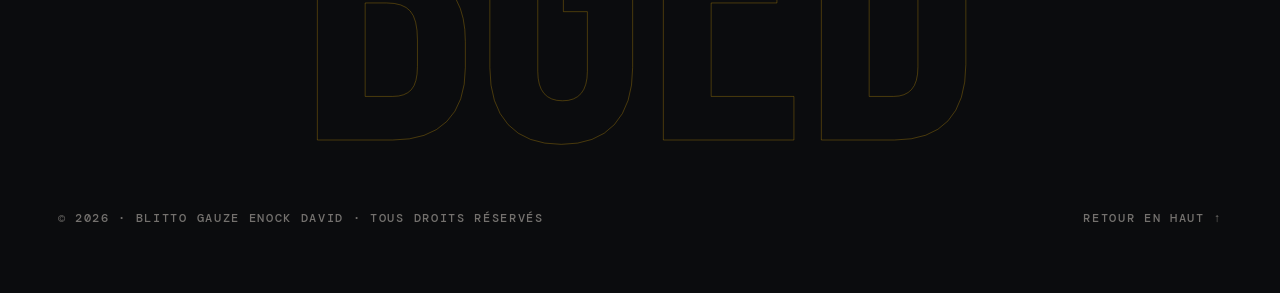
==== commit 320d6278: "Portfolio 3D : loader avec mini-personnage, lancer du logo vers le header, animations par section Co" ====
--- a/index.html
+++ b/index.html
@@ -3,1442 +3,296 @@
 <head>
 <meta charset="UTF-8">
 <meta name="viewport" content="width=device-width, initial-scale=1.0">
-<title>BGED | Portfolio</title>
-<!-- FAVICON -->
-<link rel="icon" type="image/jpeg" href="image/BGED_favicon.jpeg"  sizes="any">
-
-<!-- ═══════════ SVG SPRITE ═══════════ -->
-<svg xmlns="http://www.w3.org/2000/svg" style="display:none">
-  <symbol id="i-user"    viewBox="0 0 24 24" fill="none" stroke="currentColor" stroke-width="1.6" stroke-linecap="round" stroke-linejoin="round"><path d="M20 21v-2a4 4 0 0 0-4-4H8a4 4 0 0 0-4 4v2"/><circle cx="12" cy="7" r="4"/></symbol>
-  <symbol id="i-code"    viewBox="0 0 24 24" fill="none" stroke="currentColor" stroke-width="1.6" stroke-linecap="round" stroke-linejoin="round"><polyline points="16 18 22 12 16 6"/><polyline points="8 6 2 12 8 18"/></symbol>
-  <symbol id="i-layers"  viewBox="0 0 24 24" fill="none" stroke="currentColor" stroke-width="1.6" stroke-linecap="round" stroke-linejoin="round"><polygon points="12 2 2 7 12 12 22 7 12 2"/><polyline points="2 17 12 22 22 17"/><polyline points="2 12 12 17 22 12"/></symbol>
-  <symbol id="i-pen"     viewBox="0 0 24 24" fill="none" stroke="currentColor" stroke-width="1.6" stroke-linecap="round" stroke-linejoin="round"><path d="M12 19l7-7 3 3-7 7-3-3z"/><path d="M18 13l-1.5-7.5L2 2l3.5 14.5L13 18z"/><path d="M2 2l11.5 11.5"/></symbol>
-  <symbol id="i-mail"    viewBox="0 0 24 24" fill="none" stroke="currentColor" stroke-width="1.6" stroke-linecap="round" stroke-linejoin="round"><rect x="2" y="4" width="20" height="16" rx="2"/><polyline points="2,4 12,13 22,4"/></symbol>
-  <symbol id="i-phone"   viewBox="0 0 24 24" fill="none" stroke="currentColor" stroke-width="1.6" stroke-linecap="round" stroke-linejoin="round"><path d="M22 16.92v3a2 2 0 0 1-2.18 2 19.79 19.79 0 0 1-8.63-3.07A19.5 19.5 0 0 1 4.15 12a19.79 19.79 0 0 1-3-8.59A2 2 0 0 1 3.18 1.5h3a2 2 0 0 1 2 1.72 12.84 12.84 0 0 0 .7 2.81 2 2 0 0 1-.45 2.11L7.91 9a16 16 0 0 0 6 6l1.27-1.27a2 2 0 0 1 2.11-.45 12.84 12.84 0 0 0 2.81.7A2 2 0 0 1 22 16.92z"/></symbol>
-  <symbol id="i-chat"    viewBox="0 0 24 24" fill="none" stroke="currentColor" stroke-width="1.6" stroke-linecap="round" stroke-linejoin="round"><path d="M21 11.5a8.38 8.38 0 0 1-.9 3.8 8.5 8.5 0 0 1-7.6 4.7 8.38 8.38 0 0 1-3.8-.9L3 21l1.9-5.7a8.38 8.38 0 0 1-.9-3.8 8.5 8.5 0 0 1 4.7-7.6 8.38 8.38 0 0 1 3.8-.9h.5a8.48 8.48 0 0 1 8 8v.5z"/></symbol>
-  <symbol id="i-github"  viewBox="0 0 24 24" fill="none" stroke="currentColor" stroke-width="1.6" stroke-linecap="round" stroke-linejoin="round"><path d="M9 19c-5 1.5-5-2.5-7-3m14 6v-3.87a3.37 3.37 0 0 0-.94-2.61c3.14-.35 6.44-1.54 6.44-7A5.44 5.44 0 0 0 20 4.77 5.07 5.07 0 0 0 19.91 1S18.73.65 16 2.48a13.38 13.38 0 0 0-7 0C6.27.65 5.09 1 5.09 1A5.07 5.07 0 0 0 5 4.77a5.44 5.44 0 0 0-1.5 3.78c0 5.42 3.3 6.61 6.44 7A3.37 3.37 0 0 0 9 18.13V22"/></symbol>
-  <symbol id="i-linkedin" viewBox="0 0 24 24" fill="none" stroke="currentColor" stroke-width="1.6" stroke-linecap="round" stroke-linejoin="round"><path d="M16 8a6 6 0 0 1 6 6v7h-4v-7a2 2 0 0 0-4 0v7h-4v-7a6 6 0 0 1 6-6z"/><rect x="2" y="9" width="4" height="12"/><circle cx="4" cy="4" r="2"/></symbol>
-  <symbol id="i-send"    viewBox="0 0 24 24" fill="none" stroke="currentColor" stroke-width="1.6" stroke-linecap="round" stroke-linejoin="round"><line x1="22" y1="2" x2="11" y2="13"/><polygon points="22 2 15 22 11 13 2 9 22 2"/></symbol>
-  <symbol id="i-dl"      viewBox="0 0 24 24" fill="none" stroke="currentColor" stroke-width="1.6" stroke-linecap="round" stroke-linejoin="round"><path d="M21 15v4a2 2 0 0 1-2 2H5a2 2 0 0 1-2-2v-4"/><polyline points="7 10 12 15 17 10"/><line x1="12" y1="15" x2="12" y2="3"/></symbol>
-  <symbol id="i-monitor" viewBox="0 0 24 24" fill="none" stroke="currentColor" stroke-width="1.6" stroke-linecap="round" stroke-linejoin="round"><rect x="2" y="3" width="20" height="14" rx="2"/><line x1="8" y1="21" x2="16" y2="21"/><line x1="12" y1="17" x2="12" y2="21"/></symbol>
-  <symbol id="i-server"  viewBox="0 0 24 24" fill="none" stroke="currentColor" stroke-width="1.6" stroke-linecap="round" stroke-linejoin="round"><rect x="2" y="2" width="20" height="8" rx="2"/><rect x="2" y="14" width="20" height="8" rx="2"/><line x1="6" y1="6" x2="6.01" y2="6"/><line x1="6" y1="18" x2="6.01" y2="18"/></symbol>
-  <symbol id="i-tool"    viewBox="0 0 24 24" fill="none" stroke="currentColor" stroke-width="1.6" stroke-linecap="round" stroke-linejoin="round"><path d="M14.7 6.3a1 1 0 0 0 0 1.4l1.6 1.6a1 1 0 0 0 1.4 0l3.77-3.77a6 6 0 0 1-7.94 7.94l-6.91 6.91a2.12 2.12 0 0 1-3-3l6.91-6.91a6 6 0 0 1 7.94-7.94l-3.76 3.76z"/></symbol>
-  <symbol id="i-cpu"     viewBox="0 0 24 24" fill="none" stroke="currentColor" stroke-width="1.6" stroke-linecap="round" stroke-linejoin="round"><rect x="4" y="4" width="16" height="16" rx="2"/><rect x="9" y="9" width="6" height="6"/><line x1="9" y1="1" x2="9" y2="4"/><line x1="15" y1="1" x2="15" y2="4"/><line x1="9" y1="20" x2="9" y2="23"/><line x1="15" y1="20" x2="15" y2="23"/><line x1="20" y1="9" x2="23" y2="9"/><line x1="20" y1="14" x2="23" y2="14"/><line x1="1" y1="9" x2="4" y2="9"/><line x1="1" y1="14" x2="4" y2="14"/></symbol>
-  <symbol id="i-zap"     viewBox="0 0 24 24" fill="none" stroke="currentColor" stroke-width="1.6" stroke-linecap="round" stroke-linejoin="round"><polygon points="13 2 3 14 12 14 11 22 21 10 12 10 13 2"/></symbol>
-  <symbol id="i-globe"   viewBox="0 0 24 24" fill="none" stroke="currentColor" stroke-width="1.6" stroke-linecap="round" stroke-linejoin="round"><circle cx="12" cy="12" r="10"/><line x1="2" y1="12" x2="22" y2="12"/><path d="M12 2a15.3 15.3 0 0 1 4 10 15.3 15.3 0 0 1-4 10 15.3 15.3 0 0 1-4-10 15.3 15.3 0 0 1 4-10z"/></symbol>
-  <symbol id="i-award"   viewBox="0 0 24 24" fill="none" stroke="currentColor" stroke-width="1.6" stroke-linecap="round" stroke-linejoin="round"><circle cx="12" cy="8" r="6"/><path d="M15.477 12.89L17 22l-5-3-5 3 1.523-9.11"/></symbol>
-  <symbol id="i-star"    viewBox="0 0 24 24" fill="none" stroke="currentColor" stroke-width="1.6" stroke-linecap="round" stroke-linejoin="round"><polygon points="12 2 15.09 8.26 22 9.27 17 14.14 18.18 21.02 12 17.77 5.82 21.02 7 14.14 2 9.27 8.91 8.26 12 2"/></symbol>
-  <symbol id="i-eye"     viewBox="0 0 24 24" fill="none" stroke="currentColor" stroke-width="1.6" stroke-linecap="round" stroke-linejoin="round"><path d="M1 12s4-8 11-8 11 8 11 8-4 8-11 8-11-8-11-8z"/><circle cx="12" cy="12" r="3"/></symbol>
-  <symbol id="i-ext"     viewBox="0 0 24 24" fill="none" stroke="currentColor" stroke-width="1.6" stroke-linecap="round" stroke-linejoin="round"><path d="M18 13v6a2 2 0 0 1-2 2H5a2 2 0 0 1-2-2V8a2 2 0 0 1 2-2h6"/><polyline points="15 3 21 3 21 9"/><line x1="10" y1="14" x2="21" y2="3"/></symbol>
-  <symbol id="i-brief"   viewBox="0 0 24 24" fill="none" stroke="currentColor" stroke-width="1.6" stroke-linecap="round" stroke-linejoin="round"><rect x="2" y="7" width="20" height="14" rx="2"/><path d="M16 7V5a2 2 0 0 0-2-2h-4a2 2 0 0 0-2 2v2"/></symbol>
-  <symbol id="i-db"      viewBox="0 0 24 24" fill="none" stroke="currentColor" stroke-width="1.6" stroke-linecap="round" stroke-linejoin="round"><ellipse cx="12" cy="5" rx="9" ry="3"/><path d="M21 12c0 1.66-4 3-9 3s-9-1.34-9-3"/><path d="M3 5v14c0 1.66 4 3 9 3s9-1.34 9-3V5"/></symbol>
-  <symbol id="i-mobile"  viewBox="0 0 24 24" fill="none" stroke="currentColor" stroke-width="1.6" stroke-linecap="round" stroke-linejoin="round"><rect x="5" y="2" width="14" height="20" rx="2"/><line x1="12" y1="18" x2="12.01" y2="18"/></symbol>
-  <symbol id="i-img"     viewBox="0 0 24 24" fill="none" stroke="currentColor" stroke-width="1.6" stroke-linecap="round" stroke-linejoin="round"><rect x="3" y="3" width="18" height="18" rx="2"/><circle cx="8.5" cy="8.5" r="1.5"/><polyline points="21 15 16 10 5 21"/></symbol>
-  <symbol id="i-grid"    viewBox="0 0 24 24" fill="none" stroke="currentColor" stroke-width="1.6" stroke-linecap="round" stroke-linejoin="round"><rect x="3" y="3" width="7" height="7"/><rect x="14" y="3" width="7" height="7"/><rect x="14" y="14" width="7" height="7"/><rect x="3" y="14" width="7" height="7"/></symbol>
-</svg>
-
-<style>
-/* ══════════════════════════════════════════
-   DESIGN TOKENS
-══════════════════════════════════════════ */
-:root {
-  --c0: #1A0C06;
-  --c1: #2C1810;
-  --c2: #3D2212;
-  --c3: #5A3520;
-  --gold: #C9914A;
-  --gold2: #E8B87A;
-  --cream: #F5ECD7;
-  --cream2: #FBF6EE;
-  --green: #4ade80;
-  --wa: #25d366;
-  --fd: 'Playfair Display', serif;
-  --fb: 'DM Sans', sans-serif;
-  --fm: 'DM Mono', monospace;
-  --nav: 70px;
-  --r: 4px;
-  --ease: cubic-bezier(.4,0,.2,1);
-}
-
-/* ══════════════════════════════════════════
-   RESET
-══════════════════════════════════════════ */
-*, *::before, *::after { margin:0; padding:0; box-sizing:border-box }
-html { scroll-behavior:smooth }
-body { font-family:var(--fb); background:var(--c1); color:var(--cream); overflow-x:hidden; min-width:320px }
-a { color:inherit; text-decoration:none }
-button { font-family:var(--fb); cursor:pointer; border:none; background:none }
-ul { list-style:none }
-img { max-width:100%; display:block }
-
-/* ══════════════════════════════════════════
-   SCROLLBAR
-══════════════════════════════════════════ */
-::-webkit-scrollbar { width:5px }
-::-webkit-scrollbar-track { background:var(--c0) }
-::-webkit-scrollbar-thumb { background:var(--gold); border-radius:3px }
-
-/* ══════════════════════════════════════════
-   ICON SYSTEM
-══════════════════════════════════════════ */
-.ic { display:inline-flex; align-items:center; justify-content:center; flex-shrink:0 }
-.ic svg { display:block }
-.ic-xs svg { width:13px; height:13px }
-.ic-sm svg { width:16px; height:16px }
-.ic    svg { width:20px; height:20px }
-.ic-md svg { width:26px; height:26px }
-.ic-lg svg { width:38px; height:38px }
-.ic-xl svg { width:54px; height:54px }
-
-/* ══════════════════════════════════════════
-   ANIMATIONS
-══════════════════════════════════════════ */
-@keyframes fadeUp   { from { opacity:0; transform:translateY(28px) } to { opacity:1; transform:none } }
-@keyframes fadeRight{ from { opacity:0; transform:translateX(40px)  } to { opacity:1; transform:none } }
-@keyframes pulse    { 0%,100% { transform:scale(1);   opacity:1   }  50% { transform:scale(.7); opacity:.55 } }
-@keyframes drift    { 0%,100% { transform:translate(0,0) }  50% { transform:translate(-22px,-28px) } }
-@keyframes shimmer  { 0% { background-position:200% center } 100% { background-position:-200% center } }
-
-.reveal { opacity:0; transform:translateY(34px); transition:opacity .65s var(--ease), transform .65s var(--ease) }
-.reveal.in { opacity:1; transform:none }
-
-/* ══════════════════════════════════════════
-   CURSOR GLOW
-══════════════════════════════════════════ */
-#cglow {
-  position:fixed; pointer-events:none; z-index:0;
-  width:380px; height:380px; border-radius:50%;
-  background:radial-gradient(circle, rgba(201,145,74,.06), transparent 70%);
-  transform:translate(-50%,-50%);
-  transition:left .08s, top .08s;
-}
-
-/* ══════════════════════════════════════════
-   NAVBAR
-══════════════════════════════════════════ */
-#nav {
-  position:fixed; top:0; left:0; right:0; z-index:300;
-  height:var(--nav);
-  display:flex; align-items:center; justify-content:space-between; gap:20px;
-  padding:0 52px;
-  background:rgba(26,12,6,.94);
-  backdrop-filter:blur(22px);
-  border-bottom:1px solid rgba(201,145,74,.16);
-  transition:background .3s;
-}
-#nav.scrolled { background:rgba(10,4,2,.99) }
-
-.nav-logo {
-  font-family:var(--fd); font-size:24px; font-weight:900;
-  color:var(--gold); letter-spacing:6px; flex-shrink:0;
-  position:relative;
-}
-.nav-logo::after {
-  content:''; position:absolute; bottom:-3px; left:0;
-  width:100%; height:2px;
-  background:linear-gradient(90deg, var(--gold), transparent);
-}
-
-.nav-links {
-  display:flex; align-items:center; gap:30px;
-  flex:1; justify-content:center;
-}
-.nav-links a {
-  font-size:11px; letter-spacing:2px; text-transform:uppercase; font-weight:500;
-  color:rgba(245,236,215,.72);
-  display:flex; align-items:center; gap:6px;
-  position:relative; transition:color .25s;
-}
-.nav-links a .ic { color:var(--gold); opacity:.5; transition:opacity .25s }
-.nav-links a::after {
-  content:''; position:absolute; bottom:-5px; left:0;
-  width:0; height:1px; background:var(--gold);
-  transition:width .3s var(--ease);
-}
-.nav-links a:hover { color:var(--gold) }
-.nav-links a:hover .ic { opacity:1 }
-.nav-links a:hover::after { width:100% }
-
-/* Burger button */
-.burger {
-  display:none; flex-direction:column; justify-content:center; gap:5px;
-  width:40px; height:40px; flex-shrink:0;
-  border:1px solid rgba(201,145,74,.25); border-radius:var(--r);
-  padding:10px; transition:border-color .3s;
-}
-.burger:hover { border-color:var(--gold) }
-.burger span {
-  display:block; width:100%; height:1.5px;
-  background:var(--gold); border-radius:1px;
-  transition:all .35s var(--ease); transform-origin:center;
-}
-.burger.open span:nth-child(1) { transform:translateY(6.5px) rotate(45deg) }
-.burger.open span:nth-child(2) { opacity:0; transform:scaleX(0) }
-.burger.open span:nth-child(3) { transform:translateY(-6.5px) rotate(-45deg) }
-
-/* Mobile drawer */
-.mob-drawer {
-  position:fixed; top:var(--nav); left:0; right:0; z-index:299;
-  background:rgba(10,4,2,.97); backdrop-filter:blur(24px);
-  border-bottom:1px solid rgba(201,145,74,.18);
-  max-height:0; overflow:hidden;
-  transition:max-height .45s var(--ease);
-}
-.mob-drawer.open { max-height:580px }
-.mob-inner { padding:24px }
-
-.mob-card {
-  display:flex; align-items:center; gap:14px;
-  padding:18px; margin-bottom:16px;
-  background:rgba(61,34,18,.4);
-  border:1px solid rgba(201,145,74,.14); border-radius:var(--r);
-}
-.mob-av {
-  width:50px; height:50px; border-radius:50%; flex-shrink:0;
-  background:linear-gradient(135deg, var(--gold), #7a3810);
-  display:flex; align-items:center; justify-content:center;
-  font-family:var(--fd); font-size:16px; font-weight:900; color:var(--c0);
-  border:2px solid rgba(201,145,74,.4);
-}
-.mob-name  { font-family:var(--fd); font-size:16px; font-weight:700; color:var(--cream2) }
-.mob-role  { font-family:var(--fm); font-size:10px; letter-spacing:2px; text-transform:uppercase; color:var(--gold); margin-top:3px }
-.mob-status{ display:flex; align-items:center; gap:6px; font-size:11px; color:rgba(245,236,215,.5); margin-top:5px }
-.pulse-dot {
-  width:7px; height:7px; border-radius:50%;
-  background:var(--green); box-shadow:0 0 8px rgba(74,222,128,.7);
-  flex-shrink:0; animation:pulse 2s ease-in-out infinite;
-}
-
-.mob-nav { display:flex; flex-direction:column; gap:4px; margin-bottom:16px }
-.mob-nav a {
-  display:flex; align-items:center; gap:12px;
-  padding:13px 16px; border-radius:var(--r);
-  font-size:13px; letter-spacing:2px; text-transform:uppercase; font-weight:600;
-  color:var(--cream); border:1px solid transparent;
-  transition:all .25s;
-}
-.mob-nav a .ic { color:var(--gold) }
-.mob-nav a:hover { color:var(--gold); background:rgba(61,34,18,.5); border-color:rgba(201,145,74,.2) }
-
-.mob-cta {
-  display:flex; align-items:center; justify-content:center; gap:9px;
-  width:100%; padding:14px;
-  background:linear-gradient(135deg, var(--gold), #7a3810);
-  color:var(--c0); font-weight:700; font-size:12px; letter-spacing:2px; text-transform:uppercase;
-  border-radius:var(--r); transition:opacity .3s;
-}
-.mob-cta:hover { opacity:.88 }
-
-/* ══════════════════════════════════════════
-   BUTTONS
-══════════════════════════════════════════ */
-.btn-gold {
-  display:inline-flex; align-items:center; gap:8px;
-  padding:13px 28px;
-  background:linear-gradient(135deg, var(--gold), #7a3810);
-  color:var(--c0); font-weight:700; font-size:11px; letter-spacing:2px; text-transform:uppercase;
-  border-radius:var(--r); transition:all .3s;
-  box-shadow:0 6px 22px rgba(201,145,74,.28);
-}
-.btn-gold:hover { transform:translateY(-3px); box-shadow:0 12px 36px rgba(201,145,74,.48) }
-
-.btn-ghost {
-  display:inline-flex; align-items:center; gap:8px;
-  padding:13px 28px;
-  background:transparent; color:var(--cream);
-  font-weight:600; font-size:11px; letter-spacing:2px; text-transform:uppercase;
-  border:1px solid rgba(245,236,215,.28); border-radius:var(--r);
-  transition:all .3s;
-}
-.btn-ghost:hover { border-color:var(--gold); color:var(--gold); transform:translateY(-3px) }
-
-/* ══════════════════════════════════════════
-   SECTION HELPERS
-══════════════════════════════════════════ */
-.section-tag {
-  display:flex; align-items:center; gap:14px; margin-bottom:12px;
-}
-.section-tag span {
-  font-family:var(--fm); font-size:11px; letter-spacing:3px; text-transform:uppercase;
-  color:var(--gold); white-space:nowrap;
-}
-.section-tag::after { content:''; flex:1; height:1px; background:linear-gradient(90deg,rgba(201,145,74,.35),transparent) }
-
-.section-title {
-  font-family:var(--fd); font-weight:900; line-height:1.1;
-  font-size:clamp(28px,4vw,50px); color:var(--cream2);
-  margin-bottom:48px;
-}
-
-/* ══════════════════════════════════════════
-   HERO
-══════════════════════════════════════════ */
-#hero {
-  min-height:100vh;
-  display:grid; grid-template-columns:1fr 1fr;
-  align-items:center; gap:40px;
-  padding:calc(var(--nav) + 60px) 60px 70px;
-  position:relative; overflow:hidden;
-}
-.hero-glow {
-  position:absolute; top:8%; right:8%;
-  width:520px; height:520px; border-radius:50%;
-  background:radial-gradient(circle, rgba(201,145,74,.09), transparent 70%);
-  filter:blur(50px); pointer-events:none;
-  animation:drift 12s ease-in-out infinite;
-}
-.hero-grid {
-  position:absolute; inset:0;
-  background-image:
-    linear-gradient(rgba(201,145,74,.03) 1px, transparent 1px),
-    linear-gradient(90deg, rgba(201,145,74,.03) 1px, transparent 1px);
-  background-size:60px 60px;
-}
-
-/* Hero left */
-.hero-left { position:relative; z-index:2 }
-
-.hero-chip {
-  display:inline-flex; align-items:center; gap:8px;
-  font-family:var(--fm); font-size:11px; letter-spacing:3px; text-transform:uppercase; color:var(--gold);
-  padding:7px 14px; border:1px solid rgba(201,145,74,.3); border-radius:var(--r);
-  margin-bottom:28px; animation:fadeUp .8s both;
-}
-.hero-h1 {
-  font-family:var(--fd); font-weight:900; line-height:1.04;
-  font-size:clamp(36px,5.5vw,70px); color:var(--cream2);
-  margin-bottom:6px; animation:fadeUp .8s .1s both;
-}
-.hero-h2 {
-  font-family:var(--fd); font-weight:400; font-style:italic;
-  font-size:clamp(30px,4.5vw,62px); color:#A0623A;
-  margin-bottom:26px; animation:fadeUp .8s .2s both;
-}
-.hero-role {
-  display:flex; align-items:center; gap:10px;
-  font-size:12px; letter-spacing:3px; text-transform:uppercase; font-weight:600;
-  color:var(--gold2); margin-bottom:20px;
-  animation:fadeUp .8s .3s both;
-}
-.hero-desc {
-  font-size:15px; line-height:1.88; color:rgba(245,236,215,.7);
-  max-width:460px; margin-bottom:40px;
-  animation:fadeUp .8s .4s both;
-}
-.hero-btns { display:flex; gap:14px; flex-wrap:wrap; animation:fadeUp .8s .5s both }
-
-/* Hero right — profile card or image */
-.hero-right {
-  display:flex; justify-content:center; align-items:center;
-  position:relative; z-index:2;
-  animation:fadeRight 1s .3s both;
-}
-/* when using the old card layout the container was limited; keep the width rule for the image as well */
-.profile-card, .profile-image {
-  width: min(340px,100%);
-}
-.profile-card::before {
-  content:''; position:absolute;
-  top:18px; left:18px; right:-18px; bottom:-18px;
-  border:1px solid rgba(201,145,74,.18); border-radius:var(--r);
-}
-
-/* new image styling */
-.profile-image {
-  display: block;
-  width: 40%;              /* fill the available space */
-  height: auto;
-  max-width: 340px;
-  border-radius: 46px;       /* circular portrait */
-  border: 3px solid var(--gold);
-  object-fit: cover;
-  /* apply a subtle color filter that echoes the theme palette */
-  filter: saturate(1.1) contrast(1.05);
-  animation:fadeRight 1s .3s both;
-}
-.profile-inner {
-  background:linear-gradient(145deg, var(--c2), var(--c0));
-  border:1px solid rgba(201,145,74,.18); border-radius:var(--r);
-  padding:44px 28px;
-  display:flex; flex-direction:column; align-items:center;
-  position:relative; overflow:hidden;
-}
-.profile-wm {
-  position:absolute; top:10px; right:14px;
-  font-family:var(--fd); font-size:62px; font-weight:900;
-  color:var(--gold); opacity:.05; user-select:none; line-height:1;
-}
-.profile-circle {
-  width:104px; height:104px; border-radius:50%;
-  background:linear-gradient(135deg, var(--gold), #7a3810);
-  display:flex; align-items:center; justify-content:center;
-  color:var(--c0); margin-bottom:20px;
-  box-shadow:0 16px 50px rgba(201,145,74,.3);
-}
-.profile-name { font-family:var(--fd); font-size:20px; font-weight:700; color:var(--cream2); text-align:center; margin-bottom:4px }
-.profile-sub  { font-family:var(--fm); font-size:10px; letter-spacing:3px; text-transform:uppercase; color:var(--gold); text-align:center; margin-bottom:24px }
-.profile-badges { display:flex; flex-wrap:wrap; gap:7px; justify-content:center }
-.pbadge {
-  padding:4px 11px;
-  background:rgba(201,145,74,.07); border:1px solid rgba(201,145,74,.18); border-radius:2px;
-  font-family:var(--fm); font-size:10px; color:var(--gold2); letter-spacing:.5px;
-}
-
-/* ══════════════════════════════════════════
-   ABOUT
-══════════════════════════════════════════ */
-#about { padding:100px 60px; background:var(--c1) }
-
-.about-grid { display:grid; grid-template-columns:1fr 1.5fr; gap:64px; align-items:start }
-
-.stats-grid { display:grid; grid-template-columns:1fr 1fr; gap:14px; margin-bottom:28px }
-.stat-box {
-  padding:24px; background:rgba(61,34,18,.35);
-  border:1px solid rgba(201,145,74,.13); border-radius:var(--r); transition:all .3s;
-}
-.stat-box:hover { border-color:var(--gold); transform:translateY(-4px); background:rgba(61,34,18,.55) }
-.stat-n { font-family:var(--fd); font-size:38px; font-weight:900; color:var(--gold); line-height:1; margin-bottom:5px }
-.stat-l { font-size:10px; letter-spacing:2px; text-transform:uppercase; color:rgba(245,236,215,.55) }
-
-.info-rows { border-top:1px solid rgba(201,145,74,.1) }
-.info-row {
-  display:flex; align-items:center; gap:12px;
-  padding:12px 0; border-bottom:1px solid rgba(201,145,74,.1);
-}
-.info-row .ic { color:var(--gold); flex-shrink:0 }
-.info-key  { font-family:var(--fm); font-size:10px; letter-spacing:2px; text-transform:uppercase; color:var(--gold); min-width:80px; flex-shrink:0 }
-.info-val  { font-size:13px; color:var(--cream2); word-break:break-word }
-
-.about-text p { font-size:15px; line-height:1.9; color:rgba(245,236,215,.72); margin-bottom:18px }
-.about-text p strong { color:var(--gold) }
-
-/* ══════════════════════════════════════════
-   SKILLS
-══════════════════════════════════════════ */
-#skills { padding:100px 60px; background:rgba(61,34,18,.12) }
-
-.skills-grid { display:grid; grid-template-columns:repeat(3,1fr); gap:20px }
-
-.skill-card {
-  padding:32px; background:rgba(26,12,6,.75);
-  border:1px solid rgba(201,145,74,.13); border-radius:var(--r); transition:all .4s;
-}
-.skill-card:hover { border-color:rgba(201,145,74,.38); transform:translateY(-6px); box-shadow:0 18px 50px rgba(0,0,0,.32) }
-
-.skill-head {
-  display:flex; align-items:center; gap:12px;
-  margin-bottom:24px; padding-bottom:16px;
-  border-bottom:1px solid rgba(201,145,74,.1);
-}
-.skill-ico {
-  width:36px; height:36px; border-radius:3px;
-  background:rgba(201,145,74,.1); border:1px solid rgba(201,145,74,.18);
-  display:flex; align-items:center; justify-content:center; color:var(--gold); flex-shrink:0;
-}
-.skill-cat { font-family:var(--fm); font-size:11px; letter-spacing:3px; text-transform:uppercase; color:var(--gold) }
-
-.sitem { margin-bottom:16px }
-.sitem:last-child { margin-bottom:0 }
-.srow  { display:flex; justify-content:space-between; align-items:center; margin-bottom:7px }
-.sname { font-size:13px; color:var(--cream); font-weight:500 }
-.spct  { font-family:var(--fm); font-size:11px; color:var(--gold) }
-.sbar  { height:2px; background:rgba(201,145,74,.1); border-radius:2px; overflow:hidden }
-.sfill { height:100%; background:linear-gradient(90deg,#7a3810,var(--gold)); border-radius:2px; width:0; transition:width 1.1s var(--ease) }
-
-/* ══════════════════════════════════════════
-   PROJECTS
-══════════════════════════════════════════ */
-#projects { padding:100px 60px; background:var(--c1) }
-
-.proj-grid { display:grid; grid-template-columns:repeat(3,1fr); gap:22px }
-
-.proj-card {
-  background:rgba(61,34,18,.2); border:1px solid rgba(201,145,74,.1); border-radius:var(--r);
-  overflow:hidden; transition:all .4s; display:flex; flex-direction:column;
-}
-.proj-card:hover { border-color:var(--gold); transform:translateY(-8px); box-shadow:0 26px 70px rgba(0,0,0,.4) }
-
-.proj-thumb {
-  height:160px; display:flex; align-items:center; justify-content:center;
-  position:relative; overflow:hidden; flex-shrink:0; background:#110d0a;
-}
-.proj-thumb img {
-  width:100%; height:100%; max-width:100%; max-height:100%;
-  display:block; object-fit:contain; object-position:center;
-  background:#0f0a08; padding:10px; box-sizing:border-box;
-  border-radius:12px;
-}
-.proj-thumb .ic { color:var(--gold); opacity:.38; transition:all .35s }
-.proj-card:hover .proj-thumb .ic { opacity:.85; transform:scale(1.1) }
-
-.proj-card:nth-child(1) .proj-thumb { background:linear-gradient(145deg,#160903,#3a1c0c) }
-.proj-card:nth-child(2) .proj-thumb { background:linear-gradient(145deg,#091509,#183818) }
-.proj-card:nth-child(3) .proj-thumb { background:linear-gradient(145deg,#070b18,#10193a) }
-.proj-card:nth-child(4) .proj-thumb { background:linear-gradient(145deg,#160909,#3a1818) }
-.proj-card:nth-child(5) .proj-thumb { background:linear-gradient(145deg,#071313,#0f2e2e) }
-.proj-card:nth-child(6) .proj-thumb { background:linear-gradient(145deg,#131607,#2e3a10) }
-
-.proj-overlay {
-  position:absolute; inset:0;
-  background:rgba(10,4,2,.78);
-  display:flex; align-items:center; justify-content:center; gap:12px;
-  opacity:0; transition:opacity .3s;
-}
-.proj-card:hover .proj-overlay { opacity:1 }
-
-.ov-btn {
-  display:flex; align-items:center; gap:6px;
-  padding:9px 18px; background:var(--gold); color:var(--c0);
-  font-weight:700; font-size:10px; letter-spacing:1.5px; text-transform:uppercase;
-  border-radius:var(--r); transition:transform .2s;
-}
-.ov-btn:hover { transform:scale(1.05) }
-.ov-btn .ic { color:var(--c0) }
-
-.proj-body { padding:22px; flex:1; display:flex; flex-direction:column }
-.proj-tags { display:flex; gap:7px; flex-wrap:wrap; margin-bottom:12px }
-.ptag {
-  padding:3px 9px; background:rgba(201,145,74,.07); border:1px solid rgba(201,145,74,.18);
-  border-radius:2px; font-family:var(--fm); font-size:9px; color:var(--gold2); letter-spacing:.5px;
-}
-.proj-name { font-family:var(--fd); font-size:17px; font-weight:700; color:var(--cream2); margin-bottom:8px }
-.proj-desc { font-size:13px; line-height:1.7; color:rgba(245,236,215,.57); flex:1 }
-
-/* ══════════════════════════════════════════
-   DESIGN
-══════════════════════════════════════════ */
-#design { padding:100px 60px; background:rgba(61,34,18,.12) }
-
-.design-intro { font-size:15px; line-height:1.85; color:rgba(245,236,215,.62); max-width:580px; margin-bottom:44px }
-
-.design-grid {
-  display:grid; grid-template-columns:repeat(5, minmax(0, 1fr));
-  gap:12px;
-}
-.design-grid .span2 { grid-column:span 2 }
-
-.d-item {
-  position:relative; overflow:hidden;
-  aspect-ratio: 4 / 5;
-  min-height:180px;
-  border-radius:12px; border:1px solid rgba(201,145,74,.13);
-  cursor:pointer; background:#120d09; transition:all .4s;
-  box-shadow:0 12px 34px rgba(0,0,0,.18);
-}
-.d-item::after {
-  content:''; position:absolute; inset:0;
-  background:linear-gradient(180deg, rgba(5,4,3,0) 35%, rgba(11,7,4,0.85) 100%);
-}
-.d-item:hover { border-color:var(--gold); box-shadow:0 16px 50px rgba(0,0,0,.45); transform:translateY(-4px) }
-.d-item.is-hidden { display:none !important; }
-.d-visual {
-  position:absolute; inset:0; display:flex; align-items:center; justify-content:center;
-  background:#0d0907;
-}
-.d-visual img {
-  width:100%; height:100%; max-width:100%; max-height:100%;
-  display:block; object-fit:contain; object-position:center;
-  background:#0d0907; filter:saturate(.95) contrast(1.04);
-  box-sizing:border-box;
-  transition:transform .45s ease, filter .45s ease;
-}
-.d-item:hover .d-visual img {
-  transform:scale(1.04);
-  filter:saturate(1.08) contrast(1.08);
-}
-.d-label {
-  position:absolute; left:16px; right:16px; bottom:12px;
-  z-index:1; font-family:var(--fm); font-size:10px; letter-spacing:2px; text-transform:uppercase;
-  color:var(--cream2); background:rgba(8,5,3,.26); border:1px solid rgba(201,145,74,.18);
-  border-radius:999px; padding:8px 10px; text-align:center;
-  backdrop-filter:blur(3px);
-}
-.design-toggle {
-  margin-top:24px; border:1px solid rgba(201,145,74,.22); border-radius:999px;
-  background:rgba(201,145,74,.06); color:var(--gold); padding:12px 22px;
-  font-family:var(--fm); font-size:11px; letter-spacing:2px; text-transform:uppercase;
-  transition:all .25s ease; cursor:pointer;
-}
-.design-toggle:hover {
-  background:rgba(201,145,74,.12); border-color:var(--gold); transform:translateY(-2px);
-}
-.design-modal {
-  position:fixed; inset:0; z-index:2000; display:none; align-items:center; justify-content:center;
-  background:rgba(8, 5, 3, 0.88); padding:32px;
-}
-.design-modal.show {
-  display:flex;
-}
-.design-modal-frame {
-  position:relative; max-width:min(92vw, 920px); width:100%; max-height:90vh;
-  display:flex; align-items:center; justify-content:center; background:rgba(21, 14, 10, 0.8);
-  border:1px solid rgba(201,145,74,.24); border-radius:18px; padding:18px; box-shadow:0 24px 80px rgba(0,0,0,.45);
-}
-.design-modal-img {
-  width:100%; max-width:100%; max-height:80vh; object-fit:contain; display:block;
-  border-radius:12px; background:#120d09; box-sizing:border-box;
-}
-.design-modal-close {
-  position:absolute; top:14px; right:14px; width:38px; height:38px; border-radius:50%;
-  background:rgba(201,145,74,.14); border:1px solid rgba(201,145,74,.26); color:var(--cream2);
-  font-size:28px; line-height:1; display:flex; align-items:center; justify-content:center; cursor:pointer;
-}
-.design-modal-label {
-  position:absolute; left:18px; bottom:18px; right:18px; text-align:center; color:var(--cream2);
-  background:rgba(8,5,3,.45); border:1px solid rgba(201,145,74,.18); border-radius:999px;
-  font-family:var(--fm); font-size:10px; letter-spacing:2px; text-transform:uppercase; padding:10px 14px;
-}
-
-/* ══════════════════════════════════════════
-   CONTACT — sans formulaire
-══════════════════════════════════════════ */
-#contact { padding:100px 60px; background:var(--c1) }
-
-.contact-intro { font-size:15px; line-height:1.85; color:rgba(245,236,215,.62); max-width:580px; margin-bottom:40px }
-
-/* Big email CTA */
-.cta-email {
-  position:relative; overflow:hidden;
-  background:linear-gradient(135deg, var(--c2), var(--c0));
-  border:1px solid rgba(201,145,74,.25); border-radius:8px;
-  padding:50px 52px; margin-bottom:30px;
-}
-.cta-email-glow {
-  position:absolute; top:-80px; right:-80px;
-  width:360px; height:360px; border-radius:50%;
-  background:radial-gradient(circle, rgba(201,145,74,.13), transparent 70%);
-  filter:blur(50px); pointer-events:none;
-}
-.cta-email-inner {
-  position:relative; z-index:1;
-  display:flex; align-items:center; gap:32px; flex-wrap:wrap;
-}
-.cta-email-ico {
-  width:76px; height:76px; border-radius:50%; flex-shrink:0;
-  background:linear-gradient(135deg, var(--gold), #7a3810);
-  display:flex; align-items:center; justify-content:center;
-  color:var(--c0); box-shadow:0 14px 44px rgba(201,145,74,.36);
-}
-.cta-email-body { flex:1; min-width:200px }
-.cta-email-tag  { font-family:var(--fm); font-size:11px; letter-spacing:2.5px; text-transform:uppercase; color:var(--gold); margin-bottom:8px }
-.cta-email-addr {
-  font-family:var(--fd); font-weight:700;
-  font-size:clamp(16px,2.5vw,24px); color:var(--cream2);
-  background:linear-gradient(90deg,var(--cream2),var(--gold2),var(--cream2));
-  background-size:200% auto; -webkit-background-clip:text; -webkit-text-fill-color:transparent;
-  animation:shimmer 4s linear infinite;
-}
-.cta-email-btn {
-  display:flex; align-items:center; gap:9px; flex-shrink:0;
-  padding:15px 30px;
-  background:linear-gradient(135deg, var(--gold), #7a3810);
-  color:var(--c0); font-weight:700; font-size:12px; letter-spacing:2px; text-transform:uppercase;
-  border-radius:var(--r); transition:all .3s;
-  box-shadow:0 6px 24px rgba(201,145,74,.32); white-space:nowrap;
-}
-.cta-email-btn:hover { transform:translateY(-3px); box-shadow:0 14px 40px rgba(201,145,74,.52) }
-.cta-email-btn .ic { color:var(--c0) }
-
-/* Contact cards */
-.clinks-grid { display:grid; grid-template-columns:repeat(4,1fr); gap:14px; margin-bottom:28px }
-
-.ccard {
-  display:flex; flex-direction:column; align-items:flex-start;
-  padding:26px 22px;
-  background:rgba(61,34,18,.28); border:1px solid rgba(201,145,74,.12); border-radius:var(--r);
-  transition:all .35s; position:relative; overflow:hidden;
-}
-.ccard::before {
-  content:''; position:absolute; inset:0;
-  background:linear-gradient(145deg, rgba(201,145,74,.06), transparent);
-  opacity:0; transition:opacity .35s;
-}
-.ccard:hover { border-color:var(--gold); transform:translateY(-6px); box-shadow:0 18px 52px rgba(0,0,0,.36) }
-.ccard:hover::before { opacity:1 }
-
-.ccard-ico {
-  width:46px; height:46px; border-radius:var(--r); margin-bottom:16px;
-  background:rgba(201,145,74,.1); border:1px solid rgba(201,145,74,.18);
-  display:flex; align-items:center; justify-content:center; color:var(--gold);
-  transition:all .3s;
-}
-.ccard:hover .ccard-ico { background:rgba(201,145,74,.22); border-color:var(--gold); transform:scale(1.08) }
-
-.ccard-label { font-family:var(--fm); font-size:10px; letter-spacing:2px; text-transform:uppercase; color:var(--gold); margin-bottom:5px }
-.ccard-val   { font-size:13px; color:var(--cream2); font-weight:500; word-break:break-word; line-height:1.4 }
-
-.ccard-arrow {
-  position:absolute; top:18px; right:18px;
-  color:rgba(201,145,74,.28); transition:all .3s;
-}
-.ccard:hover .ccard-arrow { color:var(--gold); transform:translate(3px,-3px) }
-
-/* WhatsApp card variant */
-.ccard-wa .ccard-ico  { background:rgba(37,211,102,.1); border-color:rgba(37,211,102,.25); color:var(--wa) }
-.ccard-wa .ccard-label{ color:var(--wa) }
-.ccard-wa .ccard-arrow{ color:rgba(37,211,102,.28) }
-.ccard-wa:hover { border-color:var(--wa) }
-.ccard-wa:hover .ccard-ico   { background:rgba(37,211,102,.2); border-color:var(--wa) }
-.ccard-wa:hover .ccard-arrow { color:var(--wa) }
-
-/* Availability banner */
-.avail-banner {
-  display:flex; align-items:center; justify-content:space-between; gap:20px; flex-wrap:wrap;
-  padding:30px 38px;
-  background:rgba(61,34,18,.35); border:1px solid rgba(201,145,74,.2); border-radius:var(--r);
-  position:relative; overflow:hidden;
-}
-.avail-banner::before {
-  content:''; position:absolute; left:0; top:0; bottom:0; width:4px;
-  background:linear-gradient(180deg, var(--gold), #7a3810); border-radius:2px 0 0 2px;
-}
-.avail-left  { display:flex; align-items:center; gap:16px }
-.avail-dot   {
-  width:13px; height:13px; border-radius:50%; flex-shrink:0;
-  background:var(--green); box-shadow:0 0 14px rgba(74,222,128,.7);
-  animation:pulse 2s ease-in-out infinite;
-}
-.avail-title { font-family:var(--fd); font-size:18px; font-weight:700; color:var(--cream2); margin-bottom:3px }
-.avail-sub   { font-size:12px; color:rgba(245,236,215,.5); letter-spacing:.8px }
-.avail-btn   { white-space:nowrap; flex-shrink:0 }
-
-/* ══════════════════════════════════════════
-   FOOTER
-══════════════════════════════════════════ */
-footer {
-  padding:28px 60px;
-  background:var(--c2); border-top:1px solid rgba(201,145,74,.18);
-  display:flex; align-items:center; justify-content:space-between; gap:20px; flex-wrap:wrap;
-}
-.f-logo    { font-family:var(--fd); font-size:22px; font-weight:900; color:var(--gold); letter-spacing:6px }
-.f-copy    { font-family:var(--fm); font-size:11px; color:rgba(245,236,215,.4) }
-.f-socials { display:flex; gap:10px }
-.f-soc {
-  width:38px; height:38px; border-radius:var(--r);
-  border:1px solid rgba(201,145,74,.18);
-  display:flex; align-items:center; justify-content:center; color:var(--gold);
-  transition:all .3s;
-}
-.f-soc:hover { border-color:var(--gold); background:rgba(201,145,74,.1); transform:translateY(-3px) }
-
-/* ══════════════════════════════════════════
-   RESPONSIVE — Tablette (≤ 1024px)
-══════════════════════════════════════════ */
-@media (max-width:1024px) {
-  #nav { padding:0 24px }
-  .nav-links { display:none }
-  .burger { display:flex }
-
-  /* allow hero to grow taller on smaller screens instead of clipping */
-  #hero { grid-template-columns:1fr; padding:calc(var(--nav)+50px) 32px 64px; gap:0; min-height:auto; overflow:visible }
-  .hero-left { text-align:center; padding:20px 24px 0; }
-  /* keep the profile image on tablet and adjust its size */
-  .hero-right { display:flex; justify-content:center; margin-top:32px }
-  .profile-image { max-width:240px; }
-
-  #about   { padding:80px 32px }
-  #skills  { padding:80px 32px }
-  #projects{ padding:80px 32px }
-  #design  { padding:80px 32px }
-  #contact { padding:80px 32px }
-  footer   { padding:24px 32px }
-
-  .about-grid   { grid-template-columns:1fr; gap:48px }
-  .stats-grid   { grid-template-columns:repeat(4,1fr) }
-  .skills-grid  { grid-template-columns:1fr 1fr }
-  .proj-grid    { grid-template-columns:1fr 1fr }
-
-  .design-grid  { grid-template-columns:repeat(3, minmax(0, 1fr)) }
-  .design-grid .span2 { grid-column:span 1 }
-
-  .clinks-grid  { grid-template-columns:1fr 1fr }
-  .cta-email    { padding:32px 28px }
-  .avail-banner { padding:24px 28px }
-}
-
-/* ══════════════════════════════════════════
-   RESPONSIVE — Mobile (≤ 640px)
-══════════════════════════════════════════ */
-@media (max-width:640px) {
-  #nav { padding:0 16px }
-  .nav-logo { font-size:20px; letter-spacing:4px }
-
-  /* hero should expand and let content flow vertically on very small screens */
-  #hero { padding:calc(var(--nav)+36px) 20px 52px; min-height:auto; overflow:visible }
-  .hero-left { text-align:center; padding:24px 16px 0; }
-  .hero-h1  { font-size:clamp(30px,9vw,48px) }
-  .hero-h2  { font-size:clamp(24px,7vw,40px) }
-  .hero-desc{ font-size:14px }
-  .hero-btns{ flex-direction:column }
-  .btn-gold, .btn-ghost { width:100%; justify-content:center }
-  /* ensure image remains on mobile and scales smaller */
-  .hero-right { display:flex; justify-content:center; margin-top:24px }
-  .profile-image { max-width:180px; }
-
-  #about   { padding:64px 20px }
-  #skills  { padding:64px 20px }
-  #projects{ padding:64px 20px }
-  #design  { padding:64px 20px }
-  #contact { padding:64px 20px }
-  footer   { flex-direction:column; text-align:center; padding:24px 20px; gap:14px }
-  .f-socials{ justify-content:center }
-
-  .stats-grid   { grid-template-columns:1fr 1fr }
-  .skills-grid  { grid-template-columns:1fr }
-  .proj-grid    { grid-template-columns:1fr }
-
-  .design-grid  { grid-template-columns:repeat(2, minmax(0, 1fr)); }
-  .design-grid .span2 { grid-column:span 2 }
-
-  .clinks-grid  { grid-template-columns:1fr 1fr }
-  .cta-email    { padding:24px 20px }
-  .cta-email-inner { flex-direction:column; align-items:flex-start; gap:20px }
-  .cta-email-btn{ width:100%; justify-content:center }
-
-  .avail-banner { flex-direction:column; align-items:flex-start; padding:22px 20px }
-  .avail-btn    { width:100%; justify-content:center }
-
-  .section-title{ margin-bottom:32px }
-}
-
-@media (max-width:400px) {
-  .clinks-grid { grid-template-columns:1fr }
-}
-</style>
+<title>BGED · Blitto Gauze Enock David — Développeur Fullstack &amp; Designer</title>
+<meta name="description" content="Portfolio 3D de Blitto Gauze Enock David (BGED) : développeur fullstack et designer graphique, Génie Logiciel, Côte d'Ivoire.">
+<meta name="theme-color" content="#0b0c0e">
+<link rel="icon" type="image/jpeg" href="image/BGED_favicon.jpeg" sizes="any">
+<link rel="preconnect" href="https://fonts.googleapis.com">
+<link rel="preconnect" href="https://fonts.gstatic.com" crossorigin>
+<link href="https://fonts.googleapis.com/css2?family=Bebas+Neue&family=DM+Mono:wght@400;500&family=Fraunces:ital,opsz,wght@1,9..144,400;1,9..144,600&family=Inter:wght@400;500;600&display=swap" rel="stylesheet">
+<link rel="stylesheet" href="css/style.css">
+<link rel="preload" href="assets/head.png" as="image" crossorigin="anonymous">
+<script>
+(function(){var d=document.documentElement;d.classList.add('js');
+if(matchMedia('(prefers-reduced-motion: reduce)').matches&&!/[?&]motion=1/.test(location.search))d.classList.add('rm');
+window.__bgedFallback=setTimeout(function(){d.classList.add('no3d','ready','landed');},15000);})();
+</script>
+<script nomodule>document.documentElement.classList.add('no3d','ready','landed');</script>
+<script type="importmap">
+{ "imports": { "three": "./vendor/three/three.module.min.js" } }
+</script>
 </head>
 <body>
 
-<!-- Cursor glow -->
-<div id="cglow"></div>
-
-<!-- ══════════════════════════════════════════
-     NAVBAR
-══════════════════════════════════════════ -->
-<nav id="nav">
-  <a href="#hero" class="nav-logo">BGED</a>
-
-  <ul class="nav-links">
-    <li><a href="#about">  <span class="ic ic-sm"><svg><use href="#i-user"/></svg></span>À Propos</a></li>
-    <li><a href="#skills"> <span class="ic ic-sm"><svg><use href="#i-code"/></svg></span>Compétences</a></li>
-    <li><a href="#projects"><span class="ic ic-sm"><svg><use href="#i-layers"/></svg></span>Projets</a></li>
-    <li><a href="#design"> <span class="ic ic-sm"><svg><use href="#i-pen"/></svg></span>Design</a></li>
-    <li><a href="#contact"><span class="ic ic-sm"><svg><use href="#i-mail"/></svg></span>Contact</a></li>
-  </ul>
-
-  <button class="burger" id="burger" aria-label="Menu">
-    <span></span><span></span><span></span>
-  </button>
-</nav>
-
-<!-- Mobile drawer -->
-<div class="mob-drawer" id="drawer">
-  <div class="mob-inner">
-    <div class="mob-card">
-      <div class="mob-av">ED</div>
-      <div>
-        <div class="mob-name">Enock David</div>
-        <div class="mob-role">Développeur Fullstack</div>
-        <div class="mob-status"><span class="pulse-dot"></span>Disponible pour missions</div>
-      </div>
-    </div>
-
-    <ul class="mob-nav">
-      <li><a href="#about"   class="mlnk"><span class="ic ic-sm"><svg><use href="#i-user"/></svg></span>À Propos</a></li>
-      <li><a href="#skills"  class="mlnk"><span class="ic ic-sm"><svg><use href="#i-code"/></svg></span>Compétences</a></li>
-      <li><a href="#projects"class="mlnk"><span class="ic ic-sm"><svg><use href="#i-layers"/></svg></span>Projets</a></li>
-      <li><a href="#design"  class="mlnk"><span class="ic ic-sm"><svg><use href="#i-pen"/></svg></span>Design</a></li>
-      <li><a href="#contact" class="mlnk"><span class="ic ic-sm"><svg><use href="#i-mail"/></svg></span>Contact</a></li>
+<!-- ═══ CHARGEMENT ═════════════════════════════════════════════════════ -->
+<div class="loader" id="loader" aria-live="polite">
+  <div class="loader__grid" aria-hidden="true"></div>
+  <p class="loader__word" aria-hidden="true">BGED</p>
+  <div class="loader__ui">
+    <p class="lab loader__top"><span>Portfolio</span><span>Génie Logiciel · Design</span></p>
+    <div class="loader__bottom">
+      <p class="loader__pct"><span id="pct">0</span><sup>%</sup></p>
+      <div class="loader__meta">
+        <p class="lab" id="loadMsg">Préparation de l'atelier…</p>
+        <div class="loader__bar"><i id="bar"></i></div>
+        <button class="lab loader__skip" id="skip" type="button">Entrer →</button>
+      </div>
+    </div>
+  </div>
+</div>
+
+<canvas id="stage" aria-hidden="true"></canvas>
+<p class="bubble" id="bubble" aria-hidden="true"></p>
+
+<!-- ═══ HEADER ═════════════════════════════════════════════════════════ -->
+<header class="nav" id="nav">
+  <a class="brand" href="#accueil" aria-label="BGED, retour à l'accueil">
+    <span class="brand__slot" id="logoSlot"><i class="mark"></i></span>
+    <span class="brand__txt"><b>BGED</b><span class="lab">Enock David</span></span>
+  </a>
+  <nav aria-label="Principale">
+    <ul>
+      <li><a class="lab" href="#apropos"><b>01</b> À propos</a></li>
+      <li><a class="lab" href="#competences"><b>02</b> Compétences</a></li>
+      <li><a class="lab" href="#projets"><b>03</b> Projets</a></li>
+      <li><a class="lab" href="#design"><b>04</b> Design</a></li>
+      <li><a class="lab" href="#contact"><b>05</b> Contact</a></li>
     </ul>
-
-    <a href="mailto:enockblitto657@gmail.com?subject=Contact%20-%20Portfolio%20BGED" class="mob-cta mlnk">
-      <span class="ic ic-sm"><svg><use href="#i-mail"/></svg></span>
-      Envoyer un email
-    </a>
-  </div>
+  </nav>
+  <p class="status lab"><i></i>Disponible pour missions</p>
+  <button class="burger" id="burger" type="button" aria-label="Menu" aria-expanded="false"><span></span><span></span></button>
+</header>
+<div class="mnav" id="mnav">
+  <a href="#apropos"><b>01</b> À propos</a>
+  <a href="#competences"><b>02</b> Compétences</a>
+  <a href="#projets"><b>03</b> Projets</a>
+  <a href="#design"><b>04</b> Design</a>
+  <a href="#contact"><b>05</b> Contact</a>
 </div>
 
-<!-- ══════════════════════════════════════════
-     HERO
-══════════════════════════════════════════ -->
-<section id="hero">
-  <div class="hero-glow"></div>
-  <div class="hero-grid"></div>
-
-  <div class="hero-left">
-    <div class="hero-chip">
-      <span class="ic ic-sm"><svg><use href="#i-cpu"/></svg></span>
-      Développeur Fullstack &amp; Designer
-    </div>
-    <h1 class="hero-h1">Blitto Gauze</h1>
-    <h2 class="hero-h2">Enock David</h2>
-    <p class="hero-role">
-      <span class="ic ic-sm"><svg><use href="#i-zap"/></svg></span>
-      Génie Logiciel · Web · Mobile · Graphisme
-    </p>
-    <p class="hero-desc">
-      Étudiant passionné en informatique, spécialité Génie Logiciel. Je conçois des solutions web modernes, robustes et élégantes — du frontend au backend, du code au design.
-    </p>
-    <div class="hero-btns">
-      <a href="mailto:enockblitto657@gmail.com?subject=Contact%20-%20Portfolio%20BGED&body=Bonjour%20Enock%2C%0A%0AJe%20vous%20contacte%20depuis%20votre%20portfolio.%0A%0A" class="btn-gold">
-        <span class="ic ic-sm"><svg><use href="#i-mail"/></svg></span>
-        Me Contacter
-      </a>
-      <a href="#projects" class="btn-ghost">
-        <span class="ic ic-sm"><svg><use href="#i-layers"/></svg></span>
-        Mes Projets
-      </a>
-    </div>
-  </div>
-
-  <div class="hero-right">
-    <img src="image/enock_BLITTO.jpeg" alt="Enock David" class="profile-image" />
-  </div>
-</section>
-
-<!-- ══════════════════════════════════════════
-     ABOUT
-══════════════════════════════════════════ -->
-<section id="about">
-  <div class="section-tag reveal"><span>01 · À Propos</span></div>
-  <h2 class="section-title reveal">Qui suis-je ?</h2>
-
-  <div class="about-grid">
-    <div class="reveal">
-      <div class="stats-grid">
-        <div class="stat-box"><div class="stat-n">5+</div><div class="stat-l">Projets réalisés</div></div>
-        <div class="stat-box"><div class="stat-n">8+</div><div class="stat-l">Technologies</div></div>
-        <div class="stat-box"><div class="stat-n">2</div> <div class="stat-l">Années études</div></div>
-        <div class="stat-box"><div class="stat-n">100%</div><div class="stat-l">Passion</div></div>
-      </div>
-      <div class="info-rows">
-        <div class="info-row">
-          <span class="ic ic-sm"><svg><use href="#i-user"/></svg></span>
-          <span class="info-key">Nom</span>
-          <span class="info-val">Blitto Gauze Enock David</span>
+<main id="main">
+<!-- ═══ ACCUEIL ════════════════════════════════════════════════════════ -->
+<section class="hero dark" id="accueil" data-ground="dark" data-act="idle" data-side="right" data-say="Salut ! Bienvenue chez moi.">
+  <p class="hero__word" aria-hidden="true"><span>B</span><span>G</span><span>E</span><span>D</span></p>
+  <div class="hero__copy">
+    <p class="eyebrow lab rise">Développeur Fullstack &amp; Designer · Côte d'Ivoire</p>
+    <h1><span class="line"><span>Blitto Gauze</span></span><span class="line"><span><em>Enock David</em></span></span></h1>
+    <p class="hero__lede rise">Étudiant passionné en informatique, spécialité Génie Logiciel. Je conçois des solutions web modernes, robustes et élégantes — du frontend au backend, du code au design.</p>
+    <div class="hero__cta rise">
+      <a class="btn btn--gold" href="#contact">Me contacter</a>
+      <a class="btn btn--ghost" href="#projets">Mes projets <svg viewBox="0 0 24 10" aria-hidden="true"><path d="M0 5h22M17 1l5 4-5 4" fill="none" stroke="currentColor" stroke-width="1.4"/></svg></a>
+    </div>
+  </div>
+  <div class="hero__meta lab">
+    <span class="rise">Génie Logiciel · Web · Mobile · Graphisme</span>
+    <span class="rise">Défiler ↓</span>
+  </div>
+  <img class="hero__photo" src="image/enock_BLITTO.jpeg" alt="Portrait de Blitto Gauze Enock David">
+</section>
+
+<!-- ═══ 01 À PROPOS ════════════════════════════════════════════════════ -->
+<section class="about paper" id="apropos" data-ground="paper" data-act="wave" data-side="left" data-say="Moi c'est Enock, enchanté !">
+  <div class="wrap split split--r">
+    <div class="split__stage" aria-hidden="true"></div>
+    <div>
+      <p class="eyebrow lab reveal"><b>01</b> À propos</p>
+      <h2 class="reveal">Qui <em>suis-je ?</em></h2>
+      <div class="about__text reveal">
+        <p>Je m'appelle <strong>Blitto Gauze Enock David</strong>, étudiant en informatique option Génie Logiciel. Ma passion pour le développement logiciel m'a conduit à maîtriser un large spectre technologique, du web au design graphique.</p>
+        <p>Côté <strong>développement web</strong>, je maîtrise le frontend avec HTML, CSS, JavaScript et React JS, ainsi que le backend avec PHP, Laravel, Node.js et Python. Cette polyvalence me permet de concevoir des applications fullstack complètes, performantes et maintenables.</p>
+        <p>Au-delà du code, je m'exprime à travers le <strong>design graphique</strong> — logos, mockups et identités visuelles créés via PixelLab. <em>Créer, c'est ce qui me définit.</em></p>
+      </div>
+      <ul class="stats reveal">
+        <li><b data-count="5">0</b><sup>+</sup><span class="lab">Projets réalisés</span></li>
+        <li><b data-count="8">0</b><sup>+</sup><span class="lab">Technologies</span></li>
+        <li><b data-count="2">0</b><span class="lab">Années d'études</span></li>
+        <li><b data-count="100">0</b><sup>%</sup><span class="lab">Passion</span></li>
+      </ul>
+      <dl class="facts reveal">
+        <div><dt class="lab">Nom</dt><dd>Blitto Gauze Enock David</dd></div>
+        <div><dt class="lab">Formation</dt><dd>Génie Logiciel · Informatique</dd></div>
+        <div><dt class="lab">Email</dt><dd><a href="mailto:enockblitto657@gmail.com">enockblitto657@gmail.com</a></dd></div>
+        <div><dt class="lab">Téléphone</dt><dd><a href="tel:+2250701412173">+225 07 01 41 21 73</a></dd></div>
+        <div><dt class="lab">Statut</dt><dd class="ok">● Disponible pour missions</dd></div>
+      </dl>
+      <a class="btn btn--dark reveal" href="BGED_CV.html">Consulter mon CV</a>
+    </div>
+  </div>
+</section>
+
+<!-- ═══ 02 COMPÉTENCES ═════════════════════════════════════════════════ -->
+<section class="skills dark green" id="competences" data-ground="dark" data-act="juggle" data-side="right" data-say="Mon stack, je jongle avec !">
+  <div class="wrap split">
+    <div>
+      <p class="eyebrow lab reveal"><b>02</b> Compétences</p>
+      <h2 class="reveal">Stack <em>technique.</em></h2>
+      <div class="skillgroups">
+        <div class="sg reveal">
+          <h3 class="lab">Frontend</h3>
+          <ul>
+            <li data-lv="90"><span>HTML / CSS</span><b>90%</b><i></i></li>
+            <li data-lv="80"><span>JavaScript</span><b>80%</b><i></i></li>
+            <li data-lv="75"><span>React JS</span><b>75%</b><i></i></li>
+          </ul>
         </div>
-        <div class="info-row">
-          <span class="ic ic-sm"><svg><use href="#i-award"/></svg></span>
-          <span class="info-key">Formation</span>
-          <span class="info-val">Génie Logiciel · Informatique</span>
+        <div class="sg reveal">
+          <h3 class="lab">Backend</h3>
+          <ul>
+            <li data-lv="82"><span>PHP</span><b>82%</b><i></i></li>
+            <li data-lv="78"><span>Laravel</span><b>78%</b><i></i></li>
+            <li data-lv="70"><span>Node.js</span><b>70%</b><i></i></li>
+            <li data-lv="72"><span>Python</span><b>72%</b><i></i></li>
+          </ul>
         </div>
-        <div class="info-row">
-          <span class="ic ic-sm"><svg><use href="#i-mail"/></svg></span>
-          <span class="info-key">Email</span>
-          <span class="info-val">enockblitto657@gmail.com</span>
+        <div class="sg reveal">
+          <h3 class="lab">Outils &amp; Design</h3>
+          <ul>
+            <li data-lv="80"><span>MySQL</span><b>80%</b><i></i></li>
+            <li data-lv="75"><span>Git / GitHub</span><b>75%</b><i></i></li>
+            <li data-lv="85"><span>PixelLab</span><b>85%</b><i></i></li>
+          </ul>
         </div>
-        <div class="info-row">
-          <span class="ic ic-sm"><svg><use href="#i-phone"/></svg></span>
-          <span class="info-key">Tel</span>
-          <span class="info-val">+225 07 01 41 21 73</span>
-        </div>
-        <div class="info-row">
-          <span class="ic ic-sm"><svg><use href="#i-globe"/></svg></span>
-          <span class="info-key">Statut</span>
-          <span class="info-val" style="color:var(--green)">● Disponible pour missions</span>
-        </div>
-      </div>
-    </div>
-
-    <div class="about-text reveal">
-      <p>Je m'appelle <strong>Blitto Gauze Enock David</strong>, étudiant en informatique option Génie Logiciel. Ma passion pour le développement logiciel m'a conduit à maîtriser un large spectre technologique, du web au design graphique.</p>
-      <p>Côté <strong>développement web</strong>, je maîtrise le frontend avec HTML, CSS, JavaScript et React JS, ainsi que le backend avec PHP, Laravel, Node.js et Python. Cette polyvalence me permet de concevoir des applications fullstack complètes, performantes et maintenables.</p>
-      <p>Au-delà du code, je m'exprime à travers le <strong>design graphique</strong> — logos, mockups et identités visuelles créés via PixelLab. Créer, c'est ce qui me définit.</p>
-      <div style="margin-top:28px">
-        <a href="BGED_CV.html" class="btn-gold">
-          <span class="ic ic-sm"><svg><use href="#i-dl"/></svg></span>Consulter CV
-        </a>
-      </div>
-    </div>
-  </div>
-</section>
-
-<!-- ══════════════════════════════════════════
-     SKILLS
-══════════════════════════════════════════ -->
-<section id="skills">
-  <div class="section-tag reveal"><span>02 · Compétences</span></div>
-  <h2 class="section-title reveal">Stack Technique</h2>
-
-  <div class="skills-grid">
-    <div class="skill-card reveal">
-      <div class="skill-head">
-        <div class="skill-ico"><span class="ic ic-sm"><svg><use href="#i-monitor"/></svg></span></div>
-        <span class="skill-cat">Frontend</span>
-      </div>
-      <div class="sitem"><div class="srow"><span class="sname">HTML / CSS</span><span class="spct">90%</span></div><div class="sbar"><div class="sfill" data-w="90"></div></div></div>
-      <div class="sitem"><div class="srow"><span class="sname">JavaScript</span><span class="spct">80%</span></div><div class="sbar"><div class="sfill" data-w="80"></div></div></div>
-      <div class="sitem"><div class="srow"><span class="sname">React JS</span><span class="spct">75%</span></div><div class="sbar"><div class="sfill" data-w="75"></div></div></div>
-    </div>
-
-    <div class="skill-card reveal">
-      <div class="skill-head">
-        <div class="skill-ico"><span class="ic ic-sm"><svg><use href="#i-server"/></svg></span></div>
-        <span class="skill-cat">Backend</span>
-      </div>
-      <div class="sitem"><div class="srow"><span class="sname">PHP</span><span class="spct">82%</span></div><div class="sbar"><div class="sfill" data-w="82"></div></div></div>
-      <div class="sitem"><div class="srow"><span class="sname">Laravel</span><span class="spct">78%</span></div><div class="sbar"><div class="sfill" data-w="78"></div></div></div>
-      <div class="sitem"><div class="srow"><span class="sname">Node.js</span><span class="spct">70%</span></div><div class="sbar"><div class="sfill" data-w="70"></div></div></div>
-      <div class="sitem"><div class="srow"><span class="sname">Python</span><span class="spct">72%</span></div><div class="sbar"><div class="sfill" data-w="72"></div></div></div>
-    </div>
-
-    <div class="skill-card reveal">
-      <div class="skill-head">
-        <div class="skill-ico"><span class="ic ic-sm"><svg><use href="#i-tool"/></svg></span></div>
-        <span class="skill-cat">Outils &amp; Design</span>
-      </div>
-      <div class="sitem"><div class="srow"><span class="sname">MySQL</span><span class="spct">80%</span></div><div class="sbar"><div class="sfill" data-w="80"></div></div></div>
-      <div class="sitem"><div class="srow"><span class="sname">Git / GitHub</span><span class="spct">75%</span></div><div class="sbar"><div class="sfill" data-w="75"></div></div></div>
-      <div class="sitem"><div class="srow"><span class="sname">PixelLab</span><span class="spct">85%</span></div><div class="sbar"><div class="sfill" data-w="85"></div></div></div>
-    </div>
-  </div>
-</section>
-
-<!-- ══════════════════════════════════════════
-     PROJECTS
-══════════════════════════════════════════ -->
-<section id="projects">
-  <div class="section-tag reveal"><span>03 · Projets</span></div>
-  <h2 class="section-title reveal">Mes Réalisations</h2>
-
-  <div class="proj-grid">
-
-    <div class="proj-card reveal">
-      <div class="proj-thumb">
-        <span class="ic ic-lg"><svg><use href="#i-brief"/></svg></span>
-        <div class="proj-overlay">
-          <a href="https://github.com/isco1225/projet_web_techinnova" target="_blank" rel="noopener" class="ov-btn"><span class="ic ic-xs"><svg><use href="#i-github"/></svg></span>GitHub</a>
-          <a href="#" class="ov-btn"><span class="ic ic-xs"><svg><use href="#i-ext"/></svg></span>Démo</a>
-        </div>
-      </div>
-      <div class="proj-body">
-        <div class="proj-tags"><span class="ptag">Laravel</span><span class="ptag">MySQL</span><span class="ptag">PHP</span></div>
-        <div class="proj-name">TechInnova – R&amp;D Manager</div>
-        <p class="proj-desc">Plateforme de gestion de projets R&D avec modules utilisateurs, tableaux de bord et reporting avancé.</p>
-      </div>
-    </div>
-
-    <div class="proj-card reveal">
-      <div class="proj-thumb">
-        <img src="image/BGED_immobilier.jpeg" alt="BGED Immobilier" />
-        <div class="proj-overlay">
-          <a href="https://github.com/enockblitto/BGED_Immobilier_App" target="_blank" rel="noopener" class="ov-btn"><span class="ic ic-xs"><svg><use href="#i-github"/></svg></span>GitHub</a>
-          <a href="#" class="ov-btn"><span class="ic ic-xs"><svg><use href="#i-ext"/></svg></span>Démo</a>
-        </div>
-      </div>
-      <div class="proj-body">
-        <div class="proj-tags"><span class="ptag">reactjs</span><span class="ptag">supabase</span></div>
-        <div class="proj-name">BGED Immobilier</div>
-        <p class="proj-desc">BGED Immobilier connecte les chercheurs de logement aux sociétés immobilières ivoiriennes, sans intermédiaire informel..</p>
-      </div>
-    </div>
-
-    <div class="proj-card reveal">
-      <div class="proj-thumb">
-        <img src="image/erp_system.jpeg" alt="ERP System" />
-        <div class="proj-overlay">
-          <a href="https://github.com/enockblitto/erp_system" target="_blank" rel="noopener" class="ov-btn"><span class="ic ic-xs"><svg><use href="#i-github"/></svg></span>GitHub</a>
-          <a href="#" class="ov-btn"><span class="ic ic-xs"><svg><use href="#i-ext"/></svg></span>Démo</a>
-        </div>
-      </div>
-      <div class="proj-body">
-        <div class="proj-tags"><span class="ptag">htmlcss</span><span class="ptag">php</span><span class="ptag">xampp</span></div>
-        <div class="proj-name">ERP system</div>
-        <p class="proj-desc">Cette application est un ERP (Enterprise Resource Planning) pour gérer les activités d’une entreprise : gestion des clients, employés, projets, factures, sécurité, tableau de bord admin et accès selon le rôle utilisateur..</p>
-      </div>
-    </div>
-
-    <div class="proj-card reveal">
-      <div class="proj-thumb">
-        <span class="ic ic-lg"><svg><use href="#i-server"/></svg></span>
-        <div class="proj-overlay">
-          <a href="https://github.com/blittobged" target="_blank" rel="noopener" class="ov-btn"><span class="ic ic-xs"><svg><use href="#i-github"/></svg></span>GitHub</a>
-        </div>
-      </div>
-      <div class="proj-body">
-        <div class="proj-tags"><span class="ptag">Python</span><span class="ptag">Django</span><span class="ptag">MySQL</span></div>
-        <div class="proj-name">Système de Paie Distribué</div>
-        <p class="proj-desc">Système de calcul et gestion de paie avec génération automatique de bulletins et archivage sécurisé.</p>
-      </div>
-    </div>
-
-    <div class="proj-card reveal">
-      <div class="proj-thumb">
-        <span class="ic ic-lg"><svg><use href="#i-mobile"/></svg></span>
-        <div class="proj-overlay">
-          <a href="https://github.com/blittobged" target="_blank" rel="noopener" class="ov-btn"><span class="ic ic-xs"><svg><use href="#i-github"/></svg></span>GitHub</a>
-        </div>
-      </div>
-      <div class="proj-body">
-        <div class="proj-tags"><span class="ptag">Android</span><span class="ptag">Java</span><span class="ptag">SQLite</span></div>
-        <div class="proj-name">App Android Gestion Projets</div>
-        <p class="proj-desc">Application mobile native pour la gestion de projets avec suivi des tâches en temps réel.</p>
-      </div>
-    </div>
-
-    <div class="proj-card reveal">
-      <div class="proj-thumb">
-        <img src="image/portfolio_dynamique.jpeg" alt="Portfolio Dynamique BGED" />
-        <div class="proj-overlay">
-          <a href="#" class="ov-btn"><span class="ic ic-xs"><svg><use href="#i-eye"/></svg></span>Voir</a>
-        </div>
-      </div>
-      <div class="proj-body">
-        <div class="proj-tags"><span class="ptag">HTML/CSS</span><span class="ptag">JavaScript</span></div>
-        <div class="proj-name">Portfolio Dynamique</div>
-        <p class="proj-desc">Ce portfolio lui-même — conçu avec un soin extrême pour le design et l'expérience utilisateur.</p>
-      </div>
-    </div>
-
-  </div>
-</section>
-
-<!-- ══════════════════════════════════════════
-     DESIGN
-══════════════════════════════════════════ -->
-<section id="design">
-  <div class="section-tag reveal"><span>04 · Design Graphique</span></div>
-  <h2 class="section-title reveal">Créations Graphiques</h2>
-  <p class="design-intro reveal">Au-delà du code, je crée des identités visuelles et designs graphiques via PixelLab — logos, mockups, affiches et illustrations.</p>
-
-  <div class="design-grid">
-    <div class="d-item reveal">
-      <div class="d-visual"><img src="image/affiche_pro_BGED.jpeg" alt="Affiche BGED" /></div>
-      <span class="d-label">Affiche BGED</span>
-    </div>
-    <div class="d-item reveal">
-      <div class="d-visual"><img src="image/affiche_netflix.jpeg" alt="Affiche Netflix" /></div>
-      <span class="d-label">Affiche Netflix</span>
-    </div>
-    <div class="d-item reveal">
-      <div class="d-visual"><img src="image/design_logo_lpa.jpeg" alt="Logo LPA" /></div>
-      <span class="d-label">Logo LPA</span>
-    </div>
-    <div class="d-item reveal">
-      <div class="d-visual"><img src="image/design_mes_logo.jpeg" alt="Mes logos" /></div>
-      <span class="d-label">Branding</span>
-    </div>
-    <div class="d-item reveal">
-      <div class="d-visual"><img src="image/design_badge-cda-recto.jpeg" alt="Badge CDA recto" /></div>
-      <span class="d-label">Badge CDA</span>
-    </div>
-    <div class="d-item reveal">
-      <div class="d-visual"><img src="image/design_badge-cda-verso.jpeg" alt="Badge CDA verso" /></div>
-      <span class="d-label">Badge Verso</span>
-    </div>
-    <div class="d-item reveal">
-      <div class="d-visual"><img src="image/design%20_badge-lpa-verso.jpeg" alt="Badge LPA verso" /></div>
-      <span class="d-label">Badge LPA</span>
-    </div>
-    <div class="d-item reveal">
-      <div class="d-visual"><img src="image/present_badge-cda-recto.jpeg" alt="Présentation badge CDA" /></div>
-      <span class="d-label">Présentation</span>
-    </div>
-
-    <div class="d-item is-hidden reveal">
-      <div class="d-visual"><img src="image/affiche-resto-ed.jpeg" alt="Affiche resto ED" /></div>
-      <span class="d-label">Resto ED</span>
-    </div>
-    <div class="d-item is-hidden reveal">
-      <div class="d-visual"><img src="image/affiche_auto-ecole.jpeg" alt="Affiche auto école" /></div>
-      <span class="d-label">Auto école</span>
-    </div>
-    <div class="d-item is-hidden reveal">
-      <div class="d-visual"><img src="image/affiche_cnmi-modele1.jpeg" alt="Affiche CNMI 1" /></div>
-      <span class="d-label">CNMI 1</span>
-    </div>
-    <div class="d-item is-hidden reveal">
-      <div class="d-visual"><img src="image/affiche_cnmi-modele2.jpeg" alt="Affiche CNMI 2" /></div>
-      <span class="d-label">CNMI 2</span>
-    </div>
-    <div class="d-item is-hidden reveal">
-      <div class="d-visual"><img src="image/affiche_evenement-can.jpeg" alt="Affiche événement CAN" /></div>
-      <span class="d-label">CAN</span>
-    </div>
-    <div class="d-item is-hidden reveal">
-      <div class="d-visual"><img src="image/affiche_gala.jpeg" alt="Affiche gala" /></div>
-      <span class="d-label">Gala</span>
-    </div>
-    <div class="d-item is-hidden reveal">
-      <div class="d-visual"><img src="image/affiche_kbine.jpeg" alt="Affiche kbine" /></div>
-      <span class="d-label">Kbine</span>
-    </div>
-    <div class="d-item is-hidden reveal">
-      <div class="d-visual"><img src="image/affiche_maquis-resto.jpeg" alt="Affiche maquis resto" /></div>
-      <span class="d-label">Maquis</span>
-    </div>
-    <div class="d-item is-hidden reveal">
-      <div class="d-visual"><img src="image/affiche_pressind-cherubin.jpeg" alt="Affiche pressind cherubin" /></div>
-      <span class="d-label">Pressind</span>
-    </div>
-    <div class="d-item is-hidden reveal">
-      <div class="d-visual"><img src="image/affiche_prestation.jpeg" alt="Affiche prestation" /></div>
-      <span class="d-label">Prestation</span>
-    </div>
-    <div class="d-item is-hidden reveal">
-      <div class="d-visual"><img src="image/affiche_tournoi-efoot.jpeg" alt="Affiche tournoi e-foot" /></div>
-      <span class="d-label">E-foot</span>
-    </div>
-    <div class="d-item is-hidden reveal">
-      <div class="d-visual"><img src="image/affiche_vente-casquette.jpeg" alt="Affiche vente casquette" /></div>
-      <span class="d-label">Casquette</span>
-    </div>
-    <div class="d-item is-hidden reveal">
-      <div class="d-visual"><img src="image/affiche_vente-lapin.jpeg" alt="Affiche vente lapin" /></div>
-      <span class="d-label">Vente lapin</span>
-    </div>
-    <div class="d-item is-hidden reveal">
-      <div class="d-visual"><img src="image/present_badge-cda-verso.jpeg" alt="Badge CDA présentation verso" /></div>
-      <span class="d-label">Présentation</span>
-    </div>
-    <div class="d-item is-hidden reveal">
-      <div class="d-visual"><img src="image/present_badge-lpa-recto-verso.jpeg" alt="Badge LPA recto verso" /></div>
-      <span class="d-label">Badge LPA</span>
-    </div>
-    <div class="d-item is-hidden reveal">
-      <div class="d-visual"><img src="image/design_bdge-lpa-recto.jpeg" alt="Badge LPA recto" /></div>
-      <span class="d-label">LPA Recto</span>
-    </div>
-  </div>
-
-  <div style="text-align:center;">
-    <button type="button" class="design-toggle" data-expanded="false">Voir plus</button>
-  </div>
-
-  <div class="design-modal" id="designModal" aria-hidden="true">
-    <div class="design-modal-frame">
-      <button class="design-modal-close" type="button" aria-label="Fermer">×</button>
-      <img class="design-modal-img" id="designModalImg" src="" alt="" />
-      <div class="design-modal-label" id="designModalLabel">Création</div>
-    </div>
-  </div>
-</section>
-
-<!-- ══════════════════════════════════════════
-     CONTACT — sans formulaire
-══════════════════════════════════════════ -->
-<section id="contact">
-  <div class="section-tag reveal"><span>05 · Contact</span></div>
-  <h2 class="section-title reveal">Travaillons Ensemble</h2>
-  <p class="contact-intro reveal">Un projet, une mission, une idée ? Choisissez le canal qui vous convient — je réponds rapidement.</p>
-
-  <!-- Grande carte email -->
-  <div class="cta-email reveal">
-    <div class="cta-email-glow"></div>
-    <div class="cta-email-inner">
-      <div class="cta-email-ico">
-        <span class="ic ic-xl"><svg><use href="#i-mail"/></svg></span>
-      </div>
-      <div class="cta-email-body">
-        <div class="cta-email-tag">Envoyez-moi un email directement</div>
-        <div class="cta-email-addr">enockblitto657@gmail.com</div>
-      </div>
-      <a href="mailto:enockblitto657@gmail.com?subject=Collaboration%20-%20Portfolio%20BGED&body=Bonjour%20Enock%2C%0A%0AJe%20vous%20contacte%20depuis%20votre%20portfolio.%0A%0AMon%20projet%20%3A%0A" class="cta-email-btn">
-        <span class="ic ic-sm"><svg><use href="#i-send"/></svg></span>
-        Envoyer un email
-      </a>
-    </div>
-  </div>
-
-  <!-- Grille de canaux -->
-  <div class="clinks-grid">
-    <a href="tel:+2250701412173" class="ccard reveal">
-      <div class="ccard-ico"><span class="ic ic-md"><svg><use href="#i-phone"/></svg></span></div>
-      <div class="ccard-label">Téléphone</div>
-      <div class="ccard-val">+225 07 01 41 21 73</div>
-      <div class="ccard-arrow"><span class="ic ic-sm"><svg><use href="#i-ext"/></svg></span></div>
-    </a>
-
-    <a href="https://wa.me/2250701412173?text=Bonjour%20Enock%2C%20je%20vous%20contacte%20depuis%20votre%20portfolio." target="_blank" rel="noopener" class="ccard ccard-wa reveal">
-      <div class="ccard-ico"><span class="ic ic-md"><svg><use href="#i-chat"/></svg></span></div>
-      <div class="ccard-label">WhatsApp</div>
-      <div class="ccard-val">+225 07 01 41 21 73</div>
-      <div class="ccard-arrow"><span class="ic ic-sm"><svg><use href="#i-ext"/></svg></span></div>
-    </a>
-
-    <a href="https://github.com/enockblitto" target="_blank" rel="noopener" class="ccard reveal">
-      <div class="ccard-ico"><span class="ic ic-md"><svg><use href="#i-github"/></svg></span></div>
-      <div class="ccard-label">GitHub</div>
-      <div class="ccard-val">github.com/blittobged</div>
-      <div class="ccard-arrow"><span class="ic ic-sm"><svg><use href="#i-ext"/></svg></span></div>
-    </a>
-
-    <a href="https://www.linkedin.com/in/enock-blitto-35a141294/" target="_blank" rel="noopener" class="ccard reveal">
-      <div class="ccard-ico"><span class="ic ic-md"><svg><use href="#i-linkedin"/></svg></span></div>
-      <div class="ccard-label">LinkedIn</div>
-      <div class="ccard-val">linkedin.com/in/enock-blitto-35a141294</div>
-      <div class="ccard-arrow"><span class="ic ic-sm"><svg><use href="#i-ext"/></svg></span></div>
-    </a>
-  </div>
-
-  <!-- Bandeau disponibilité -->
-  <div class="avail-banner reveal">
-    <div class="avail-left">
-      <span class="avail-dot"></span>
-      <div>
-        <div class="avail-title">Disponible pour missions</div>
-        <div class="avail-sub">Freelance · Stage · CDI · CDD · Collaboration</div>
-      </div>
-    </div>
-  </div>
-</section>
-
-<!-- ══════════════════════════════════════════
-     FOOTER
-══════════════════════════════════════════ -->
-<footer>
-  <div class="f-logo">BGED</div>
-  <div class="f-copy">© 2025 · Blitto Gauze Enock David · Tous droits réservés</div>
-  <div class="f-socials">
-    <a href="mailto:enockblitto657@gmail.com" class="f-soc" title="Email">
-      <span class="ic ic-sm"><svg><use href="#i-mail"/></svg></span>
-    </a>
-    <a href="https://wa.me/2250701412173" class="f-soc" target="_blank" title="WhatsApp">
-      <span class="ic ic-sm"><svg><use href="#i-chat"/></svg></span>
-    </a>
-    <a href="https://github.com/enockblitto" class="f-soc" target="_blank" title="GitHub">
-      <span class="ic ic-sm"><svg><use href="#i-github"/></svg></span>
-    </a>
-    <a href="https://www.linkedin.com/in/enock-blitto-35a141294/" class="f-soc" target="_blank" title="LinkedIn">
-      <span class="ic ic-sm"><svg><use href="#i-linkedin"/></svg></span>
-    </a>
-  </div>
+      </div>
+    </div>
+    <div class="split__stage" aria-hidden="true"></div>
+  </div>
+</section>
+
+<!-- ═══ 03 PROJETS ═════════════════════════════════════════════════════ -->
+<section class="projects paper" id="projets" data-ground="paper" data-act="point" data-side="left" data-say="Regarde ce que j'ai construit →">
+  <div class="wrap split split--r">
+    <div class="split__stage" aria-hidden="true"></div>
+    <div>
+      <p class="eyebrow lab reveal"><b>03</b> Projets</p>
+      <h2 class="reveal">Mes <em>réalisations.</em></h2>
+      <div class="cards">
+        <article class="card reveal">
+          <div class="card__vis card__vis--ico"><span>R&amp;D</span></div>
+          <div class="card__body">
+            <p class="tags lab">Laravel · MySQL · PHP</p>
+            <h3>TechInnova – R&amp;D Manager</h3>
+            <p>Plateforme de gestion de projets R&amp;D avec modules utilisateurs, tableaux de bord et reporting avancé.</p>
+            <a class="lnk lab" href="https://github.com/isco1225/projet_web_techinnova" target="_blank" rel="noopener">GitHub ↗</a>
+          </div>
+        </article>
+        <article class="card reveal">
+          <div class="card__vis"><img src="image/BGED_immobilier.jpeg" alt="BGED Immobilier" loading="lazy"></div>
+          <div class="card__body">
+            <p class="tags lab">React JS · Supabase</p>
+            <h3>BGED Immobilier</h3>
+            <p>Connecte les chercheurs de logement aux sociétés immobilières ivoiriennes, sans intermédiaire informel.</p>
+            <a class="lnk lab" href="https://github.com/enockblitto/BGED_Immobilier_App" target="_blank" rel="noopener">GitHub ↗</a>
+          </div>
+        </article>
+        <article class="card reveal">
+          <div class="card__vis"><img src="image/erp_system.jpeg" alt="ERP System" loading="lazy"></div>
+          <div class="card__body">
+            <p class="tags lab">HTML/CSS · PHP · XAMPP</p>
+            <h3>ERP System</h3>
+            <p>Application ERP pour gérer les activités d'une entreprise : clients, employés, projets, factures, sécurité, tableau de bord admin et accès selon le rôle utilisateur.</p>
+            <a class="lnk lab" href="https://github.com/enockblitto/erp_system" target="_blank" rel="noopener">GitHub ↗</a>
+          </div>
+        </article>
+        <article class="card reveal">
+          <div class="card__vis card__vis--ico"><span>PAIE</span></div>
+          <div class="card__body">
+            <p class="tags lab">Python · Django · MySQL</p>
+            <h3>Système de Paie Distribué</h3>
+            <p>Calcul et gestion de paie avec génération automatique de bulletins et archivage sécurisé.</p>
+            <a class="lnk lab" href="https://github.com/enockblitto" target="_blank" rel="noopener">GitHub ↗</a>
+          </div>
+        </article>
+        <article class="card reveal">
+          <div class="card__vis card__vis--ico"><span>APP</span></div>
+          <div class="card__body">
+            <p class="tags lab">Android · Java · SQLite</p>
+            <h3>App Android Gestion Projets</h3>
+            <p>Application mobile native pour la gestion de projets avec suivi des tâches en temps réel.</p>
+            <a class="lnk lab" href="https://github.com/enockblitto" target="_blank" rel="noopener">GitHub ↗</a>
+          </div>
+        </article>
+        <article class="card reveal">
+          <div class="card__vis"><img src="image/portfolio_dynamique.jpeg" alt="Portfolio Dynamique BGED" loading="lazy"></div>
+          <div class="card__body">
+            <p class="tags lab">HTML/CSS · JavaScript · Three.js</p>
+            <h3>Portfolio Dynamique</h3>
+            <p>Ce portfolio lui-même — conçu avec un soin extrême pour le design et l'expérience utilisateur.</p>
+            <a class="lnk lab" href="#accueil">Voir ↑</a>
+          </div>
+        </article>
+      </div>
+    </div>
+  </div>
+</section>
+
+<!-- ═══ 04 DESIGN ══════════════════════════════════════════════════════ -->
+<section class="design dark" id="design" data-ground="dark" data-act="draw" data-side="left" data-say="Je dessine aussi, avec ma plume !">
+  <div class="design__pin">
+    <div class="design__head wrap">
+      <p class="eyebrow lab"><b>04</b> Design graphique</p>
+      <h2>Créations <em>graphiques.</em></h2>
+      <p class="design__note lab">Outil principal : PixelLab · <span id="dcount">01</span> / <span id="dtotal">23</span></p>
+    </div>
+    <div class="strip" id="strip">
+      <figure data-src="image/affiche_pro_BGED.jpeg"><img width="810" height="1080" src="image/affiche_pro_BGED.jpeg" alt="Affiche BGED" loading="lazy"><figcaption class="lab">Affiche BGED</figcaption></figure>
+      <figure data-src="image/affiche_netflix.jpeg"><img width="896" height="1280" src="image/affiche_netflix.jpeg" alt="Affiche Netflix" loading="lazy"><figcaption class="lab">Affiche Netflix</figcaption></figure>
+      <figure data-src="image/design_logo_lpa.jpeg"><img width="1024" height="1024" src="image/design_logo_lpa.jpeg" alt="Logo LPA" loading="lazy"><figcaption class="lab">Logo LPA</figcaption></figure>
+      <figure data-src="image/design_mes_logo.jpeg"><img width="987" height="1080" src="image/design_mes_logo.jpeg" alt="Branding BGED" loading="lazy"><figcaption class="lab">Branding</figcaption></figure>
+      <figure data-src="image/design_badge-cda-recto.jpeg"><img width="908" height="1280" src="image/design_badge-cda-recto.jpeg" alt="Badge CDA" loading="lazy"><figcaption class="lab">Badge CDA</figcaption></figure>
+      <figure data-src="image/design_badge-cda-verso.jpeg"><img width="908" height="1280" src="image/design_badge-cda-verso.jpeg" alt="Badge CDA verso" loading="lazy"><figcaption class="lab">Badge Verso</figcaption></figure>
+      <figure data-src="image/design%20_badge-lpa-verso.jpeg"><img width="908" height="1280" src="image/design%20_badge-lpa-verso.jpeg" alt="Badge LPA verso" loading="lazy"><figcaption class="lab">Badge LPA</figcaption></figure>
+      <figure data-src="image/present_badge-cda-recto.jpeg"><img width="969" height="1280" src="image/present_badge-cda-recto.jpeg" alt="Présentation badge CDA" loading="lazy"><figcaption class="lab">Présentation</figcaption></figure>
+      <figure data-src="image/affiche-resto-ed.jpeg"><img width="1170" height="1280" src="image/affiche-resto-ed.jpeg" alt="Affiche Resto ED" loading="lazy"><figcaption class="lab">Resto ED</figcaption></figure>
+      <figure data-src="image/affiche_auto-ecole.jpeg"><img width="1171" height="1280" src="image/affiche_auto-ecole.jpeg" alt="Affiche auto-école" loading="lazy"><figcaption class="lab">Auto école</figcaption></figure>
+      <figure data-src="image/affiche_cnmi-modele1.jpeg"><img width="1025" height="1280" src="image/affiche_cnmi-modele1.jpeg" alt="Affiche CNMI 1" loading="lazy"><figcaption class="lab">CNMI 1</figcaption></figure>
+      <figure data-src="image/affiche_cnmi-modele2.jpeg"><img width="960" height="1280" src="image/affiche_cnmi-modele2.jpeg" alt="Affiche CNMI 2" loading="lazy"><figcaption class="lab">CNMI 2</figcaption></figure>
+      <figure data-src="image/affiche_evenement-can.jpeg"><img width="1170" height="1280" src="image/affiche_evenement-can.jpeg" alt="Affiche CAN" loading="lazy"><figcaption class="lab">CAN</figcaption></figure>
+      <figure data-src="image/affiche_gala.jpeg"><img width="1080" height="1080" src="image/affiche_gala.jpeg" alt="Affiche gala" loading="lazy"><figcaption class="lab">Gala</figcaption></figure>
+      <figure data-src="image/affiche_kbine.jpeg"><img width="1280" height="1280" src="image/affiche_kbine.jpeg" alt="Affiche Kbine" loading="lazy"><figcaption class="lab">Kbine</figcaption></figure>
+      <figure data-src="image/affiche_maquis-resto.jpeg"><img width="905" height="1280" src="image/affiche_maquis-resto.jpeg" alt="Affiche maquis" loading="lazy"><figcaption class="lab">Maquis</figcaption></figure>
+      <figure data-src="image/affiche_pressind-cherubin.jpeg"><img width="905" height="1280" src="image/affiche_pressind-cherubin.jpeg" alt="Affiche Pressind" loading="lazy"><figcaption class="lab">Pressind</figcaption></figure>
+      <figure data-src="image/affiche_prestation.jpeg"><img width="847" height="1080" src="image/affiche_prestation.jpeg" alt="Affiche prestation" loading="lazy"><figcaption class="lab">Prestation</figcaption></figure>
+      <figure data-src="image/affiche_tournoi-efoot.jpeg"><img width="1152" height="576" src="image/affiche_tournoi-efoot.jpeg" alt="Affiche tournoi e-foot" loading="lazy"><figcaption class="lab">E-foot</figcaption></figure>
+      <figure data-src="image/affiche_vente-casquette.jpeg"><img width="1110" height="1280" src="image/affiche_vente-casquette.jpeg" alt="Affiche vente casquette" loading="lazy"><figcaption class="lab">Casquette</figcaption></figure>
+      <figure data-src="image/affiche_vente-lapin.jpeg"><img width="1170" height="1280" src="image/affiche_vente-lapin.jpeg" alt="Affiche vente lapin" loading="lazy"><figcaption class="lab">Vente lapin</figcaption></figure>
+      <figure data-src="image/present_badge-lpa-recto-verso.jpeg"><img width="1080" height="1280" src="image/present_badge-lpa-recto-verso.jpeg" alt="Présentation badge LPA" loading="lazy"><figcaption class="lab">Présentation LPA</figcaption></figure>
+      <figure data-src="image/design_bdge-lpa-recto.jpeg"><img width="908" height="1280" src="image/design_bdge-lpa-recto.jpeg" alt="Badge LPA recto" loading="lazy"><figcaption class="lab">LPA Recto</figcaption></figure>
+    </div>
+  </div>
+</section>
+
+<!-- ═══ 05 CONTACT ═════════════════════════════════════════════════════ -->
+<section class="contact gold" id="contact" data-ground="gold" data-act="call" data-side="right" data-say="Appelle-moi, on bosse ensemble !">
+  <div class="wrap split">
+    <div>
+      <p class="eyebrow lab reveal"><b>05</b> Contact</p>
+      <h2 class="reveal">Travaillons <em>ensemble.</em></h2>
+      <p class="contact__lede reveal">Un projet, une mission, une idée ? Choisissez le canal qui vous convient — je réponds rapidement.</p>
+      <ul class="channels reveal">
+        <li><a href="mailto:enockblitto657@gmail.com?subject=Collaboration%20-%20Portfolio%20BGED&amp;body=Bonjour%20Enock%2C%0A%0AJe%20vous%20contacte%20depuis%20votre%20portfolio.%0A%0AMon%20projet%20%3A%0A"><span class="lab">Email</span><b>enockblitto657@gmail.com</b><i>→</i></a></li>
+        <li><a href="tel:+2250701412173"><span class="lab">Téléphone</span><b>+225 07 01 41 21 73</b><i>→</i></a></li>
+        <li><a href="https://wa.me/2250701412173?text=Bonjour%20Enock%2C%20je%20vous%20contacte%20depuis%20votre%20portfolio." target="_blank" rel="noopener"><span class="lab">WhatsApp</span><b>+225 07 01 41 21 73</b><i>↗</i></a></li>
+        <li><a href="https://github.com/enockblitto" target="_blank" rel="noopener"><span class="lab">GitHub</span><b>github.com/enockblitto</b><i>↗</i></a></li>
+        <li><a href="https://www.linkedin.com/in/enock-blitto-35a141294/" target="_blank" rel="noopener"><span class="lab">LinkedIn</span><b>enock-blitto</b><i>↗</i></a></li>
+      </ul>
+      <p class="avail lab reveal"><i></i>Disponible · Freelance · Stage · CDI · CDD · Collaboration</p>
+    </div>
+    <div class="split__stage" aria-hidden="true"></div>
+  </div>
+</section>
+</main>
+
+<footer class="foot dark" data-ground="dark">
+  <p class="foot__word" aria-hidden="true">BGED</p>
+  <div class="foot__legal lab"><span>© <span data-year>2026</span> · Blitto Gauze Enock David · Tous droits réservés</span><a href="#accueil">Retour en haut ↑</a></div>
 </footer>
 
-<!-- ══════════════════════════════════════════
-     JAVASCRIPT
-══════════════════════════════════════════ -->
-<script>
-'use strict';
-
-/* Cursor glow */
-const cglow = document.getElementById('cglow');
-document.addEventListener('mousemove', e => {
-  cglow.style.left = e.clientX + 'px';
-  cglow.style.top  = e.clientY + 'px';
-});
-
-/* Nav scroll */
-const navEl = document.getElementById('nav');
-window.addEventListener('scroll', () => {
-  navEl.classList.toggle('scrolled', window.scrollY > 60);
-}, { passive: true });
-
-/* Burger / drawer */
-const burger = document.getElementById('burger');
-const drawer = document.getElementById('drawer');
-
-function openMenu() {
-  burger.classList.add('open');
-  drawer.classList.add('open');
-  document.body.style.overflow = 'hidden';
-}
-function closeMenu() {
-  burger.classList.remove('open');
-  drawer.classList.remove('open');
-  document.body.style.overflow = '';
-}
-
-burger.addEventListener('click', e => {
-  e.stopPropagation();
-  drawer.classList.contains('open') ? closeMenu() : openMenu();
-});
-
-drawer.querySelectorAll('.mlnk').forEach(a => a.addEventListener('click', closeMenu));
-
-document.addEventListener('click', e => {
-  if (drawer.classList.contains('open') &&
-      !drawer.contains(e.target) &&
-      !burger.contains(e.target)) closeMenu();
-});
-
-document.addEventListener('keydown', e => {
-  if (e.key === 'Escape') closeMenu();
-});
-
-/* Scroll reveal */
-const revObs = new IntersectionObserver(entries => {
-  entries.forEach((entry, i) => {
-    if (entry.isIntersecting) {
-      setTimeout(() => entry.target.classList.add('in'), i * 55);
-      revObs.unobserve(entry.target);
-    }
-  });
-}, { threshold: 0.08 });
-document.querySelectorAll('.reveal').forEach(el => revObs.observe(el));
-
-/* Skill bars */
-const barObs = new IntersectionObserver(entries => {
-  entries.forEach(entry => {
-    if (entry.isIntersecting) {
-      entry.target.querySelectorAll('.sfill').forEach(b => {
-        setTimeout(() => { b.style.width = b.dataset.w + '%'; }, 240);
-      });
-      barObs.unobserve(entry.target);
-    }
-  });
-}, { threshold: 0.25 });
-document.querySelectorAll('.skill-card').forEach(c => barObs.observe(c));
-
-/* Design gallery toggle */
-const designToggle = document.querySelector('.design-toggle');
-if (designToggle) {
-  const hiddenDesigns = document.querySelectorAll('.d-item.is-hidden');
-
-  designToggle.addEventListener('click', () => {
-    const isExpanded = designToggle.dataset.expanded === 'true';
-
-    hiddenDesigns.forEach(item => {
-      item.classList.toggle('is-hidden', isExpanded);
-    });
-
-    designToggle.dataset.expanded = String(!isExpanded);
-    designToggle.textContent = isExpanded ? 'Voir plus' : 'Voir moins';
-  });
-}
-
-/* Full-size design modal */
-const designModal = document.getElementById('designModal');
-const designModalImg = document.getElementById('designModalImg');
-const designModalLabel = document.getElementById('designModalLabel');
-const designModalClose = document.querySelector('.design-modal-close');
-
-function openDesignModal(imgEl) {
-  if (!designModal || !designModalImg || !designModalLabel || !imgEl) return;
-  designModalImg.src = imgEl.src;
-  designModalImg.alt = imgEl.alt;
-  designModalLabel.textContent = imgEl.alt;
-  designModal.classList.add('show');
-  designModal.setAttribute('aria-hidden', 'false');
-  document.body.style.overflow = 'hidden';
-}
-
-function closeDesignModal() {
-  if (!designModal) return;
-  designModal.classList.remove('show');
-  designModal.setAttribute('aria-hidden', 'true');
-  document.body.style.overflow = '';
-}
-
-document.querySelectorAll('.d-item').forEach(item => {
-  item.addEventListener('click', () => {
-    const img = item.querySelector('img');
-    if (img) openDesignModal(img);
-  });
-});
-
-if (designModalClose) {
-  designModalClose.addEventListener('click', closeDesignModal);
-}
-if (designModal) {
-  designModal.addEventListener('click', (event) => {
-    if (event.target === designModal) closeDesignModal();
-  });
-}
-document.addEventListener('keydown', (event) => {
-  if (event.key === 'Escape' && designModal && designModal.classList.contains('show')) {
-    closeDesignModal();
-  }
-});
-</script>
+<div class="lightbox" id="lightbox" role="dialog" aria-modal="true" aria-label="Aperçu de la création" hidden>
+  <button class="lightbox__x lab" type="button" id="lbClose">Fermer ✕</button>
+  <img id="lbImg" src="" alt="">
+  <p class="lab" id="lbCap"></p>
+</div>
+
+<script type="module" src="js/main.js"></script>
 </body>
-</html>+</html>
--- a/css/style.css
+++ b/css/style.css
@@ -0,0 +1,241 @@
+/* ══════════════════════════════════════════════════════════════════════
+   BGED — Portfolio 3D de Blitto Gauze Enock David
+   DOM + CSS pour le contenu, un seul canvas WebGL (Three.js) par-dessus
+   pour le mini-moi 3D, piloté par une boucle requestAnimationFrame.
+   ══════════════════════════════════════════════════════════════════════ */
+:root{
+  --ink:#0b0c0e; --ink-2:#14161a;
+  --paper:#f3eee4; --paper-2:#e8e0d0;
+  --green:#08463f; --green-2:#0b5b52;
+  --teal:#1597a0; --teal-l:#35c3cc;
+  --gold:#d6a40c; --gold-l:#f1c73d; --cream:#fff6c8;
+  --t-dark:rgba(11,12,14,.72); --t-dark-3:rgba(11,12,14,.45); --rule:rgba(11,12,14,.16);
+  --t-light:rgba(243,238,228,.74); --t-light-3:rgba(243,238,228,.45); --rule-d:rgba(243,238,228,.16);
+  --display:"Bebas Neue",Impact,"Arial Narrow",sans-serif;
+  --serif:"Fraunces",Georgia,serif;
+  --sans:"Inter",system-ui,-apple-system,"Segoe UI",Roboto,sans-serif;
+  --mono:"DM Mono",ui-monospace,Menlo,monospace;
+  --pad:clamp(20px,4.5vw,72px);
+  --ease:cubic-bezier(.2,.75,.15,1);
+}
+*,*::before,*::after{box-sizing:border-box}
+html{scroll-behavior:smooth;-webkit-text-size-adjust:100%}
+html.rm{scroll-behavior:auto}
+body{margin:0;background:var(--ink);color:var(--paper);font:400 16px/1.6 var(--sans);overflow-x:hidden}
+html.js:not(.ready) body{overflow:hidden}
+img{max-width:100%;display:block}
+a{color:inherit}
+h1,h2,h3{margin:0;font-weight:400}
+em{font-family:var(--serif);font-style:italic;font-weight:400}
+.lab{font:500 12px/1.4 var(--mono);letter-spacing:.14em;text-transform:uppercase}
+.wrap{max-width:1320px;margin:0 auto;padding:0 var(--pad)}
+.eyebrow{margin:0 0 22px;display:flex;gap:14px;align-items:center;color:var(--teal)}
+.eyebrow b{font-weight:500;padding:3px 8px;border:1px solid currentColor;border-radius:99px}
+h2{font:400 clamp(56px,8.6vw,132px)/.9 var(--display);letter-spacing:.005em;margin-bottom:34px}
+h2 em{font-size:.78em;letter-spacing:-.01em;color:var(--teal)}
+
+/* ── loader ─────────────────────────────────────────────────────────── */
+.loader{position:fixed;inset:0;z-index:50;background:radial-gradient(120% 90% at 50% 40%,#16221f 0%,var(--ink) 62%);transition:opacity .9s var(--ease),visibility 0s .9s}
+.loader.out{opacity:0;visibility:hidden}
+html.no3d .loader,html.rm.ready .loader{display:none}
+.loader__grid{position:absolute;inset:0;background-image:linear-gradient(var(--rule-d) 1px,transparent 1px),linear-gradient(90deg,var(--rule-d) 1px,transparent 1px);background-size:64px 64px;mask-image:radial-gradient(70% 60% at 50% 55%,#000,transparent);-webkit-mask-image:radial-gradient(70% 60% at 50% 55%,#000,transparent);opacity:.5}
+.loader__word{position:absolute;left:50%;top:44%;transform:translate(-50%,-50%);margin:0;font:400 min(42vw,520px)/.8 var(--display);color:transparent;-webkit-text-stroke:1px rgba(214,164,12,.22);letter-spacing:.02em;white-space:nowrap}
+.loader__ui{position:fixed;inset:0;z-index:70;pointer-events:none;display:flex;flex-direction:column;justify-content:space-between;padding:26px var(--pad)}
+.loader.out .loader__ui{opacity:0;transition:opacity .4s}
+.loader__top{display:flex;justify-content:space-between;color:var(--t-light-3);margin:0}
+.loader__bottom{display:flex;align-items:flex-end;justify-content:space-between;gap:24px}
+.loader__pct{margin:0;font:400 clamp(72px,12vw,170px)/.8 var(--display);color:var(--gold)}
+.loader__pct sup{font-size:.35em;vertical-align:top;margin-left:4px}
+.loader__meta{width:min(320px,48vw);text-align:right}
+.loader__meta p{margin:0 0 10px;color:var(--t-light)}
+.loader__bar{height:2px;background:var(--rule-d);overflow:hidden}
+.loader__bar i{display:block;height:100%;width:100%;background:linear-gradient(90deg,var(--teal),var(--gold));transform-origin:0 50%;transform:scaleX(0)}
+.loader__skip{pointer-events:auto;margin-top:16px;background:none;border:1px solid var(--rule-d);color:var(--paper);padding:10px 16px;border-radius:99px;cursor:pointer;opacity:.0;transition:opacity .5s,background .3s}
+.loader__skip.show{opacity:1}
+.loader__skip:hover{background:var(--gold);color:var(--ink);border-color:var(--gold)}
+
+#stage{position:fixed;inset:0;width:100%;height:100%;z-index:60;pointer-events:none;display:block}
+html.no3d #stage{display:none}
+.bubble{position:fixed;left:0;top:0;z-index:65;margin:0;pointer-events:none;max-width:220px;padding:10px 14px;border-radius:14px 14px 14px 4px;background:var(--cream);color:var(--ink);font:500 13px/1.35 var(--sans);box-shadow:0 10px 30px rgba(0,0,0,.25);opacity:0;transform:translate(-50%,-100%) scale(.9);transition:opacity .35s,transform .35s var(--ease);will-change:transform}
+.bubble.on{opacity:1}
+.bubble::after{content:"";position:absolute;left:18px;bottom:-7px;border:7px solid transparent;border-top-color:var(--cream);border-bottom:0}
+
+/* ── header ─────────────────────────────────────────────────────────── */
+.nav{position:fixed;top:0;left:0;right:0;z-index:40;display:flex;align-items:center;gap:28px;padding:16px var(--pad);color:var(--paper);transition:color .4s,background .4s,transform .6s var(--ease)}
+.nav::before{content:"";position:absolute;inset:0;background:linear-gradient(rgba(11,12,14,.6),rgba(11,12,14,0));opacity:1;transition:opacity .4s;pointer-events:none}
+.nav[data-on="paper"],.nav[data-on="gold"]{color:var(--ink)}
+.nav[data-on="paper"]::before{background:linear-gradient(rgba(243,238,228,.85),rgba(243,238,228,0))}
+.nav[data-on="gold"]::before{background:linear-gradient(rgba(214,164,12,.85),rgba(214,164,12,0))}
+html.js:not(.ready) .nav nav,html.js:not(.ready) .nav .status,html.js:not(.ready) .brand__txt{opacity:0;transform:translateY(-12px)}
+.nav nav,.nav .status,.brand__txt{transition:opacity .7s .15s,transform .7s .15s var(--ease)}
+.brand{position:relative;display:flex;align-items:center;gap:12px;text-decoration:none}
+.brand__slot{width:30px;height:46px;display:block}
+.mark{display:block;width:100%;height:100%;background:var(--gold);-webkit-mask:url(../assets/logo.svg) center/contain no-repeat;mask:url(../assets/logo.svg) center/contain no-repeat}
+html.js:not(.landed) .brand__slot .mark{opacity:0;transform:scale(.4)}
+.brand__slot .mark{transition:opacity .2s,transform .55s cubic-bezier(.3,1.8,.4,1)}
+.nav[data-on="gold"] .mark{background:var(--ink)}
+.brand__txt{display:flex;flex-direction:column;line-height:1}
+.brand__txt b{font:400 28px/1 var(--display);letter-spacing:.06em}
+.brand__txt .lab{font-size:10px;opacity:.6;margin-top:2px}
+.nav nav{margin-left:auto;position:relative}
+.nav ul{display:flex;gap:4px;list-style:none;margin:0;padding:0}
+.nav ul a{display:block;padding:8px 12px;text-decoration:none;border-radius:99px;opacity:.72;transition:opacity .3s,background .3s}
+.nav ul a b{font-weight:500;opacity:.5;margin-right:4px}
+.nav ul a:hover,.nav ul a.on{opacity:1;background:rgba(127,127,127,.16)}
+.status{position:relative;margin:0;display:flex;align-items:center;gap:8px;font-size:11px}
+.status i,.avail i{width:8px;height:8px;border-radius:50%;background:#2ecc71;box-shadow:0 0 0 0 rgba(46,204,113,.6);animation:pulse 2s infinite}
+@keyframes pulse{70%{box-shadow:0 0 0 9px rgba(46,204,113,0)}100%{box-shadow:0 0 0 0 rgba(46,204,113,0)}}
+.burger{display:none;position:relative;margin-left:auto;width:44px;height:44px;border:1px solid currentColor;border-radius:50%;background:none;color:inherit;cursor:pointer}
+.burger span{position:absolute;left:13px;right:13px;height:1.5px;background:currentColor;transition:transform .3s}
+.burger span:first-child{top:17px}.burger span:last-child{top:25px}
+.burger[aria-expanded="true"] span:first-child{transform:translateY(4px) rotate(45deg)}
+.burger[aria-expanded="true"] span:last-child{transform:translateY(-4px) rotate(-45deg)}
+.mnav{position:fixed;inset:0;z-index:39;background:var(--ink);display:flex;flex-direction:column;justify-content:center;gap:6px;padding:0 var(--pad);opacity:0;visibility:hidden;transition:opacity .4s,visibility 0s .4s}
+.mnav.open{opacity:1;visibility:visible;transition:opacity .4s}
+.mnav a{font:400 clamp(44px,12vw,72px)/1.05 var(--display);text-decoration:none;color:var(--paper)}
+.mnav a b{font:500 13px var(--mono);color:var(--gold);vertical-align:super;margin-right:8px}
+
+/* ── sections ───────────────────────────────────────────────────────── */
+section{position:relative;padding:clamp(96px,14vh,160px) 0}
+.dark{background:var(--ink);color:var(--paper)}
+.green{background:radial-gradient(90% 80% at 80% 60%,var(--green-2),var(--green) 70%)}
+.paper{background:var(--paper);color:var(--ink)}
+.paper .eyebrow{color:var(--green-2)}
+.paper h2 em{color:var(--green-2)}
+.gold{background:var(--gold);color:var(--ink)}
+.gold .eyebrow,.gold h2 em{color:var(--ink)}
+.split{display:grid;grid-template-columns:minmax(0,1.25fr) minmax(0,.75fr);gap:clamp(24px,4vw,64px);align-items:start}
+.split--r{grid-template-columns:minmax(0,.75fr) minmax(0,1.25fr)}
+.split__stage{min-height:10px}
+.reveal{opacity:0;transform:translateY(34px);transition:opacity .9s var(--ease),transform .9s var(--ease)}
+.reveal.in{opacity:1;transform:none}
+html.rm .reveal{opacity:1;transform:none;transition:none}
+
+/* hero */
+.hero{min-height:100vh;min-height:100svh;display:flex;flex-direction:column;justify-content:center;overflow:hidden;padding-top:120px;background:radial-gradient(80% 70% at 78% 62%,#13302c 0%,var(--ink) 60%)}
+.hero__word{position:absolute;right:-2vw;bottom:-6vw;margin:0;display:flex;font:400 min(38vw,600px)/.78 var(--display);color:transparent;-webkit-text-stroke:1px rgba(21,151,160,.28);pointer-events:none;user-select:none}
+.hero__word span{display:inline-block;will-change:transform}
+.hero__copy{position:relative;z-index:1;max-width:1320px;width:100%;margin:0 auto;padding:0 var(--pad)}
+.hero__copy>*{max-width:min(720px,58vw)}
+.hero h1{font:400 clamp(64px,10.5vw,176px)/.86 var(--display);margin:0 0 30px}
+.hero h1 .line{display:block;overflow:hidden;padding-bottom:.04em}
+.hero h1 .line>span{display:block;transition:transform 1.1s var(--ease)}
+.hero h1 .line:nth-child(2)>span{transition-delay:.1s}
+.hero h1 em{font-size:.74em;color:var(--gold);letter-spacing:-.015em}
+html.js:not(.ready) .hero h1 .line>span{transform:translateY(105%)}
+.rise{transition:opacity .9s .35s,transform .9s .35s var(--ease)}
+html.js:not(.ready) .rise{opacity:0;transform:translateY(24px)}
+.hero .eyebrow{color:var(--teal-l)}
+.hero__lede{font-size:clamp(16px,1.35vw,19px);color:var(--t-light);margin:0 0 34px;max-width:560px}
+.hero__cta{display:flex;gap:12px;flex-wrap:wrap}
+.hero__meta{position:absolute;left:0;right:0;bottom:28px;display:flex;justify-content:space-between;padding:0 var(--pad);color:var(--t-light-3)}
+.hero__photo{display:none}
+html.no3d .hero__photo{display:block;position:absolute;right:var(--pad);bottom:0;height:78%;width:auto;object-fit:cover;-webkit-mask-image:linear-gradient(#000 70%,transparent);mask-image:linear-gradient(#000 70%,transparent);opacity:.85}
+.btn{display:inline-flex;align-items:center;gap:10px;padding:15px 24px;border-radius:99px;text-decoration:none;font:500 13px/1 var(--mono);letter-spacing:.12em;text-transform:uppercase;border:1px solid transparent;transition:transform .3s var(--ease),background .3s,color .3s}
+.btn svg{width:22px;height:10px;transition:transform .3s var(--ease)}
+.btn:hover{transform:translateY(-2px)}
+.btn:hover svg{transform:translateX(4px)}
+.btn--gold{background:var(--gold);color:var(--ink)}
+.btn--gold:hover{background:var(--gold-l)}
+.btn--ghost{border-color:var(--rule-d);color:var(--paper)}
+.btn--ghost:hover{border-color:var(--paper)}
+.btn--dark{background:var(--ink);color:var(--paper);margin-top:30px}
+.btn--dark:hover{background:var(--green)}
+
+/* about */
+.about__text p{font-size:clamp(16px,1.25vw,18.5px);color:var(--t-dark);margin:0 0 18px;max-width:680px}
+.about__text strong{color:var(--ink);font-weight:600}
+.about__text em{color:var(--green-2);font-size:1.12em}
+.stats{list-style:none;padding:0;margin:40px 0;display:grid;grid-template-columns:repeat(4,1fr);border-top:1px solid var(--rule);border-bottom:1px solid var(--rule)}
+.stats li{padding:22px 10px 20px 0}
+.stats li+li{padding-left:18px;border-left:1px solid var(--rule)}
+.stats b{font:400 clamp(48px,5vw,76px)/.9 var(--display);color:var(--ink)}
+.stats sup{font:400 22px var(--display);color:var(--teal);margin-left:2px}
+.stats .lab{display:block;font-size:10.5px;color:var(--t-dark-3);margin-top:6px}
+.facts{margin:0;display:grid;grid-template-columns:repeat(2,1fr);gap:0 28px}
+.facts div{padding:12px 0;border-bottom:1px solid var(--rule)}
+.facts dt{color:var(--t-dark-3);font-size:10.5px}
+.facts dd{margin:3px 0 0;font-weight:500}
+.facts a{text-decoration:none}
+.facts .ok{color:#1e8b4c}
+
+/* skills */
+.skillgroups{display:grid;grid-template-columns:repeat(3,1fr);gap:26px}
+.sg h3{color:var(--gold);padding-bottom:12px;border-bottom:1px solid var(--rule-d);margin-bottom:8px}
+.sg ul{list-style:none;margin:0;padding:0}
+.sg li{position:relative;display:flex;justify-content:space-between;padding:16px 0 18px;font-weight:500}
+.sg li b{font:400 22px/1 var(--display);color:var(--t-light);letter-spacing:.04em}
+.sg li i{position:absolute;left:0;right:0;bottom:6px;height:4px;border-radius:4px;background:rgba(243,238,228,.1);overflow:hidden}
+.sg li i::after{content:"";position:absolute;inset:0;background:linear-gradient(90deg,var(--teal),var(--gold));transform-origin:0 50%;transform:scaleX(var(--p,0));transition:transform 1.4s var(--ease)}
+
+/* projects */
+.cards{display:grid;grid-template-columns:repeat(2,1fr);gap:22px;perspective:1200px}
+.card{background:#fff;border:1px solid var(--rule);border-radius:18px;overflow:hidden;transform-style:preserve-3d;transition:opacity .9s var(--ease),transform .9s var(--ease),box-shadow .4s}
+.card.in{transition:opacity .9s var(--ease),transform .25s ease-out,box-shadow .4s}
+.card:hover{box-shadow:0 24px 50px -20px rgba(8,70,63,.45)}
+.card__vis{aspect-ratio:16/9;overflow:hidden;background:var(--ink)}
+.card__vis img{width:100%;height:100%;object-fit:cover;transition:transform .8s var(--ease)}
+.card:hover .card__vis img{transform:scale(1.06)}
+.card__vis--ico{display:grid;place-items:center;background:radial-gradient(circle at 30% 30%,var(--green-2),var(--ink))}
+.card__vis--ico span{font:400 64px/1 var(--display);color:transparent;-webkit-text-stroke:1px var(--gold);letter-spacing:.06em}
+.card__body{padding:20px 22px 22px}
+.tags{margin:0 0 8px;color:var(--teal);font-size:10.5px}
+.card h3{font:400 30px/1 var(--display);letter-spacing:.02em;margin-bottom:8px}
+.card p:not(.tags){margin:0 0 14px;color:var(--t-dark);font-size:14.5px}
+.lnk{text-decoration:none;border-bottom:1px solid currentColor;padding-bottom:2px}
+
+/* design */
+.design{padding:0}
+.design__pin{position:sticky;top:0;height:100vh;height:100svh;overflow:hidden;display:flex;flex-direction:column;justify-content:center;gap:4vh;background:radial-gradient(70% 60% at 20% 80%,#122a27,var(--ink) 70%)}
+.design__head{width:100%;display:flex;flex-wrap:wrap;align-items:flex-end;justify-content:space-between;gap:10px 30px}
+.design__head h2{margin:0}
+.design__head .eyebrow{width:100%;margin:0}
+.design__note{color:var(--t-light-3);margin:0 0 12px}
+.strip{display:flex;gap:22px;padding:0 var(--pad) 0 max(var(--pad),30vw);will-change:transform;perspective:1400px}
+.strip figure{flex:0 0 auto;margin:0;height:min(52vh,460px);cursor:zoom-in;transform-style:preserve-3d;will-change:transform}
+.strip img{height:calc(100% - 30px);width:auto;max-width:none;border-radius:10px;box-shadow:0 30px 60px -25px rgba(0,0,0,.8);background:var(--ink-2)}
+.strip figcaption{margin-top:10px;color:var(--t-light-3)}
+
+/* contact */
+.contact__lede{font-size:clamp(16px,1.3vw,19px);max-width:560px;margin:0 0 30px;color:var(--t-dark)}
+.channels{list-style:none;margin:0;padding:0;border-top:1px solid var(--rule)}
+.channels a{display:grid;grid-template-columns:130px 1fr auto;align-items:center;gap:16px;padding:20px 4px;border-bottom:1px solid var(--rule);text-decoration:none;transition:padding .35s var(--ease),background .35s}
+.channels a:hover{padding-left:16px;background:rgba(11,12,14,.07)}
+.channels b{font:400 clamp(24px,2.6vw,38px)/1 var(--display);letter-spacing:.02em;overflow-wrap:anywhere}
+.channels i{font-style:normal;font-size:22px;transition:transform .35s var(--ease)}
+.channels a:hover i{transform:translateX(6px)}
+.avail{display:flex;align-items:center;gap:10px;margin:28px 0 0}
+
+.foot{padding:70px 0 28px;overflow:hidden}
+.foot__word{margin:0;text-align:center;font:400 min(34vw,520px)/.8 var(--display);color:transparent;-webkit-text-stroke:1px rgba(214,164,12,.3)}
+.foot__legal{display:flex;justify-content:space-between;gap:16px;flex-wrap:wrap;padding:26px var(--pad) 0;color:var(--t-light-3)}
+.foot__legal a{text-decoration:none}
+
+.lightbox{position:fixed;inset:0;z-index:80;background:rgba(5,6,8,.94);display:flex;flex-direction:column;align-items:center;justify-content:center;gap:14px;padding:60px 20px 30px}
+.lightbox[hidden]{display:none}
+.lightbox img{max-height:80vh;max-width:min(92vw,1000px);width:auto;border-radius:10px}
+.lightbox p{margin:0;color:var(--t-light)}
+.lightbox__x{position:absolute;top:18px;right:20px;background:none;border:1px solid var(--rule-d);color:var(--paper);border-radius:99px;padding:10px 16px;cursor:pointer}
+
+/* ── responsive ─────────────────────────────────────────────────────── */
+@media (max-width:1100px){.nav ul a b{display:none}.status{display:none}}
+@media (max-width:900px){
+  .nav nav,.status{display:none}
+  .burger{display:block}
+  .split,.split--r{grid-template-columns:1fr}
+  .split__stage{display:none}
+  .hero{justify-content:flex-start;padding-top:130px}
+  .hero__copy>*{max-width:100%}
+  .skillgroups{grid-template-columns:1fr}
+  .cards{grid-template-columns:1fr}
+  .stats{grid-template-columns:repeat(2,1fr)}
+  .stats li:nth-child(3){padding-left:0;border-left:0}
+  .stats li:nth-child(n+3){border-top:1px solid var(--rule)}
+  .facts{grid-template-columns:1fr}
+  .channels a{grid-template-columns:1fr auto}
+  .channels .lab{grid-column:1/-1;margin-bottom:-10px}
+  .strip{padding-left:var(--pad)}
+  section{padding-bottom:clamp(150px,26vh,220px)}
+  .design{padding:0}
+  .bubble{max-width:170px;font-size:12px}
+}
